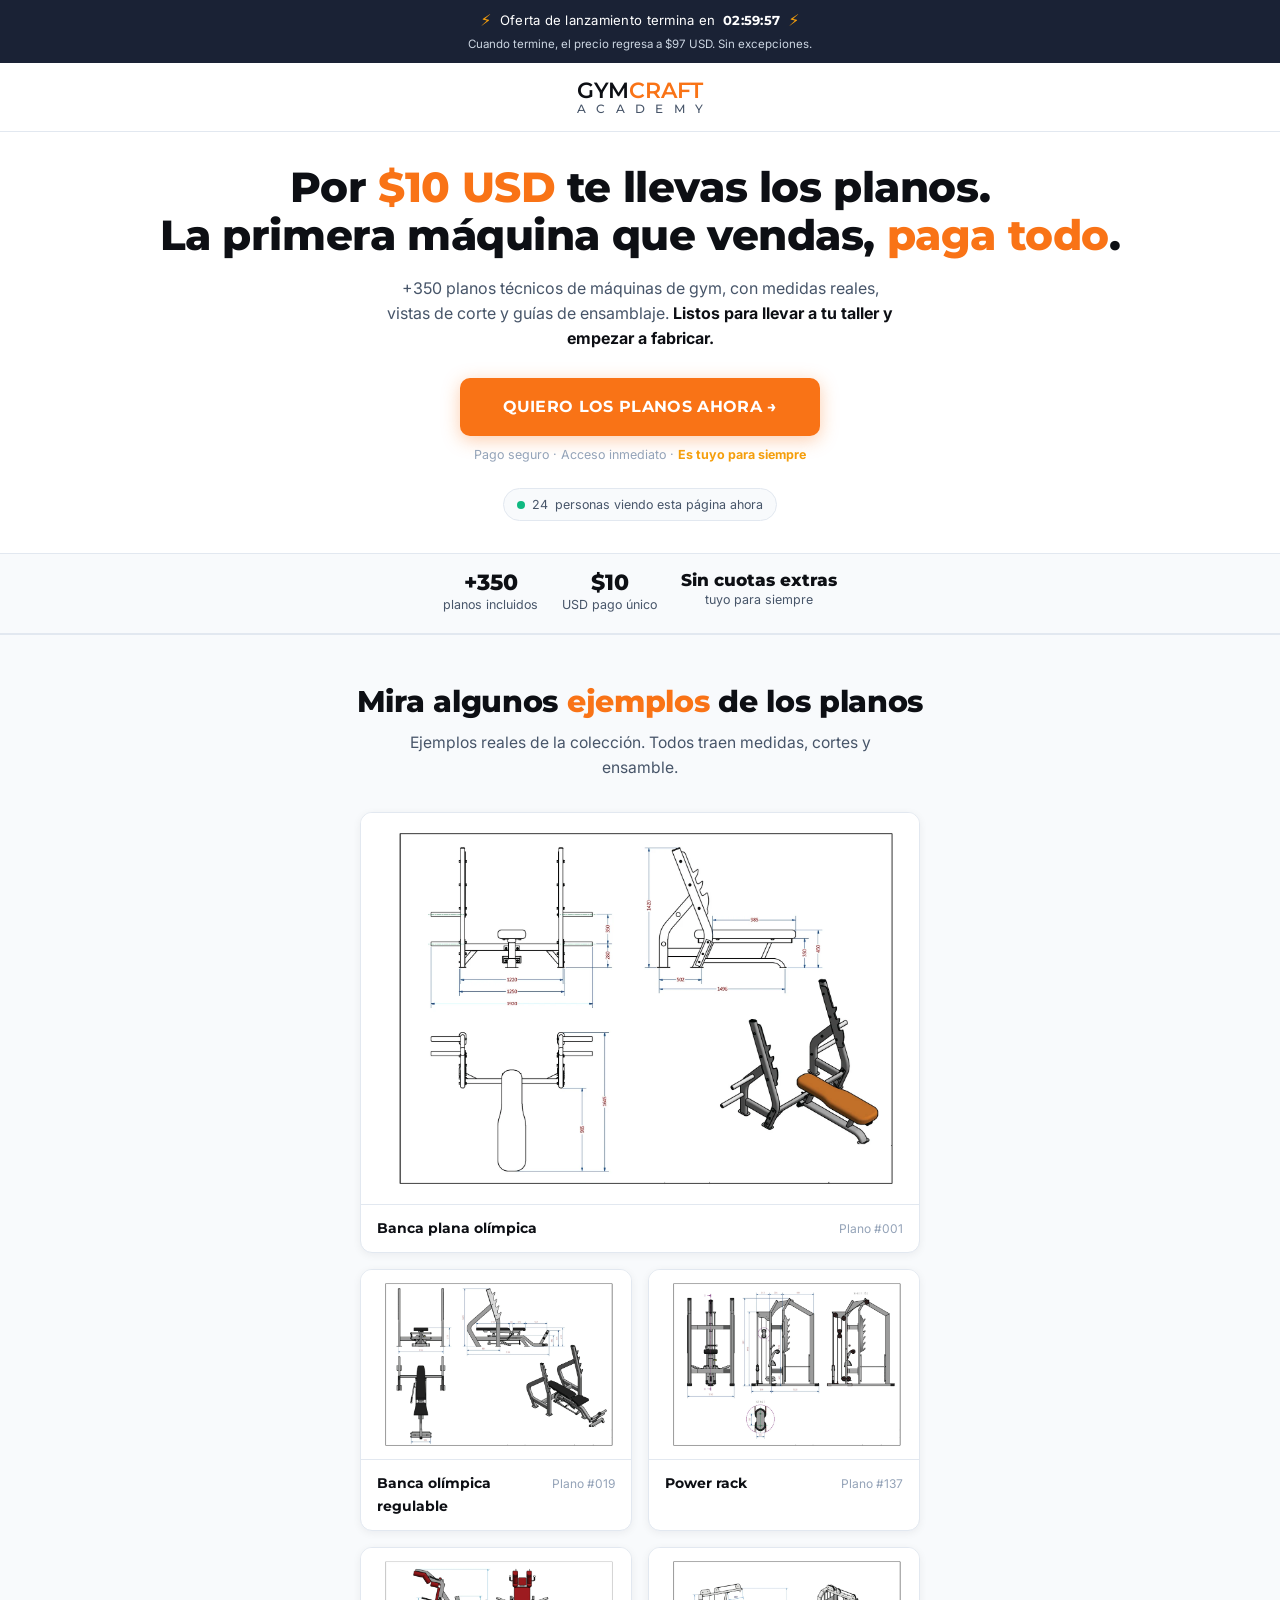
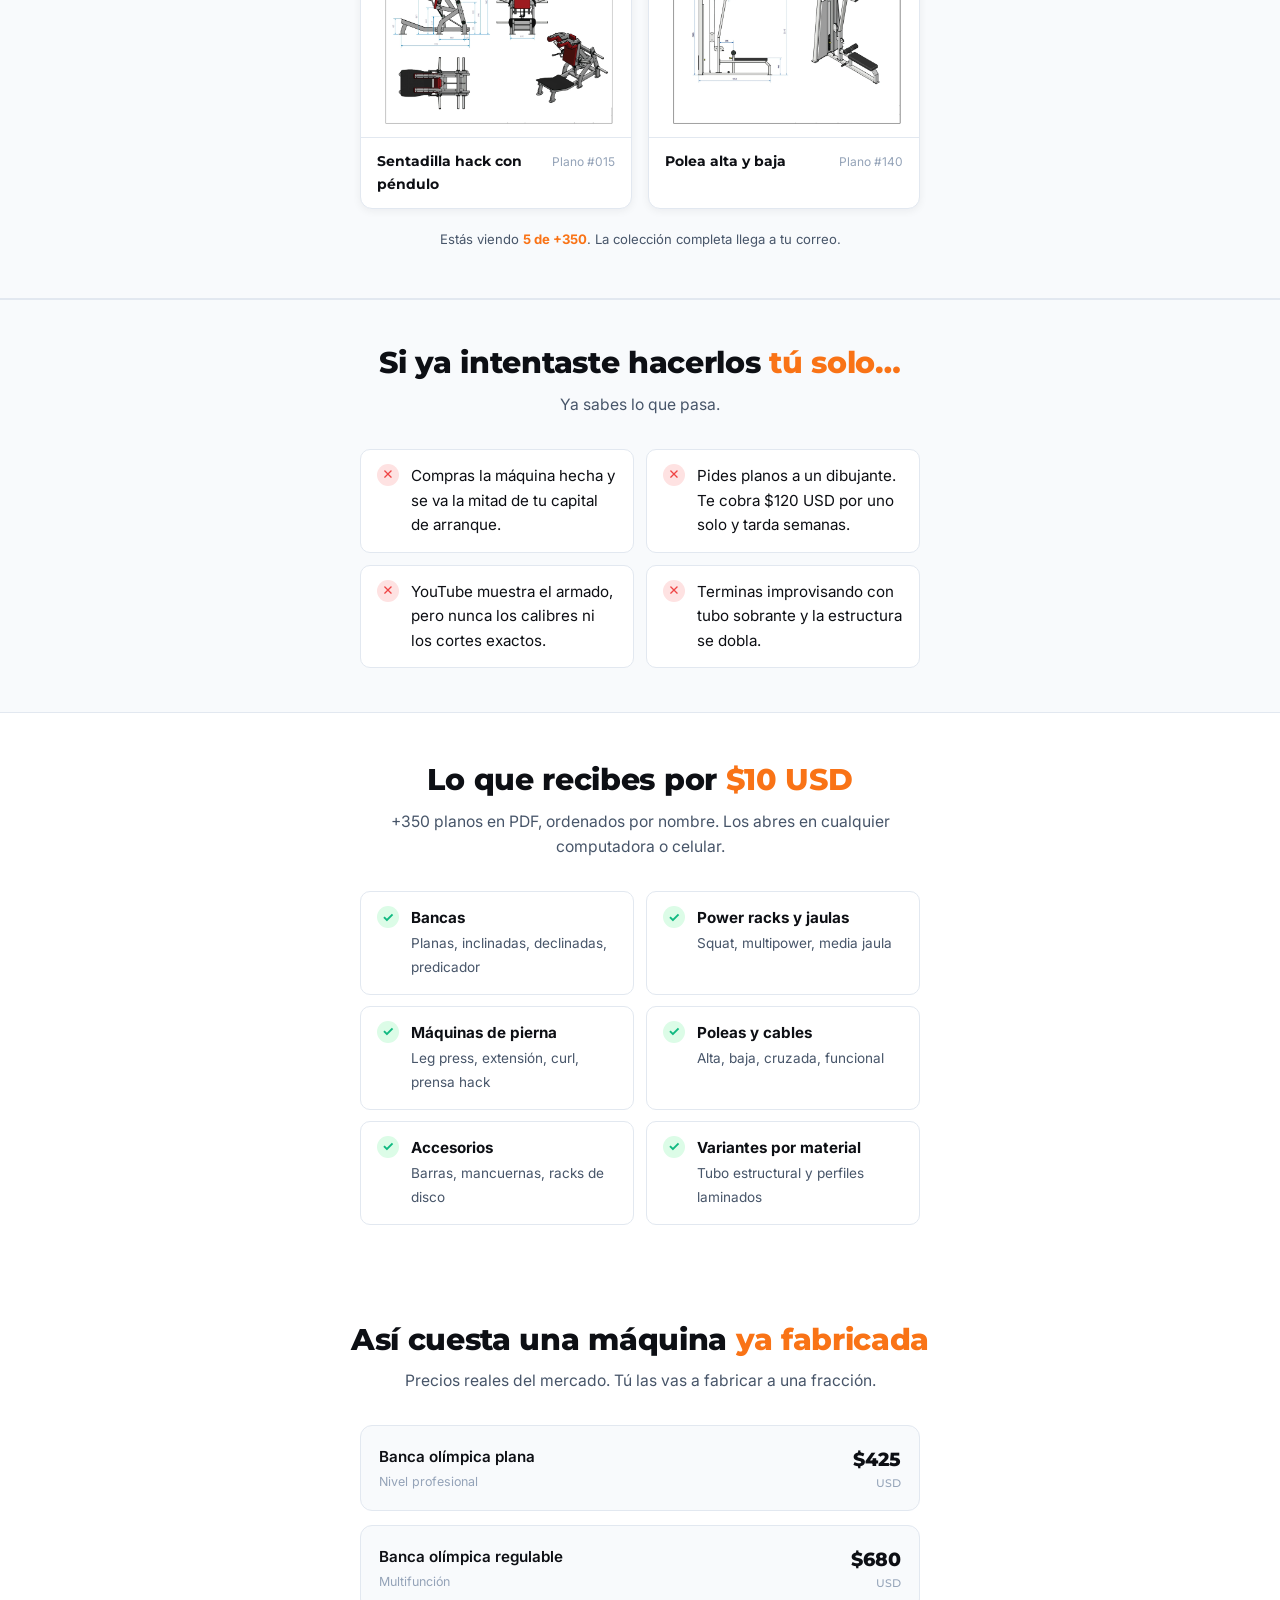
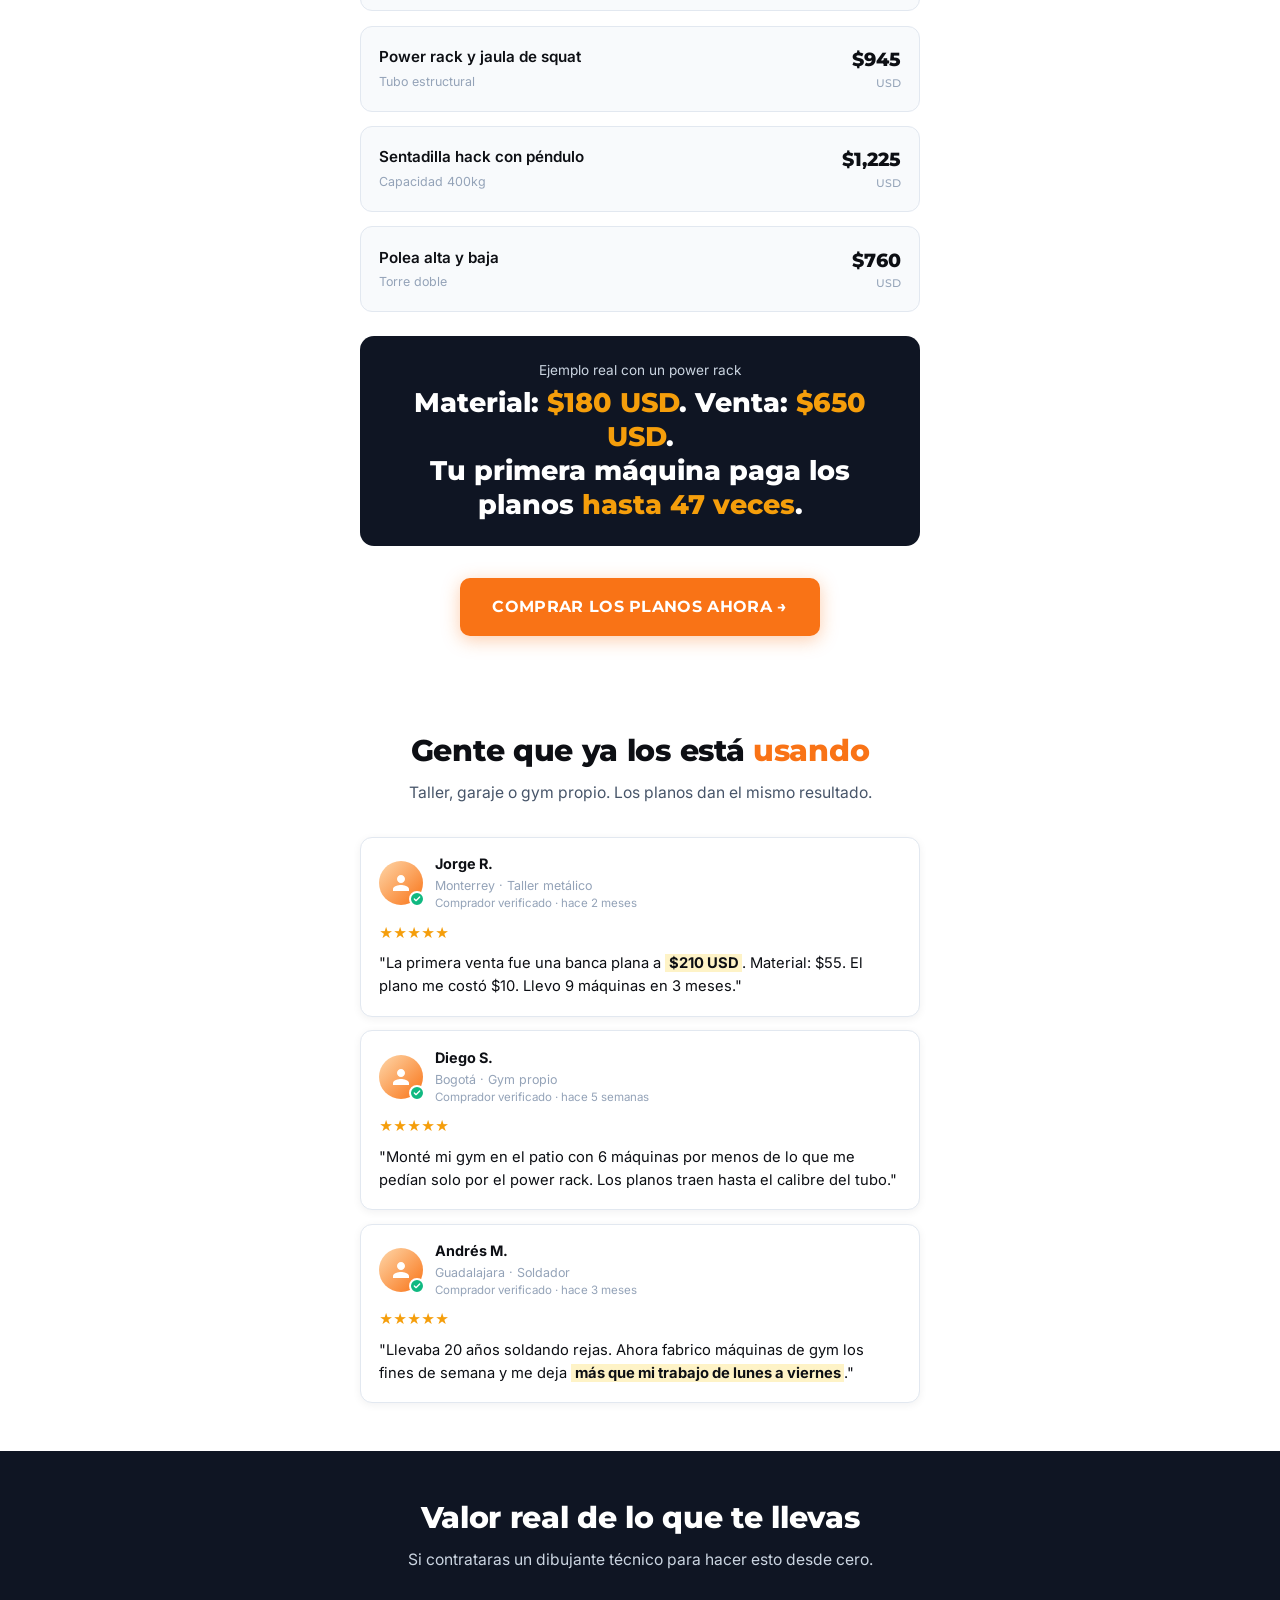
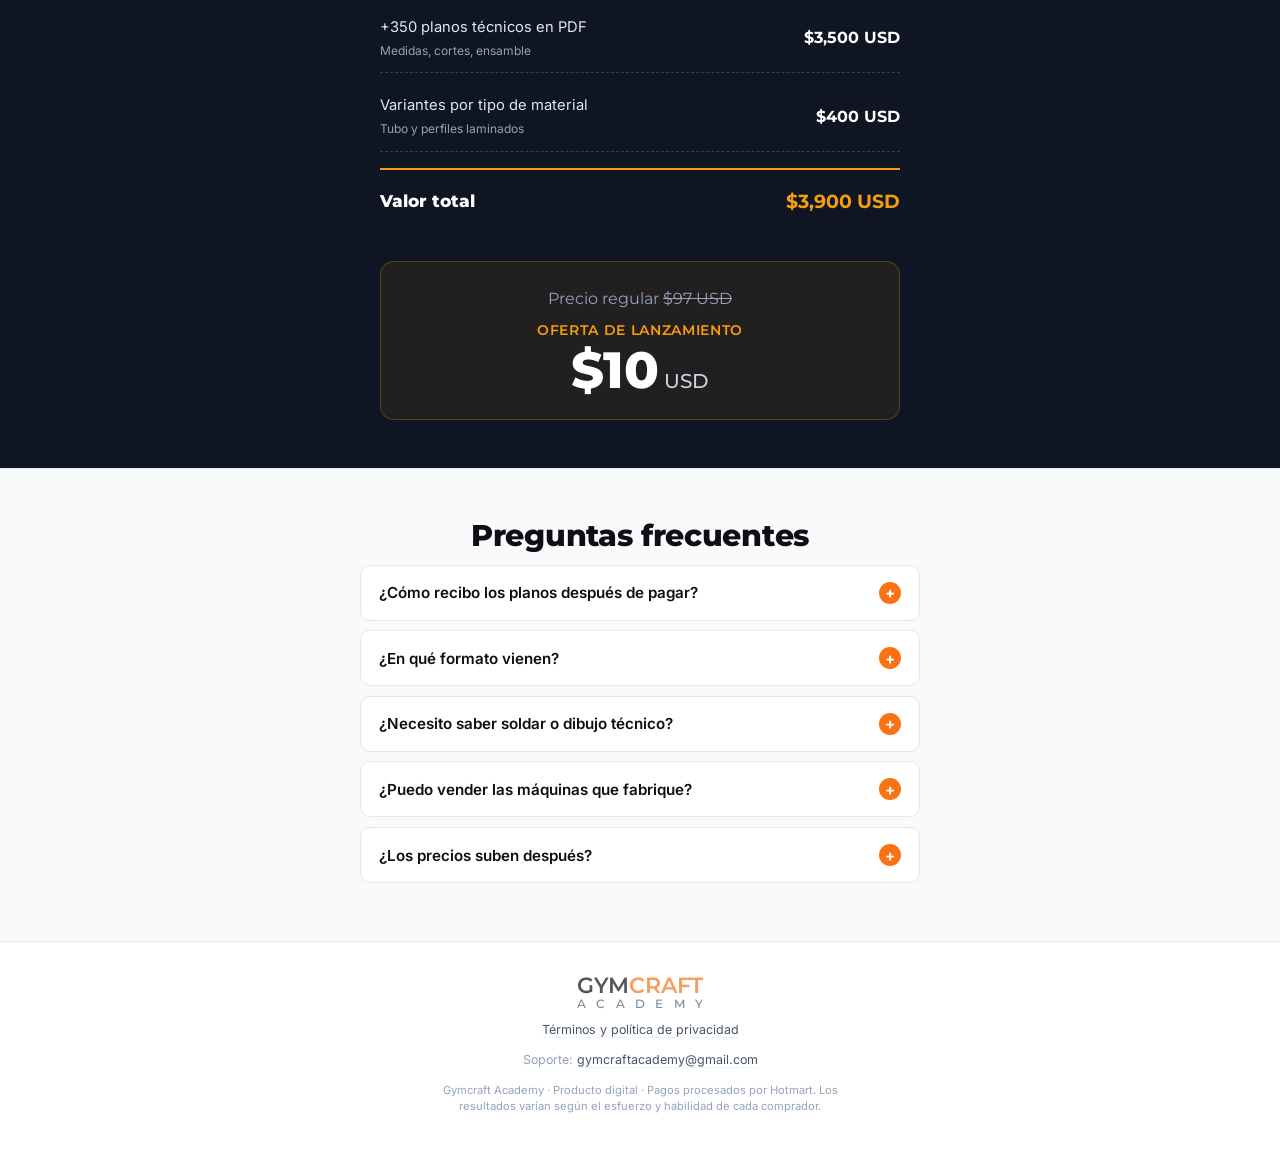
==== index.html @ 007c0aa2 "Integrar Google Analytics GA4 (G-TRT8PE77RM) en todas las paginas" ====
<!DOCTYPE html>
<html lang="es">
<head>
  <!-- Google tag (gtag.js) -->
  <script async src="https://www.googletagmanager.com/gtag/js?id=G-TRT8PE77RM"></script>
  <script>
    window.dataLayer = window.dataLayer || [];
    function gtag(){dataLayer.push(arguments);}
    gtag('js', new Date());
    gtag('config', 'G-TRT8PE77RM');
  </script>
  <meta charset="UTF-8" />
  <meta name="viewport" content="width=device-width, initial-scale=1.0" />
  <meta name="description" content="+350 planos técnicos de máquinas de gym por $10 USD. Medidas reales, vistas de corte, listos para fabricar y revender en LATAM." />
  <title>+350 Planos Técnicos de Gym por $10 USD. Gymcraft Academy</title>
  <link rel="icon" href="favicon.ico" sizes="any" />
  <link rel="icon" type="image/png" sizes="32x32" href="favicon-32.png" />
  <link rel="icon" type="image/png" sizes="192x192" href="favicon-192.png" />
  <link rel="apple-touch-icon" href="favicon-192.png" />
  <link rel="preconnect" href="https://fonts.googleapis.com" />
  <link rel="preconnect" href="https://fonts.gstatic.com" crossorigin />
  <link href="https://fonts.googleapis.com/css2?family=Inter:wght@400;500;600;700&family=Montserrat:wght@500;600;700;800&display=swap" rel="stylesheet" />
  <link rel="stylesheet" href="css/style.css" />
</head>
<body>

  <!-- ANUNCIO -->
  <div class="announcement">
    <div class="ann-line">
      <span class="bolt">⚡</span>
      Oferta de lanzamiento termina en <span id="timer-top" data-timer>03:00:00</span>
      <span class="bolt">⚡</span>
    </div>
    <div class="ann-sub">Cuando termine, el precio regresa a $97 USD. Sin excepciones.</div>
  </div>

  <!-- NAV -->
  <nav>
    <div class="logo">
      <span class="logo-top"><span class="gym">GYM</span><span class="craft">CRAFT</span></span>
      <span class="academy">A C A D E M Y</span>
    </div>
  </nav>

  <!-- HERO -->
  <section class="hero">
    <h1>Por <em>$10 USD</em> te llevas los planos.<br />La primera máquina que vendas, <em>paga todo</em>.</h1>

    <p class="lead">
      +350 planos técnicos de máquinas de gym, con medidas reales, vistas de corte y guías de ensamblaje.
      <strong>Listos para llevar a tu taller y empezar a fabricar.</strong>
    </p>

    <div class="cta-wrap">
      <a href="https://pay.hotmart.com/R105424818K" class="btn-primary">Quiero los planos ahora →</a>
      <p class="cta-sub">Pago seguro · Acceso inmediato · <strong>Es tuyo para siempre</strong></p>
      <span class="live-pill">
        <span class="dot"></span>
        <span id="live-viewers">24</span> personas viendo esta página ahora
      </span>
    </div>
  </section>

  <!-- PROOF STRIP -->
  <div class="proof-strip">
    <div class="proof-item"><strong>+350</strong>planos incluidos</div>
    <div class="proof-item"><strong>$10</strong>USD pago único</div>
    <div class="proof-item proof-item--wide"><strong>Sin cuotas extras</strong>tuyo para siempre</div>
  </div>

  <!-- SAMPLES -->
  <section class="samples" id="muestras">
    <h2 class="section-title">Mira algunos <em>ejemplos</em> de los planos</h2>
    <p class="section-sub">Ejemplos reales de la colección. Todos traen medidas, cortes y ensamble.</p>

    <div class="sample-grid">

      <div class="sample">
        <div class="sample-img-wrap">
          <picture>
            <source type="image/webp" srcset="img/samples/01-banca-plana-1.webp" />
            <img class="plan" src="img/samples/01-banca-plana-1.jpg" alt="Plano técnico de banca plana olímpica" loading="lazy" decoding="async" />
          </picture>
        </div>
        <div class="sample-label">
          <strong>Banca plana olímpica</strong>
          <span>Plano #001</span>
        </div>
      </div>

      <div class="sample">
        <div class="sample-img-wrap">
          <picture>
            <source type="image/webp" srcset="img/samples/02-banca-regulable-01.webp" />
            <img class="plan" src="img/samples/02-banca-regulable-01.jpg" alt="Plano técnico de banca olímpica regulable" loading="lazy" decoding="async" />
          </picture>
        </div>
        <div class="sample-label">
          <strong>Banca olímpica regulable</strong>
          <span>Plano #019</span>
        </div>
      </div>

      <div class="sample">
        <div class="sample-img-wrap">
          <picture>
            <source type="image/webp" srcset="img/samples/03-power-rack-01.webp" />
            <img class="plan" src="img/samples/03-power-rack-01.jpg" alt="Plano técnico de power rack" loading="lazy" decoding="async" />
          </picture>
        </div>
        <div class="sample-label">
          <strong>Power rack</strong>
          <span>Plano #137</span>
        </div>
      </div>

      <div class="sample">
        <div class="sample-img-wrap">
          <picture>
            <source type="image/webp" srcset="img/samples/04-sentadilla-hack-01.webp" />
            <img class="plan" src="img/samples/04-sentadilla-hack-01.jpg" alt="Plano técnico de sentadilla hack con péndulo" loading="lazy" decoding="async" />
          </picture>
        </div>
        <div class="sample-label">
          <strong>Sentadilla hack con péndulo</strong>
          <span>Plano #015</span>
        </div>
      </div>

      <div class="sample">
        <div class="sample-img-wrap">
          <picture>
            <source type="image/webp" srcset="img/samples/05-polea-01.webp" />
            <img class="plan" src="img/samples/05-polea-01.jpg" alt="Plano técnico de polea alta y baja" loading="lazy" decoding="async" />
          </picture>
        </div>
        <div class="sample-label">
          <strong>Polea alta y baja</strong>
          <span>Plano #140</span>
        </div>
      </div>

    </div>

    <p class="sample-count">Estás viendo <strong>5 de +350</strong>. La colección completa llega a tu correo.</p>
  </section>

  <!-- PAIN -->
  <section class="pain">
    <h2 class="section-title">Si ya intentaste hacerlos<br class="br-mobile" /> <em>tú solo</em><span class="dots-accent">…</span></h2>
    <p class="section-sub">Ya sabes lo que pasa.</p>
    <div class="pain-list">
      <div class="pain-item">
        <span class="x">✕</span>
        <div>Compras la máquina hecha y se va la mitad de tu capital de arranque.</div>
      </div>
      <div class="pain-item">
        <span class="x">✕</span>
        <div>Pides planos a un dibujante. Te cobra $120 USD por uno solo y tarda semanas.</div>
      </div>
      <div class="pain-item">
        <span class="x">✕</span>
        <div>YouTube muestra el armado, pero nunca los calibres ni los cortes exactos.</div>
      </div>
      <div class="pain-item">
        <span class="x">✕</span>
        <div>Terminas improvisando con tubo sobrante y la estructura se dobla.</div>
      </div>
    </div>
  </section>

  <!-- INCLUDES -->
  <section class="includes">
    <h2 class="section-title">Lo que recibes por <em>$10 USD</em></h2>
    <p class="section-sub">
      +350 planos en PDF, ordenados por nombre. Los abres en cualquier computadora o celular.
    </p>

    <div class="cat-grid">
      <div class="cat-item">
        <span class="chk">✓</span>
        <div><strong>Bancas</strong><span>Planas, inclinadas, declinadas, predicador</span></div>
      </div>
      <div class="cat-item">
        <span class="chk">✓</span>
        <div><strong>Power racks y jaulas</strong><span>Squat, multipower, media jaula</span></div>
      </div>
      <div class="cat-item">
        <span class="chk">✓</span>
        <div><strong>Máquinas de pierna</strong><span>Leg press, extensión, curl, prensa hack</span></div>
      </div>
      <div class="cat-item">
        <span class="chk">✓</span>
        <div><strong>Poleas y cables</strong><span>Alta, baja, cruzada, funcional</span></div>
      </div>
      <div class="cat-item">
        <span class="chk">✓</span>
        <div><strong>Accesorios</strong><span>Barras, mancuernas, racks de disco</span></div>
      </div>
      <div class="cat-item">
        <span class="chk">✓</span>
        <div><strong>Variantes por material</strong><span>Tubo estructural y perfiles laminados</span></div>
      </div>
    </div>
  </section>

  <!-- PRICE ANCHOR -->
  <section class="anchor">
    <h2 class="section-title">Así cuesta una máquina <em>ya fabricada</em></h2>
    <p class="section-sub">
      Precios reales del mercado. Tú las vas a fabricar a una fracción.
    </p>

    <div class="anchor-grid">
      <div class="anchor-card">
        <div class="machine">Banca olímpica plana<small>Nivel profesional</small></div>
        <div class="price">$425<small>USD</small></div>
      </div>
      <div class="anchor-card">
        <div class="machine">Banca olímpica regulable<small>Multifunción</small></div>
        <div class="price">$680<small>USD</small></div>
      </div>
      <div class="anchor-card">
        <div class="machine">Power rack y jaula de squat<small>Tubo estructural</small></div>
        <div class="price">$945<small>USD</small></div>
      </div>
      <div class="anchor-card">
        <div class="machine">Sentadilla hack con péndulo<small>Capacidad 400kg</small></div>
        <div class="price">$1,225<small>USD</small></div>
      </div>
      <div class="anchor-card">
        <div class="machine">Polea alta y baja<small>Torre doble</small></div>
        <div class="price">$760<small>USD</small></div>
      </div>
    </div>

    <div class="anchor-punch">
      <div class="line1">Ejemplo real con un power rack</div>
      <div class="line2">Material: <em>$180 USD</em>.<br class="br-mobile" /> Venta: <em>$650 USD</em>.<br />Tu primera máquina paga los planos <em>hasta 47 veces</em>.</div>
    </div>

    <div class="cta-wrap cta-desktop-only" style="margin-top:2rem;">
      <a href="https://pay.hotmart.com/R105424818K" class="btn-primary">Comprar los planos ahora →</a>
    </div>
  </section>

  <!-- CASES -->
  <section class="cases">
    <h2 class="section-title">Gente que ya los está <em>usando</em></h2>
    <p class="section-sub">Taller, garaje o gym propio. Los planos dan el mismo resultado.</p>

    <div class="case-grid">

      <div class="case">
        <div class="case-head">
          <div class="case-avatar">
            <svg viewBox="0 0 24 24" fill="currentColor"><path d="M12 12c2.21 0 4-1.79 4-4s-1.79-4-4-4-4 1.79-4 4 1.79 4 4 4zm0 2c-2.67 0-8 1.34-8 4v2h16v-2c0-2.66-5.33-4-8-4z"/></svg>
            <span class="verified">
              <svg viewBox="0 0 24 24" fill="none" stroke="currentColor" stroke-width="4" stroke-linecap="round" stroke-linejoin="round"><polyline points="20 6 9 17 4 12"/></svg>
            </span>
          </div>
          <div class="case-meta">
            <strong>Jorge R.</strong>
            <span>Monterrey · Taller metálico</span>
            <span class="date">Comprador verificado · hace 2 meses</span>
          </div>
        </div>
        <div class="case-stars">★★★★★</div>
        <div class="case-body">
          "La primera venta fue una banca plana a <strong>$210 USD</strong>. Material: $55. El plano me costó $10. Llevo 9 máquinas en 3 meses."
        </div>
      </div>

      <div class="case">
        <div class="case-head">
          <div class="case-avatar">
            <svg viewBox="0 0 24 24" fill="currentColor"><path d="M12 12c2.21 0 4-1.79 4-4s-1.79-4-4-4-4 1.79-4 4 1.79 4 4 4zm0 2c-2.67 0-8 1.34-8 4v2h16v-2c0-2.66-5.33-4-8-4z"/></svg>
            <span class="verified">
              <svg viewBox="0 0 24 24" fill="none" stroke="currentColor" stroke-width="4" stroke-linecap="round" stroke-linejoin="round"><polyline points="20 6 9 17 4 12"/></svg>
            </span>
          </div>
          <div class="case-meta">
            <strong>Diego S.</strong>
            <span>Bogotá · Gym propio</span>
            <span class="date">Comprador verificado · hace 5 semanas</span>
          </div>
        </div>
        <div class="case-stars">★★★★★</div>
        <div class="case-body">
          "Monté mi gym en el patio con 6 máquinas por menos de lo que me pedían solo por el power rack. Los planos traen hasta el calibre del tubo."
        </div>
      </div>

      <div class="case">
        <div class="case-head">
          <div class="case-avatar">
            <svg viewBox="0 0 24 24" fill="currentColor"><path d="M12 12c2.21 0 4-1.79 4-4s-1.79-4-4-4-4 1.79-4 4 1.79 4 4 4zm0 2c-2.67 0-8 1.34-8 4v2h16v-2c0-2.66-5.33-4-8-4z"/></svg>
            <span class="verified">
              <svg viewBox="0 0 24 24" fill="none" stroke="currentColor" stroke-width="4" stroke-linecap="round" stroke-linejoin="round"><polyline points="20 6 9 17 4 12"/></svg>
            </span>
          </div>
          <div class="case-meta">
            <strong>Andrés M.</strong>
            <span>Guadalajara · Soldador</span>
            <span class="date">Comprador verificado · hace 3 meses</span>
          </div>
        </div>
        <div class="case-stars">★★★★★</div>
        <div class="case-body">
          "Llevaba 20 años soldando rejas. Ahora fabrico máquinas de gym los fines de semana y me deja <strong>más que mi trabajo de lunes a viernes</strong>."
        </div>
      </div>

    </div>
  </section>

  <!-- STACK -->
  <section class="stack">
    <h2 class="section-title">Valor real de lo que te llevas</h2>
    <p class="section-sub">Si contrataras un dibujante técnico para hacer esto desde cero.</p>

    <div class="stack-list">
      <div class="stack-row">
        <div class="label">+350 planos técnicos en PDF<small>Medidas, cortes, ensamble</small></div>
        <div class="val">$3,500 USD</div>
      </div>
      <div class="stack-row">
        <div class="label">Variantes por tipo de material<small>Tubo y perfiles laminados</small></div>
        <div class="val">$400 USD</div>
      </div>
      <div class="stack-row stack-sum">
        <div class="label"><strong>Valor total</strong></div>
        <div class="val">$3,900 USD</div>
      </div>
    </div>

    <div class="stack-total">
      <div class="was">Precio regular <s>$97 USD</s></div>
      <div class="pay">Oferta de lanzamiento</div>
      <div class="now">$10<small> USD</small></div>
    </div>
  </section>

  <!-- FAQ -->
  <section class="faq">
    <h2 class="section-title">Preguntas frecuentes</h2>

    <div class="faq-list">

      <div class="faq-item">
        <button class="faq-q" type="button">
          <span>¿Cómo recibo los planos después de pagar?</span>
          <span class="plus">+</span>
        </button>
        <div class="faq-a"><div class="faq-a-inner">
          Hotmart te manda un correo con el link de descarga en menos de un minuto. Abres, descargas el ZIP, listo. Los +350 planos quedan en tu computadora.
        </div></div>
      </div>

      <div class="faq-item">
        <button class="faq-q" type="button">
          <span>¿En qué formato vienen?</span>
          <span class="plus">+</span>
        </button>
        <div class="faq-a"><div class="faq-a-inner">
          PDF. Se abre en cualquier teléfono o computadora, sin programas raros. Cada plano trae vistas frontales, laterales, medidas, cortes y ensamblaje.
        </div></div>
      </div>

      <div class="faq-item">
        <button class="faq-q" type="button">
          <span>¿Necesito saber soldar o dibujo técnico?</span>
          <span class="plus">+</span>
        </button>
        <div class="faq-a"><div class="faq-a-inner">
          Si sabes leer un plano básico, o trabajas con alguien que sí, el material te sirve. Si eres soldador, lo agradeces más: vas directo al corte.
        </div></div>
      </div>

      <div class="faq-item">
        <button class="faq-q" type="button">
          <span>¿Puedo vender las máquinas que fabrique?</span>
          <span class="plus">+</span>
        </button>
        <div class="faq-a"><div class="faq-a-inner">
          Sí. Las máquinas que fabriques con los planos son tuyas para uso personal o comercial. Lo único que no está permitido es revender los PDFs originales.
        </div></div>
      </div>

      <div class="faq-item">
        <button class="faq-q" type="button">
          <span>¿Los precios suben después?</span>
          <span class="plus">+</span>
        </button>
        <div class="faq-a"><div class="faq-a-inner">
          Sí. $10 USD es el precio de lanzamiento. Cuando termine el contador, regresa a $97 USD y se queda ahí.
        </div></div>
      </div>

    </div>
  </section>

  <!-- FOOTER -->
  <footer>
    <div class="foot-logo">
      <div class="logo">
        <span class="logo-top"><span class="gym">GYM</span><span class="craft">CRAFT</span></span>
        <span class="academy">A C A D E M Y</span>
      </div>
    </div>
    <div>
      <a href="legal.html">Términos y política de privacidad</a>
    </div>
    <div style="margin-top:0.6rem;">
      Soporte: <a href="mailto:gymcraftacademy@gmail.com">gymcraftacademy@gmail.com</a>
    </div>
    <p class="disclaimer">
      Gymcraft Academy · Producto digital · Pagos procesados por Hotmart.
      Los resultados varían según el esfuerzo y habilidad de cada comprador.
    </p>
  </footer>

  <!-- STICKY CTA MOBILE -->
  <div class="sticky-cta" id="sticky-cta">
    <div class="s-meta">
      <span class="s-price">$10 USD · +350 planos</span>
      <span class="s-timer" data-timer>03:00:00</span>
    </div>
    <a href="https://pay.hotmart.com/R105424818K" class="btn-primary">Quiero los planos →</a>
  </div>

  <script src="js/timer.js"></script>
  <script src="js/main.js"></script>
</body>
</html>
---- css/style.css ----
*, *::before, *::after { box-sizing: border-box; margin: 0; padding: 0; }

:root {
  --bg:         #ffffff;
  --bg-alt:     #f8fafc;
  --bg-dark:    #0f1523;
  --dark:       #1a2235;
  --text:       #0d0f14;
  --text-soft:  #475569;
  --text-mute:  #94a3b8;
  --border:     #e2e8f0;
  --orange:     #f97316;
  --orange-dk:  #ea580c;
  --amber:      #f59e0b;
  --green:      #10b981;
  --red:        #ef4444;
  --white:      #ffffff;
  --shadow-sm:  0 2px 8px rgba(15, 21, 35, 0.06);
  --shadow-md:  0 4px 18px rgba(15, 21, 35, 0.08);
  --shadow-cta: 0 4px 18px rgba(249, 115, 22, 0.35);
}

html { scroll-behavior: smooth; }

body {
  font-family: 'Inter', system-ui, -apple-system, sans-serif;
  background: var(--bg);
  color: var(--text);
  line-height: 1.6;
  -webkit-font-smoothing: antialiased;
}

img { max-width: 100%; display: block; }

.container {
  max-width: 720px;
  margin: 0 auto;
  padding: 0 1.25rem;
}

/* ═══ ANUNCIO ═══ */
.announcement {
  background: var(--dark);
  color: var(--white);
  text-align: center;
  padding: 0.6rem 1rem;
  font-size: 0.82rem;
  letter-spacing: 0.02em;
  position: sticky;
  top: 0;
  z-index: 50;
}
.announcement strong { color: var(--amber); font-weight: 700; }
.announcement #timer-top { font-family: 'Montserrat', sans-serif; font-weight: 700; }
.announcement .bolt { color: var(--amber); font-size: 1rem; line-height: 1; }
.announcement .ann-line {
  display: flex;
  align-items: center;
  justify-content: center;
  gap: 0.5rem;
}
.announcement .ann-sub {
  margin-top: 0.25rem;
  font-size: 0.72rem;
  color: #cbd5e1;
  letter-spacing: 0;
}

/* ═══ NAV ═══ */
nav {
  display: flex;
  align-items: center;
  justify-content: center;
  padding: 1rem 1.25rem;
  border-bottom: 1px solid var(--border);
  background: var(--white);
}
.logo {
  font-family: 'Montserrat', sans-serif;
  display: inline-grid;
  grid-template-columns: max-content;
  line-height: 1;
}
.logo-top { font-size: 1.4rem; letter-spacing: -0.01em; white-space: nowrap; }
.logo .gym   { font-weight: 600; color: var(--text); }
.logo .craft { font-weight: 600; color: var(--orange); }
.logo .academy {
  font-weight: 500;
  font-size: 0.72rem;
  color: var(--text-soft);
  text-transform: uppercase;
  text-align: justify;
  text-align-last: justify;
  margin-top: 0.18rem;
  letter-spacing: 0;
}

/* ═══ HERO ═══ */
.hero {
  padding: 2rem 1.1rem 2rem;
  text-align: center;
}
.badge {
  display: inline-block;
  background: #fff7ed;
  color: var(--orange);
  border: 1px solid #fed7aa;
  border-radius: 999px;
  font-size: 0.72rem;
  font-weight: 700;
  padding: 0.3rem 0.85rem;
  letter-spacing: 0.05em;
  text-transform: uppercase;
  margin-bottom: 1.15rem;
}
.hero h1 {
  font-family: 'Montserrat', sans-serif;
  font-weight: 800;
  font-size: clamp(1.45rem, 5.2vw, 2.6rem);
  line-height: 1.15;
  letter-spacing: -0.01em;
  margin-bottom: 1rem;
}
.hero h1 em { font-style: normal; color: var(--orange); }
.hero h1 .strike { text-decoration: line-through; color: var(--text-mute); font-weight: 600; }
.hero .lead {
  font-size: clamp(0.82rem, 3vw, 1rem);
  color: var(--text-soft);
  line-height: 1.55;
  max-width: 520px;
  margin: 0 auto 1.75rem;
}
.hero .lead strong { color: var(--text); }

.cta-wrap {
  display: flex;
  flex-direction: column;
  align-items: center;
  gap: 0.55rem;
}
.btn-primary {
  display: inline-flex;
  align-items: center;
  justify-content: center;
  gap: 0.5rem;
  background: var(--orange);
  color: var(--white);
  font-family: 'Montserrat', sans-serif;
  font-weight: 700;
  font-size: 1rem;
  padding: 1rem 2rem;
  border-radius: 10px;
  text-decoration: none;
  letter-spacing: 0.02em;
  box-shadow: var(--shadow-cta);
  transition: transform 0.15s, box-shadow 0.15s, background 0.15s;
  border: none;
  cursor: pointer;
  width: 100%;
  max-width: 360px;
  text-transform: uppercase;
}
.btn-primary:hover { transform: translateY(-2px); background: var(--orange-dk); box-shadow: 0 6px 24px rgba(249,115,22,0.45); }
.btn-primary.big { padding: 1.15rem 2rem; font-size: 1.05rem; }

.cta-sub { font-size: 0.78rem; color: var(--text-mute); }
.cta-sub strong { color: var(--amber); font-weight: 700; }

.trust-row {
  display: flex;
  justify-content: center;
  align-items: center;
  gap: 1rem;
  flex-wrap: wrap;
  font-size: 0.76rem;
  color: var(--text-soft);
  margin-top: 1rem;
}
.trust-row span { display: inline-flex; align-items: center; gap: 0.35rem; }
.trust-row svg { width: 14px; height: 14px; color: var(--green); }

/* Live viewers pill (debajo del CTA hero) */
.live-pill {
  margin-top: 0.9rem;
  display: inline-flex;
  align-items: center;
  gap: 0.45rem;
  font-size: 0.78rem;
  color: var(--text-soft);
  background: var(--bg-alt);
  border: 1px solid var(--border);
  border-radius: 999px;
  padding: 0.35rem 0.8rem;
}
.live-pill .dot {
  width: 8px;
  height: 8px;
  border-radius: 50%;
  background: var(--green);
  box-shadow: 0 0 0 0 rgba(16,185,129,0.7);
  animation: livepulse 1.8s infinite;
}
@keyframes livepulse {
  0%   { box-shadow: 0 0 0 0 rgba(16,185,129,0.6); }
  70%  { box-shadow: 0 0 0 8px rgba(16,185,129,0); }
  100% { box-shadow: 0 0 0 0 rgba(16,185,129,0); }
}

/* ═══ PROOF STRIP ═══ */
.proof-strip {
  background: var(--bg-alt);
  border-top: 1px solid var(--border);
  border-bottom: 1px solid var(--border);
  padding: 1.1rem 1.25rem;
  display: flex;
  justify-content: center;
  gap: 1.5rem;
  flex-wrap: wrap;
}
.proof-item { text-align: center; font-size: 0.78rem; color: var(--text-soft); }
.proof-item strong {
  display: block;
  font-family: 'Montserrat', sans-serif;
  font-size: 1.35rem;
  font-weight: 800;
  color: var(--text);
  margin-bottom: 0.1rem;
  line-height: 1;
}
.proof-item--wide strong {
  font-size: 1.05rem;
  white-space: nowrap;
}

/* ═══ PRICE ANCHOR (una sola venta) ═══ */
.anchor {
  padding: 2rem 1.25rem 1rem;
  background: var(--white);
}
@media (min-width: 900px) {
  .anchor { padding: 3rem 1.25rem; }
}
.section-title {
  font-family: 'Montserrat', sans-serif;
  font-weight: 800;
  font-size: clamp(1.3rem, 4.2vw, 1.9rem);
  line-height: 1.25;
  text-align: center;
  margin-bottom: 0.6rem;
  letter-spacing: -0.01em;
}
.section-title em { font-style: normal; color: var(--orange); }
.section-title .dots-accent { color: var(--orange); }
@media (min-width: 720px) {
  .br-mobile { display: none; }
}
.cta-desktop-only { display: none; }
@media (min-width: 900px) {
  .cta-desktop-only { display: flex; }
}
.section-sub {
  text-align: center;
  color: var(--text-soft);
  font-size: 0.98rem;
  max-width: 520px;
  margin: 0 auto 2rem;
}

.anchor-grid {
  display: grid;
  grid-template-columns: 1fr;
  gap: 0.9rem;
  max-width: 560px;
  margin: 0 auto;
}
.anchor-card {
  background: var(--bg-alt);
  border: 1px solid var(--border);
  border-radius: 12px;
  padding: 1.1rem 1.15rem;
  display: flex;
  align-items: center;
  justify-content: space-between;
  gap: 1rem;
}
.anchor-card .machine { font-weight: 600; color: var(--text); font-size: 0.95rem; }
.anchor-card .machine small { display: block; color: var(--text-mute); font-weight: 400; font-size: 0.78rem; margin-top: 0.15rem; }
.anchor-card .price {
  font-family: 'Montserrat', sans-serif;
  font-weight: 800;
  font-size: 1.2rem;
  color: var(--text);
  white-space: nowrap;
}
.anchor-card .price small { display: block; font-size: 0.7rem; font-weight: 500; color: var(--text-mute); text-align: right; }

.anchor-punch {
  margin-top: 1.5rem;
  background: var(--bg-dark);
  color: var(--white);
  border-radius: 14px;
  padding: 1.5rem 1.25rem;
  text-align: center;
  max-width: 560px;
  margin-left: auto;
  margin-right: auto;
}
.anchor-punch .line1 { font-size: 0.85rem; color: #cbd5e1; margin-bottom: 0.3rem; }
.anchor-punch .line2 {
  font-family: 'Montserrat', sans-serif;
  font-weight: 800;
  font-size: clamp(1.3rem, 4.5vw, 1.7rem);
  line-height: 1.25;
}
.anchor-punch .line2 em { font-style: normal; color: var(--amber); }

/* ═══ PAIN BLOCK ═══ */
.pain {
  padding: 2.75rem 1.25rem;
  background: var(--bg-alt);
  border-top: 1px solid var(--border);
  border-bottom: 1px solid var(--border);
}
.pain-list {
  max-width: 560px;
  margin: 0 auto;
  display: grid;
  gap: 0.75rem;
}
.pain-item {
  background: var(--white);
  border: 1px solid var(--border);
  border-radius: 10px;
  padding: 0.9rem 1rem;
  display: flex;
  gap: 0.75rem;
  align-items: flex-start;
  font-size: 0.95rem;
  color: var(--text);
}
.pain-item .x {
  flex-shrink: 0;
  width: 22px;
  height: 22px;
  background: #fee2e2;
  color: var(--red);
  border-radius: 50%;
  display: inline-flex;
  align-items: center;
  justify-content: center;
  font-weight: 700;
  font-size: 0.85rem;
}

/* ═══ INCLUYE (categorías) ═══ */
.includes {
  padding: 3rem 1.25rem 1rem;
}
@media (min-width: 900px) {
  .includes { padding: 3rem 1.25rem; }
}
.cat-grid {
  display: grid;
  grid-template-columns: 1fr;
  gap: 0.7rem;
  max-width: 560px;
  margin: 0 auto;
}
.cat-item {
  background: var(--white);
  border: 1px solid var(--border);
  border-radius: 10px;
  padding: 0.9rem 1rem;
  display: flex;
  align-items: flex-start;
  gap: 0.75rem;
  font-size: 0.95rem;
}
.cat-item .chk {
  flex-shrink: 0;
  width: 22px;
  height: 22px;
  background: #dcfce7;
  color: var(--green);
  border-radius: 50%;
  display: inline-flex;
  align-items: center;
  justify-content: center;
  font-weight: 700;
  font-size: 0.85rem;
}
.cat-item strong { display: block; color: var(--text); }
.cat-item span { color: var(--text-soft); font-size: 0.85rem; }

/* ═══ MUESTRAS ═══ */
.samples {
  padding: 3rem 1.25rem;
  background: var(--bg-alt);
  border-top: 1px solid var(--border);
  border-bottom: 1px solid var(--border);
}
.sample-grid {
  display: grid;
  grid-template-columns: 1fr;
  gap: 1rem;
  max-width: 560px;
  margin: 0 auto;
}
.sample {
  position: relative;
  background: var(--white);
  border: 1px solid var(--border);
  border-radius: 12px;
  overflow: hidden;
  box-shadow: var(--shadow-sm);
}
.sample-img-wrap {
  position: relative;
  background: var(--white);
  padding-bottom: 70%;
  overflow: hidden;
}
.sample-img-wrap img.plan {
  position: absolute;
  inset: 0;
  width: 100%;
  height: 100%;
  object-fit: contain;
  padding: 0.5rem;
}
.sample-img-wrap .watermark {
  position: absolute;
  top: 50%;
  left: 50%;
  width: 55%;
  opacity: 0.12;
  transform: translate(-50%, -50%) rotate(-18deg);
  pointer-events: none;
  mix-blend-mode: multiply;
}
.sample-label {
  padding: 0.75rem 1rem;
  border-top: 1px solid var(--border);
  display: flex;
  align-items: baseline;
  justify-content: space-between;
  gap: 0.5rem;
}
.sample-label strong {
  font-family: 'Montserrat', sans-serif;
  font-size: 0.9rem;
  color: var(--text);
}
.sample-label span { font-size: 0.75rem; color: var(--text-mute); white-space: nowrap; flex-shrink: 0; }
.sample-count {
  text-align: center;
  margin-top: 1.25rem;
  font-size: clamp(0.68rem, 2.6vw, 0.82rem);
  color: var(--text-soft);
  white-space: nowrap;
}
.sample-count strong { color: var(--orange); font-weight: 700; }

/* ═══ CASOS DE ÉXITO ═══ */
.cases {
  padding: 2rem 1.25rem 3rem;
}
@media (min-width: 900px) {
  .cases { padding: 3rem 1.25rem; }
}
.case-grid {
  display: grid;
  grid-template-columns: 1fr;
  gap: 0.85rem;
  max-width: 560px;
  margin: 0 auto;
}
.case {
  background: var(--white);
  border: 1px solid var(--border);
  border-radius: 12px;
  padding: 1.1rem 1.15rem;
  box-shadow: var(--shadow-sm);
}
.case-head { display: flex; align-items: center; gap: 0.75rem; margin-bottom: 0.7rem; }
.case-avatar {
  width: 44px; height: 44px;
  border-radius: 50%;
  background: linear-gradient(135deg, #fed7aa, #f97316);
  color: var(--white);
  display: inline-flex;
  align-items: center;
  justify-content: center;
  flex-shrink: 0;
  position: relative;
}
.case-avatar svg { width: 24px; height: 24px; }
.case-avatar .verified {
  position: absolute;
  bottom: -2px;
  right: -2px;
  width: 16px;
  height: 16px;
  background: var(--green);
  border: 2px solid var(--white);
  border-radius: 50%;
  display: inline-flex;
  align-items: center;
  justify-content: center;
}
.case-avatar .verified svg { width: 8px; height: 8px; color: var(--white); }
.case-meta .date { color: var(--text-mute); font-size: 0.72rem; margin-top: 0.1rem; display: block; }
.case-meta { line-height: 1.3; }
.case-meta strong { display: block; color: var(--text); font-size: 0.9rem; }
.case-meta span { color: var(--text-mute); font-size: 0.78rem; }
.case-stars { color: var(--amber); font-size: 0.85rem; margin-bottom: 0.5rem; }
.case-body { font-size: 0.92rem; color: var(--text); line-height: 1.55; }
.case-body strong { background: #fef3c7; padding: 0 0.2rem; }

/* ═══ STACK ═══ */
.stack {
  padding: 3rem 1.25rem;
  background: var(--bg-dark);
  color: var(--white);
}
.stack .section-title { color: var(--white); }
.stack .section-sub { color: #cbd5e1; }
.stack-list {
  max-width: 520px;
  margin: 0 auto;
  display: grid;
  gap: 0.55rem;
}
.stack-row {
  display: flex;
  justify-content: space-between;
  align-items: center;
  padding: 0.75rem 0;
  border-bottom: 1px dashed #334155;
  gap: 1rem;
}
.stack-row:last-of-type { border-bottom: none; }
.stack-row .label { color: #e2e8f0; font-size: 0.92rem; }
.stack-row .label small { display: block; color: var(--text-mute); font-size: 0.75rem; margin-top: 0.1rem; }
.stack-row .val { font-family: 'Montserrat', sans-serif; font-weight: 700; color: var(--white); white-space: nowrap; }
.stack-row.stack-sum {
  border-bottom: none;
  border-top: 2px solid var(--amber);
  padding-top: 1rem;
  margin-top: 0.5rem;
}
.stack-row.stack-sum .label strong {
  font-family: 'Montserrat', sans-serif;
  font-weight: 800;
  font-size: 1.05rem;
  color: var(--white);
}
.stack-row.stack-sum .val {
  font-size: 1.2rem;
  color: var(--amber);
}
.stack-total {
  margin-top: 2rem;
  padding: 1.5rem 1rem;
  background: rgba(245, 158, 11, 0.08);
  border: 1px solid rgba(245, 158, 11, 0.25);
  border-radius: 14px;
  text-align: center;
  max-width: 520px;
  margin-left: auto;
  margin-right: auto;
}
.stack-total .was {
  font-family: 'Montserrat', sans-serif;
  font-size: 1rem;
  color: var(--text-mute);
  margin-bottom: 0.5rem;
}
.stack-total .was s { color: var(--text-mute); }
.stack-total .pay {
  font-family: 'Montserrat', sans-serif;
  font-size: 0.85rem;
  color: var(--amber);
  letter-spacing: 0.05em;
  text-transform: uppercase;
  font-weight: 600;
  margin-bottom: 0.15rem;
}
.stack-total .now {
  font-family: 'Montserrat', sans-serif;
  font-size: clamp(2.4rem, 8vw, 3.2rem);
  font-weight: 800;
  color: var(--white);
  line-height: 1;
}
.stack-total .now small { font-size: 0.4em; color: #cbd5e1; font-weight: 500; }

/* ═══ URGENCY ═══ */
.urgency {
  background: var(--dark);
  color: var(--white);
  text-align: center;
  padding: 1.5rem 1.25rem;
  border-top: 3px solid var(--amber);
}
.urgency .u-title {
  font-family: 'Montserrat', sans-serif;
  font-weight: 700;
  font-size: 0.95rem;
  margin-bottom: 0.5rem;
  text-transform: uppercase;
  letter-spacing: 0.06em;
  color: var(--amber);
}
.urgency .u-timer {
  font-family: 'Montserrat', sans-serif;
  font-size: clamp(2rem, 8vw, 2.6rem);
  font-weight: 800;
  color: var(--white);
  letter-spacing: 0.08em;
  margin-bottom: 0.5rem;
  font-variant-numeric: tabular-nums;
}
.urgency .u-sub { font-size: 0.85rem; color: #cbd5e1; }

/* ═══ FINAL CTA ═══ */
.final {
  padding: 3rem 1.25rem;
  text-align: center;
}
.final h2 {
  font-family: 'Montserrat', sans-serif;
  font-weight: 800;
  font-size: clamp(1.6rem, 5vw, 2.2rem);
  line-height: 1.15;
  margin-bottom: 1rem;
}
.final h2 em { font-style: normal; color: var(--orange); }
.final p {
  color: var(--text-soft);
  max-width: 500px;
  margin: 0 auto 1.75rem;
  font-size: 1rem;
}
.guarantee-box {
  max-width: 480px;
  margin: 1.75rem auto 0;
  background: #f0fdf4;
  border: 2px solid #86efac;
  border-radius: 12px;
  padding: 1rem 1.15rem;
  display: flex;
  align-items: center;
  gap: 0.9rem;
  text-align: left;
}
.guarantee-box .shield {
  flex-shrink: 0;
  width: 42px;
  height: 42px;
  background: var(--green);
  color: var(--white);
  border-radius: 50%;
  display: inline-flex;
  align-items: center;
  justify-content: center;
}
.guarantee-box .shield svg { width: 22px; height: 22px; }
.guarantee-box strong {
  display: block;
  font-family: 'Montserrat', sans-serif;
  font-size: 0.95rem;
  color: #166534;
  margin-bottom: 0.15rem;
}
.guarantee-box span { font-size: 0.84rem; color: #166534; line-height: 1.4; }

/* ═══ FAQ ═══ */
.faq {
  padding: 3rem 1.25rem;
  background: var(--bg-alt);
  border-top: 1px solid var(--border);
}
.faq-list { max-width: 560px; margin: 0 auto; }
.faq-item {
  background: var(--white);
  border: 1px solid var(--border);
  border-radius: 10px;
  margin-bottom: 0.6rem;
  overflow: hidden;
}
.faq-q {
  width: 100%;
  text-align: left;
  padding: 1rem 1.15rem;
  background: none;
  border: none;
  font-family: inherit;
  font-size: 0.95rem;
  font-weight: 600;
  color: var(--text);
  cursor: pointer;
  display: flex;
  justify-content: space-between;
  align-items: center;
  gap: 0.75rem;
}
.faq-q .plus {
  flex-shrink: 0;
  width: 22px;
  height: 22px;
  border-radius: 50%;
  background: var(--orange);
  color: var(--white);
  display: inline-flex;
  align-items: center;
  justify-content: center;
  font-weight: 700;
  transition: transform 0.2s;
}
.faq-item.open .faq-q .plus { transform: rotate(45deg); }
.faq-a {
  max-height: 0;
  overflow: hidden;
  transition: max-height 0.25s ease;
}
.faq-item.open .faq-a { max-height: 300px; }
.faq-a-inner {
  padding: 0 1.15rem 1rem;
  color: var(--text-soft);
  font-size: 0.92rem;
  line-height: 1.6;
}

/* ═══ FOOTER ═══ */
footer {
  padding: 2rem 1.25rem 2.5rem;
  text-align: center;
  color: var(--text-mute);
  font-size: 0.78rem;
  border-top: 1px solid var(--border);
}
footer .foot-logo {
  margin-bottom: 0.6rem;
  opacity: 0.7;
}
footer a { color: var(--text-soft); text-decoration: none; border-bottom: 1px dotted var(--border); }
footer a:hover { color: var(--orange); }
footer .disclaimer { margin-top: 0.75rem; font-size: 0.7rem; color: var(--text-mute); max-width: 420px; margin-left: auto; margin-right: auto; line-height: 1.5; }

/* ═══ STICKY MOBILE CTA ═══ */
.sticky-cta {
  position: fixed;
  bottom: 0;
  left: 0;
  right: 0;
  background: var(--white);
  border-top: 1px solid var(--border);
  padding: 0.75rem 1rem;
  box-shadow: 0 -4px 16px rgba(0,0,0,0.08);
  z-index: 40;
  display: none;
}
.sticky-cta.visible { display: block; }
.sticky-cta .btn-primary { width: 100%; padding: 0.9rem 1rem; font-size: 0.95rem; }
.sticky-cta .s-meta {
  display: flex;
  justify-content: space-between;
  align-items: center;
  margin-bottom: 0.5rem;
  font-size: 0.78rem;
}
.sticky-cta .s-meta .s-price { font-family: 'Montserrat', sans-serif; font-weight: 700; color: var(--text); font-size: 0.95rem; }
.sticky-cta .s-meta .s-timer { font-family: 'Montserrat', sans-serif; font-weight: 700; color: var(--orange); font-variant-numeric: tabular-nums; }

/* spacer para compensar sticky cta en mobile */
body.has-sticky-cta { padding-bottom: 90px; }

/* ═══ RESPONSIVE ═══ */
@media (min-width: 720px) {
  .sample-grid { grid-template-columns: repeat(2, 1fr); }
  .sample-grid .sample:first-child { grid-column: 1 / -1; }
  .cat-grid { grid-template-columns: repeat(2, 1fr); }
  .pain-list { grid-template-columns: repeat(2, 1fr); }
  .case-grid { grid-template-columns: 1fr; }
}

@media (min-width: 900px) {
  .sticky-cta { display: none !important; }
  body.has-sticky-cta { padding-bottom: 0; }
}
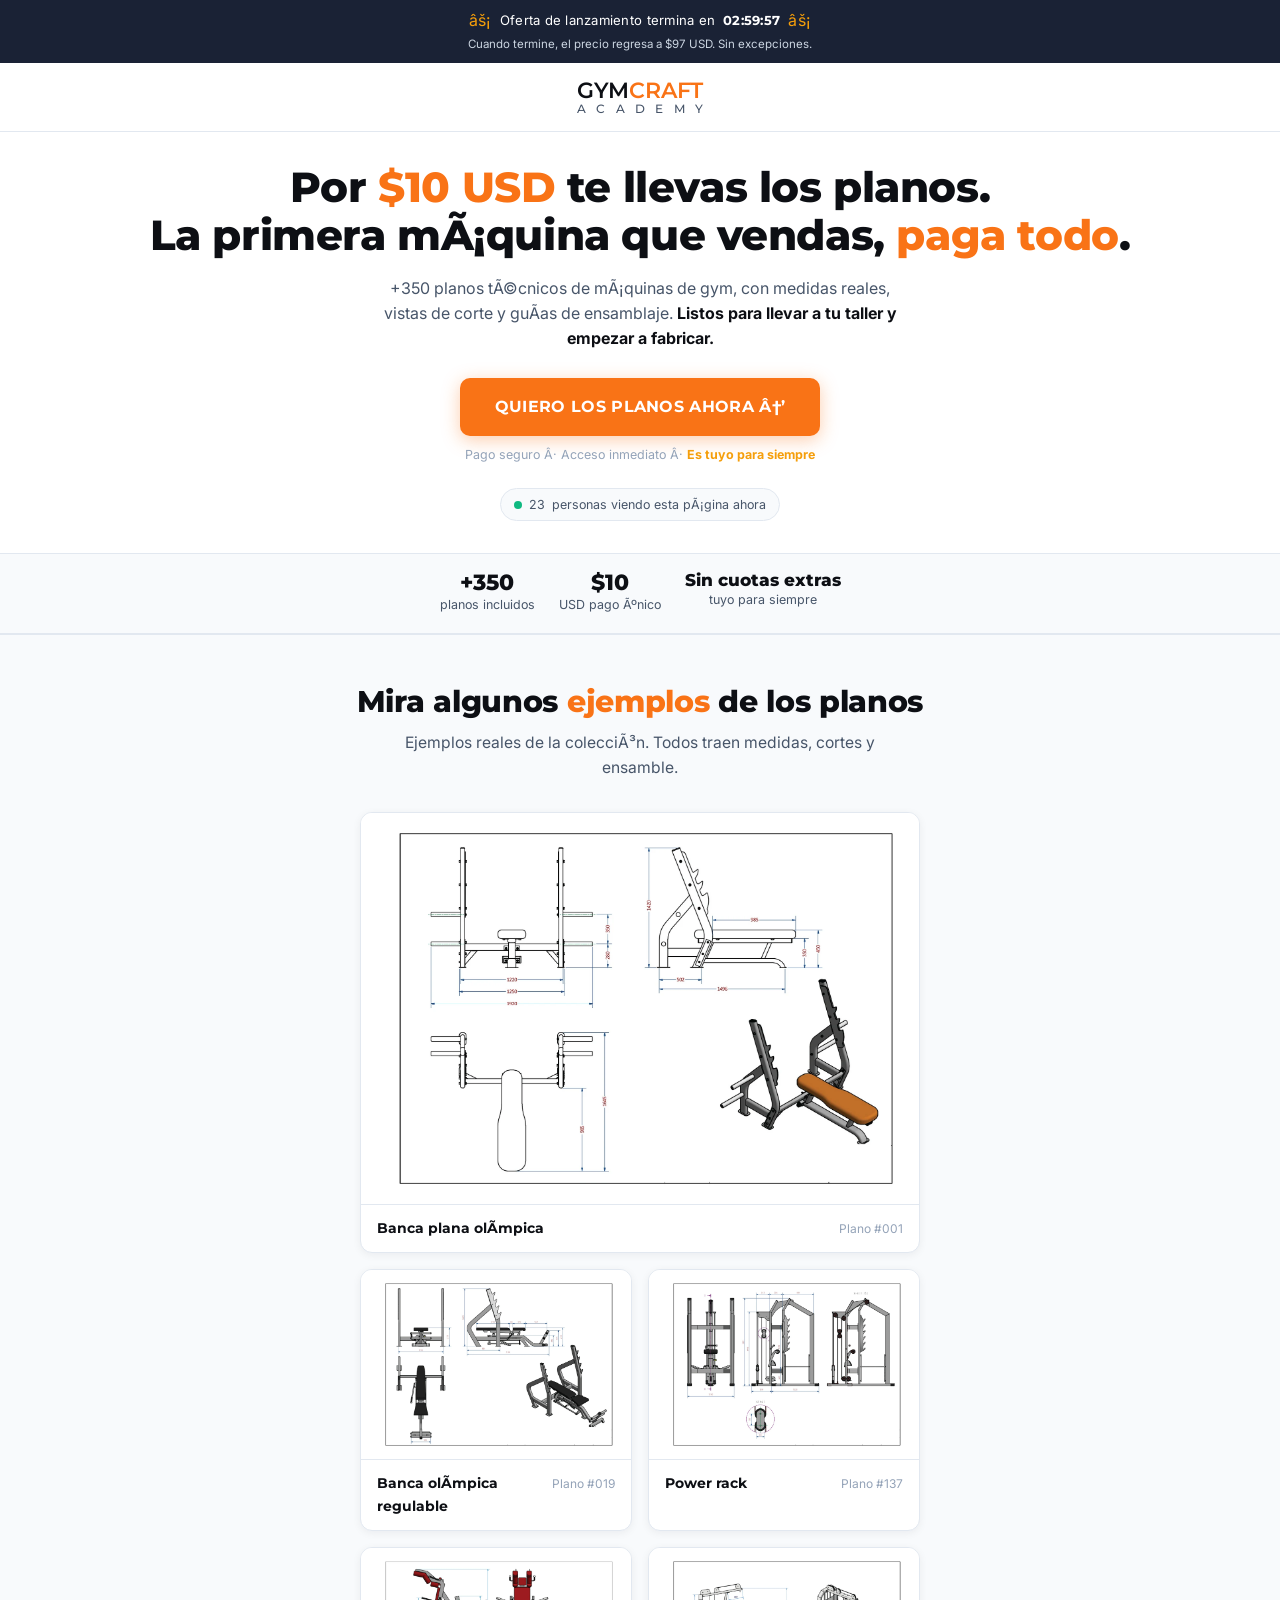
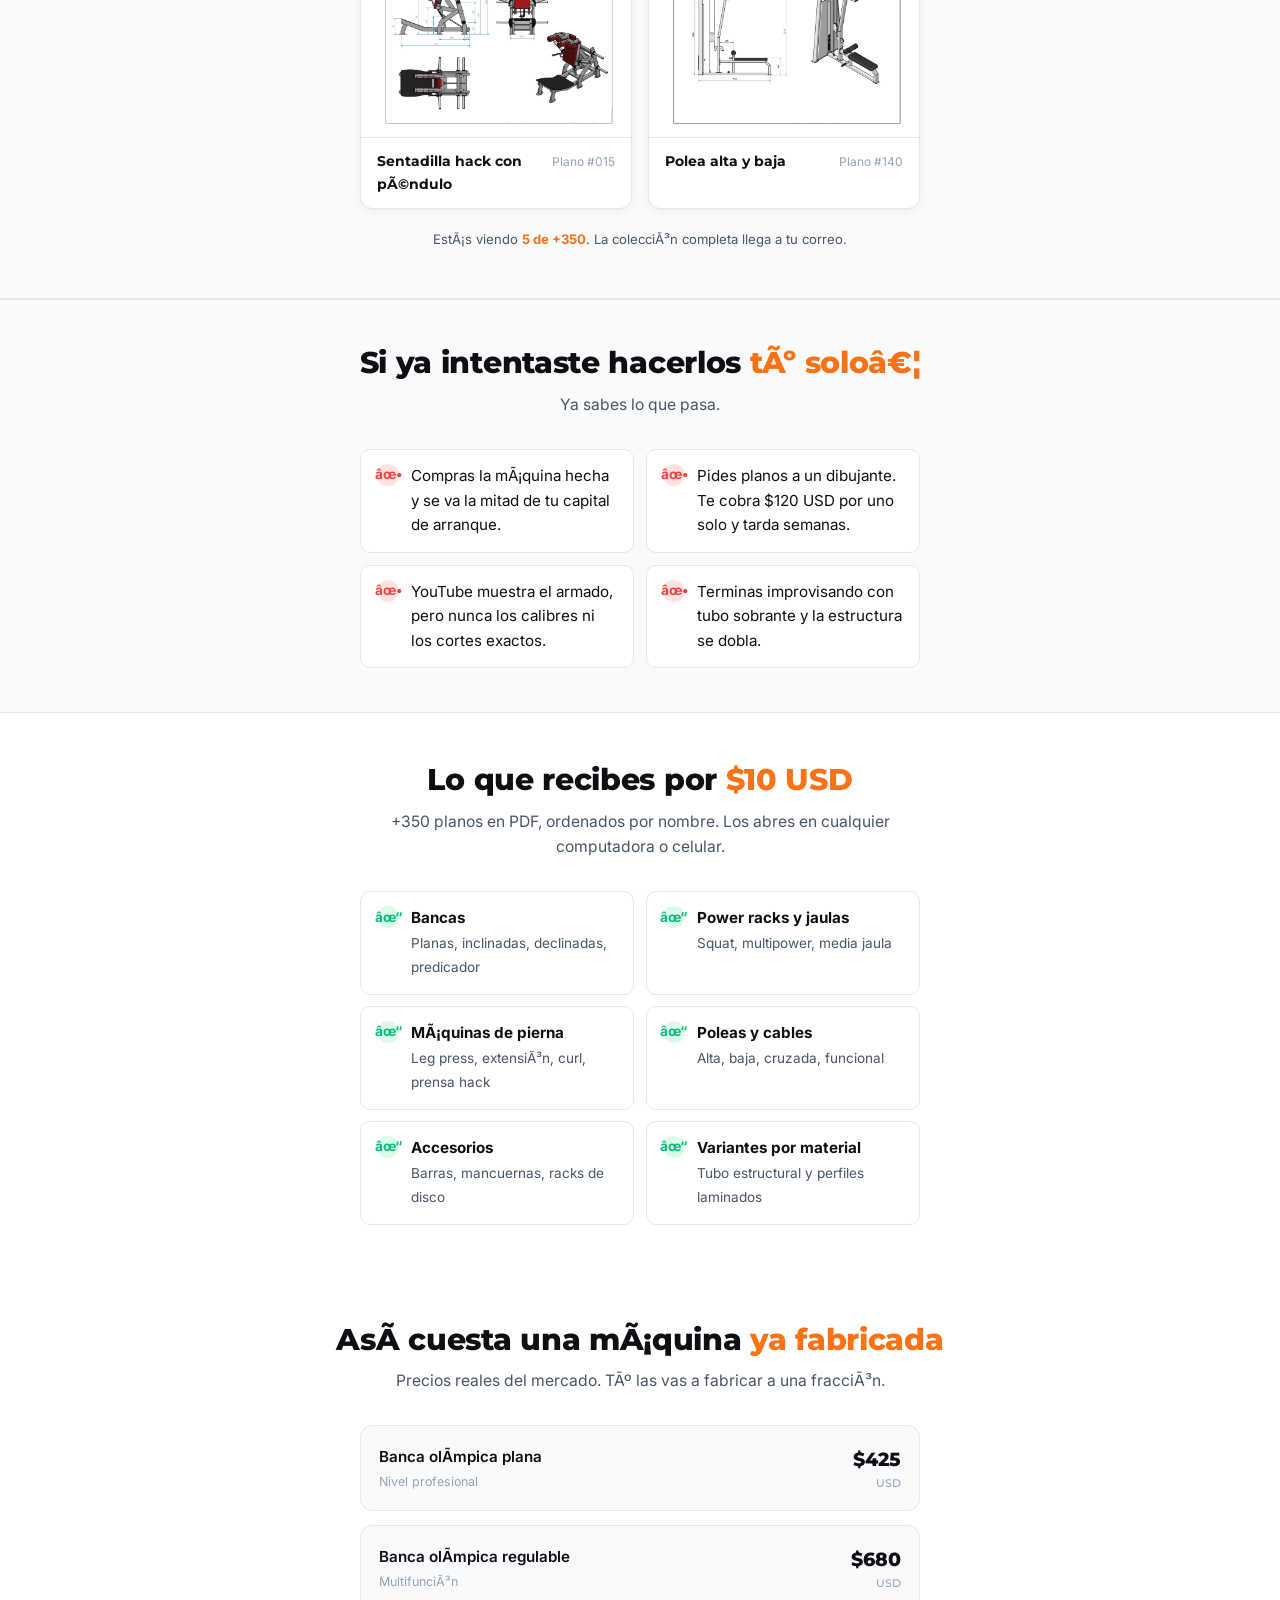
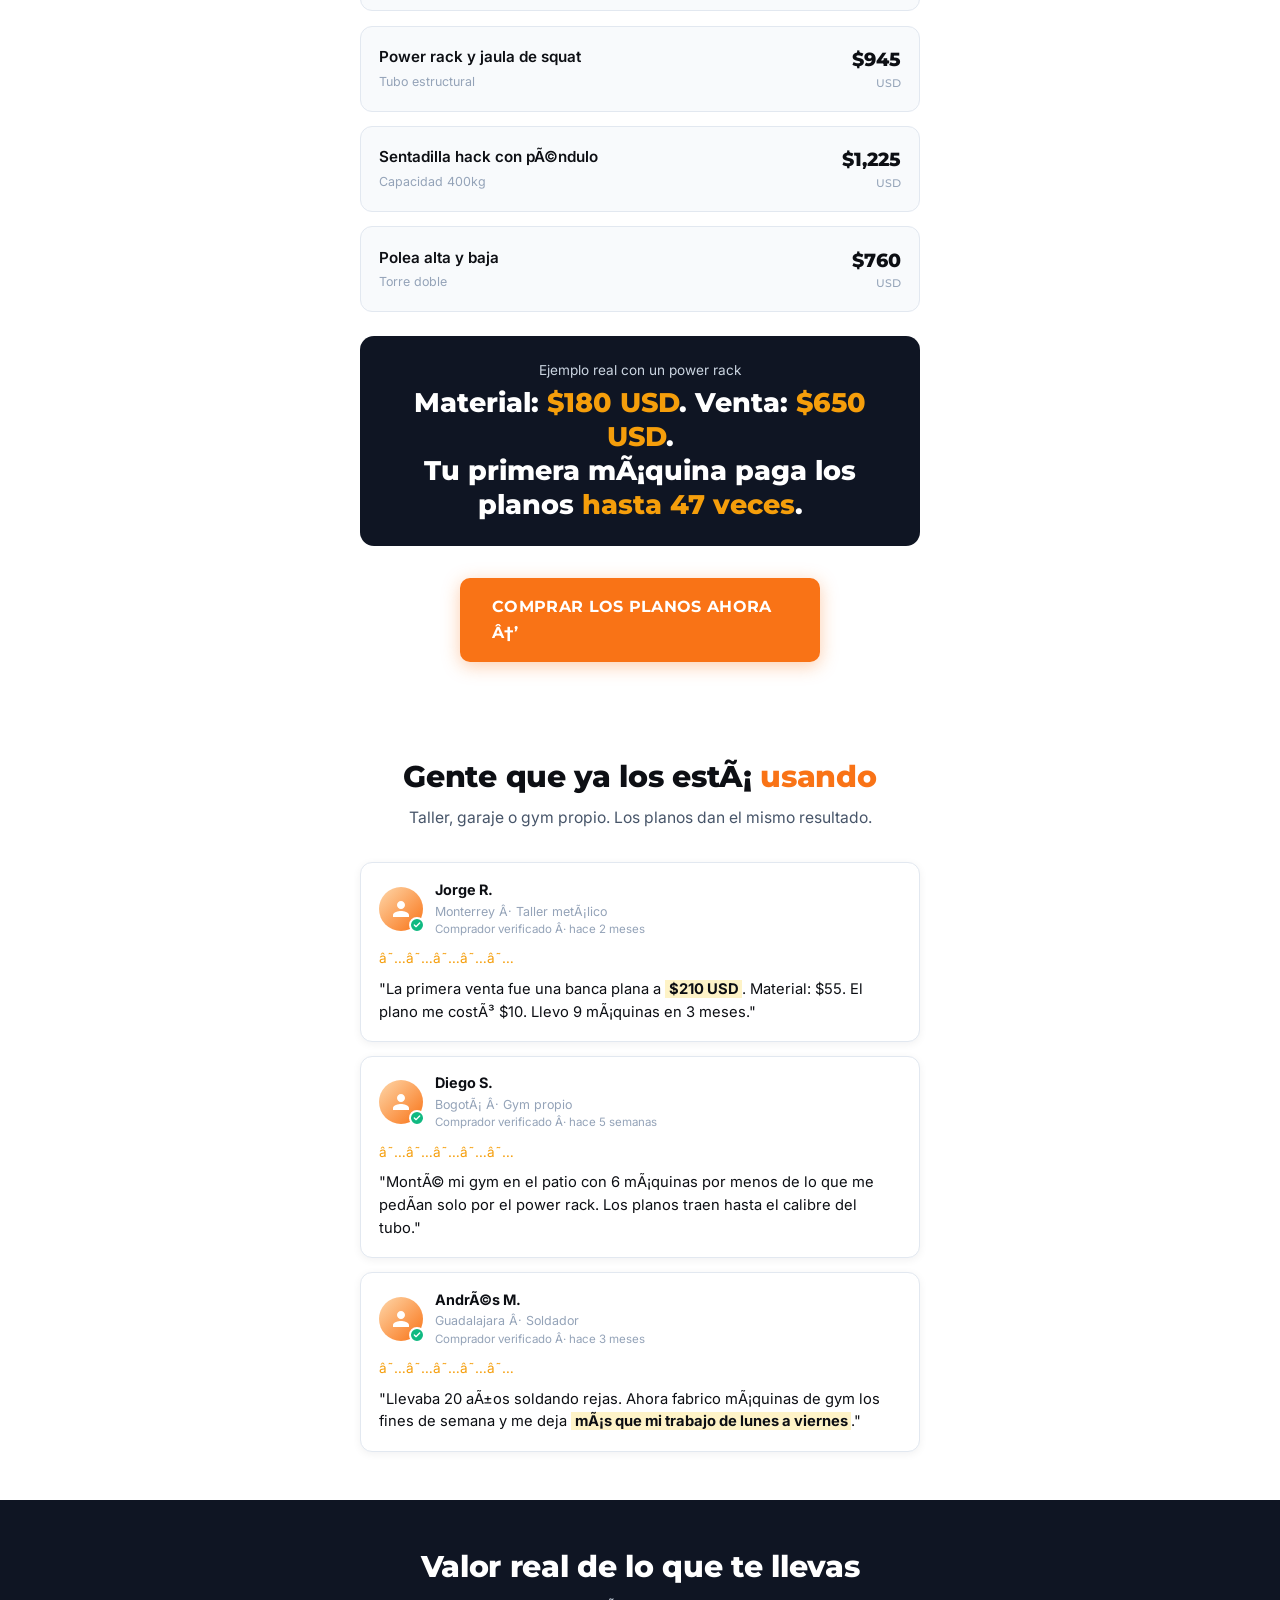
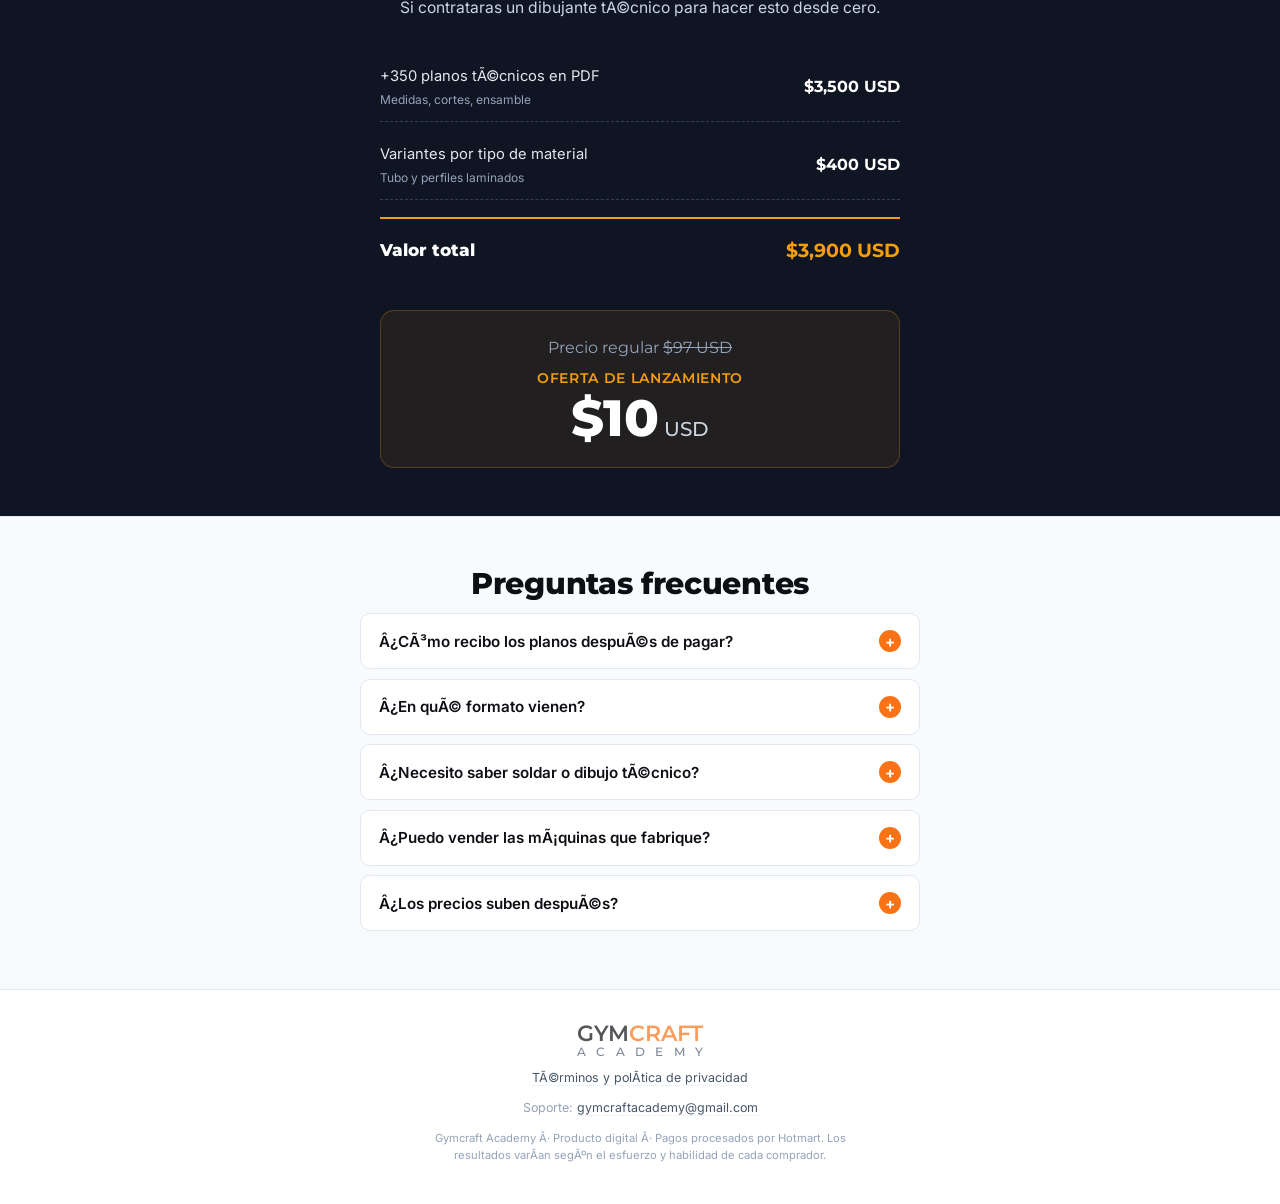
==== commit b261a3d9: "Integrar Meta Pixel (963412462765148) para campañas de Meta Ads - Agregar Meta Pixel base a todas la" ====
--- a/index.html
+++ b/index.html
@@ -9,6 +9,22 @@
     gtag('js', new Date());
     gtag('config', 'G-TRT8PE77RM');
   </script>
+
+  <!-- Meta Pixel Code -->
+  <script>
+  !function(f,b,e,v,n,t,s){if(f.fbq)return;n=f.fbq=function(){n.callMethod?
+  n.callMethod.apply(n,arguments):n.queue.push(arguments)};if(!f._fbq)f._fbq=n;
+  n.push=n;n.loaded=!0;n.version='2.0';n.queue=[];t=b.createElement(e);t.async=!0;
+  t.src=v;s=b.getElementsByTagName(e)[0];s.parentNode.insertBefore(t,s)}
+  (window, document,'script','https://connect.facebook.net/en_US/fbevents.js');
+  fbq('init', '963412462765148');
+  fbq('track', 'PageView');
+  fbq('track', 'ViewContent', {value: 10, currency: 'USD'});
+  </script>
+  <noscript><img height="1" width="1" style="display:none"
+  src="https://www.facebook.com/tr?id=963412462765148&ev=PageView&noscript=1" /></noscript>
+  <!-- End Meta Pixel Code -->
+
   <meta charset="UTF-8" />
   <meta name="viewport" content="width=device-width, initial-scale=1.0" />
   <meta name="description" content="+350 planos técnicos de máquinas de gym por $10 USD. Medidas reales, vistas de corte, listos para fabricar y revender en LATAM." />
@@ -52,7 +68,7 @@
     </p>
 
     <div class="cta-wrap">
-      <a href="https://pay.hotmart.com/R105424818K" class="btn-primary">Quiero los planos ahora →</a>
+      <a href="https://pay.hotmart.com/R105424818K" class="btn-primary" onclick="fbq('track','InitiateCheckout')">Quiero los planos ahora →</a>
       <p class="cta-sub">Pago seguro · Acceso inmediato · <strong>Es tuyo para siempre</strong></p>
       <span class="live-pill">
         <span class="dot"></span>
@@ -240,7 +256,7 @@
     </div>
 
     <div class="cta-wrap cta-desktop-only" style="margin-top:2rem;">
-      <a href="https://pay.hotmart.com/R105424818K" class="btn-primary">Comprar los planos ahora →</a>
+      <a href="https://pay.hotmart.com/R105424818K" class="btn-primary" onclick="fbq('track','InitiateCheckout')">Comprar los planos ahora →</a>
     </div>
   </section>
 
@@ -426,7 +442,7 @@
       <span class="s-price">$10 USD · +350 planos</span>
       <span class="s-timer" data-timer>03:00:00</span>
     </div>
-    <a href="https://pay.hotmart.com/R105424818K" class="btn-primary">Quiero los planos →</a>
+    <a href="https://pay.hotmart.com/R105424818K" class="btn-primary" onclick="fbq('track','InitiateCheckout')">Quiero los planos →</a>
   </div>
 
   <script src="js/timer.js"></script>
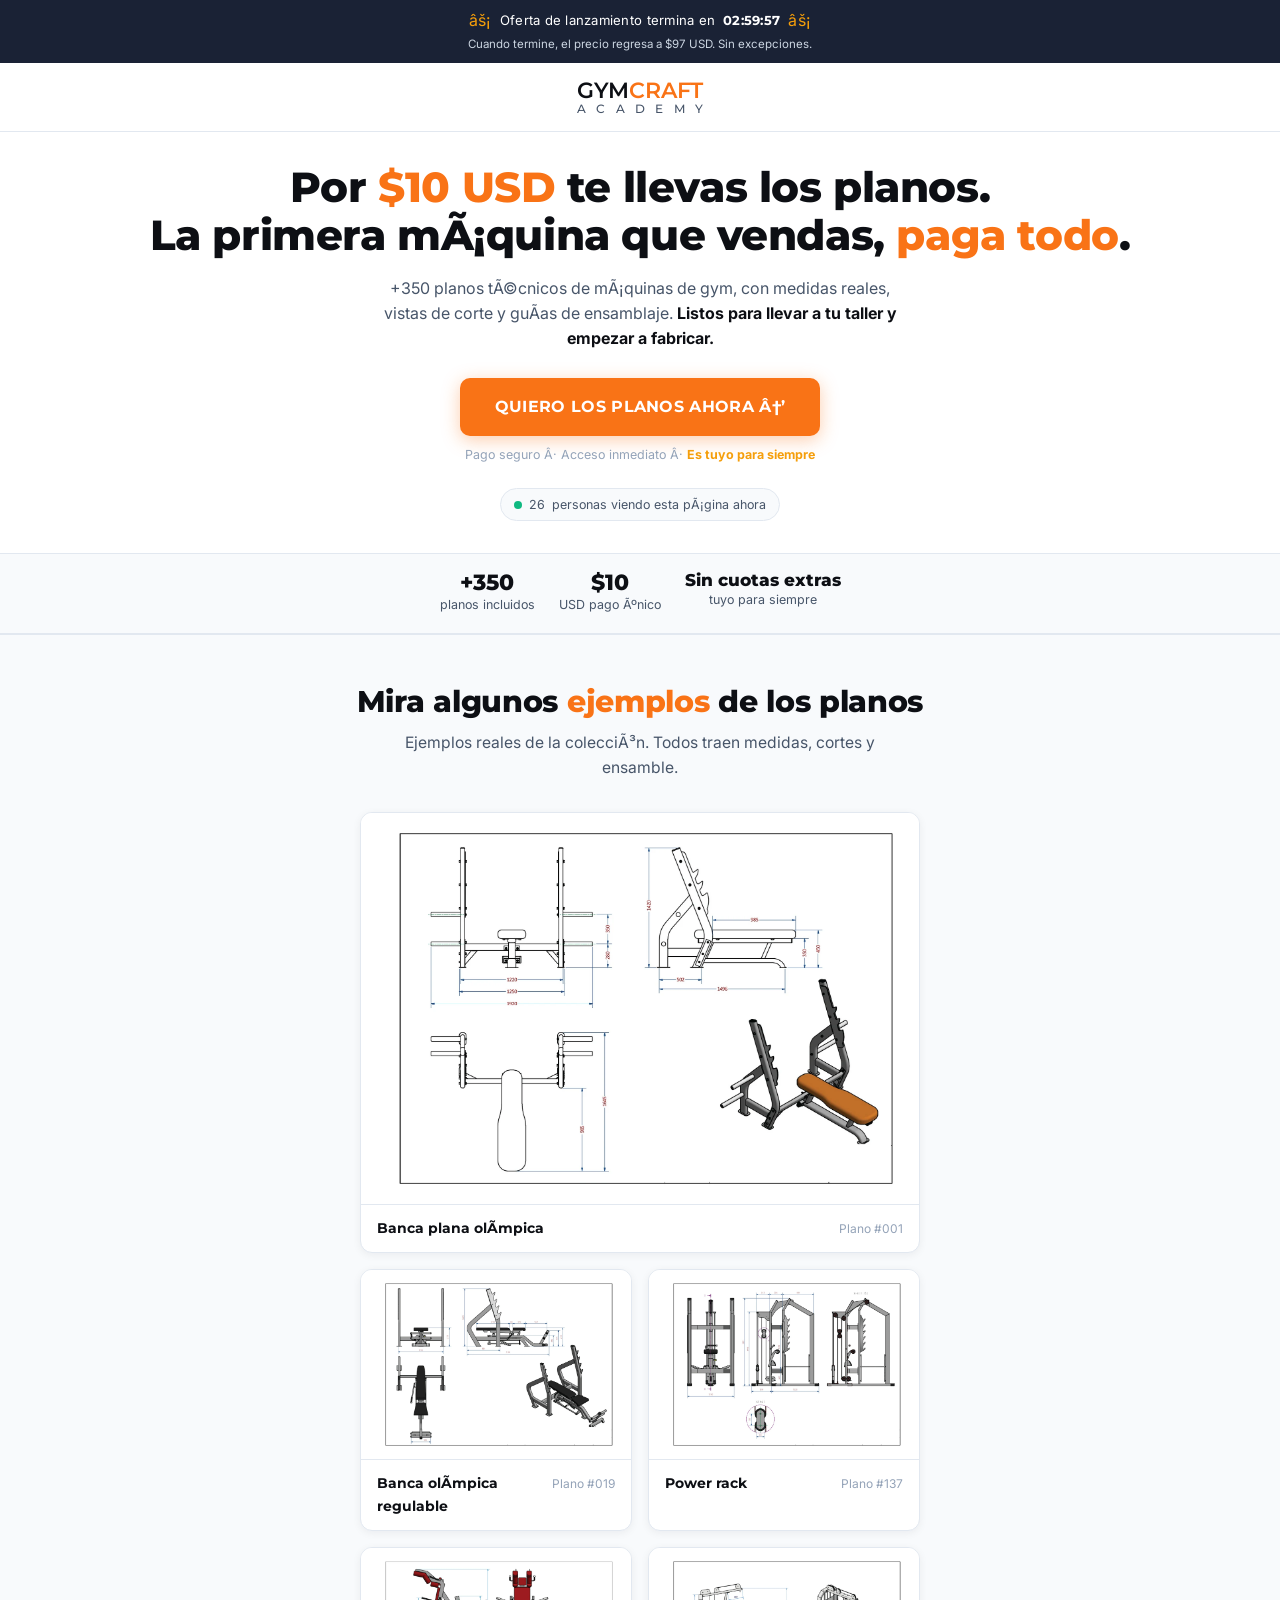
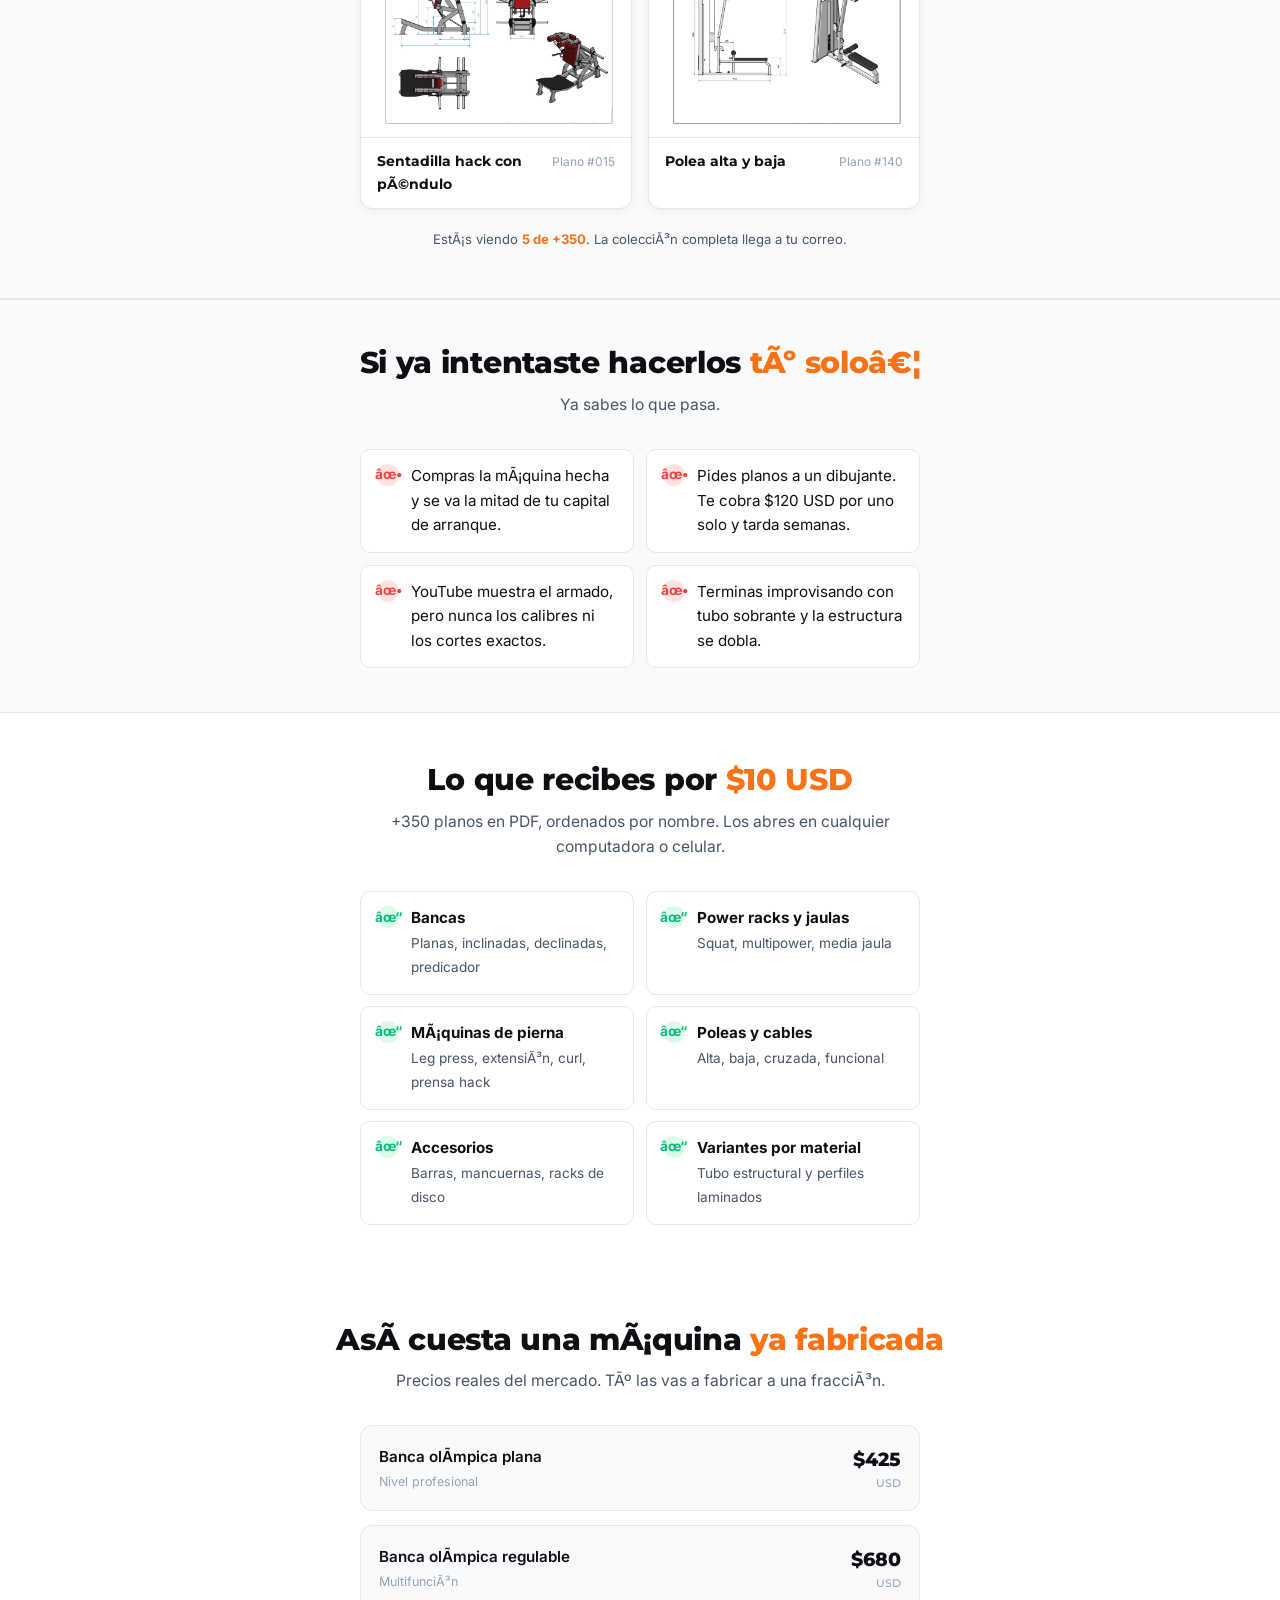
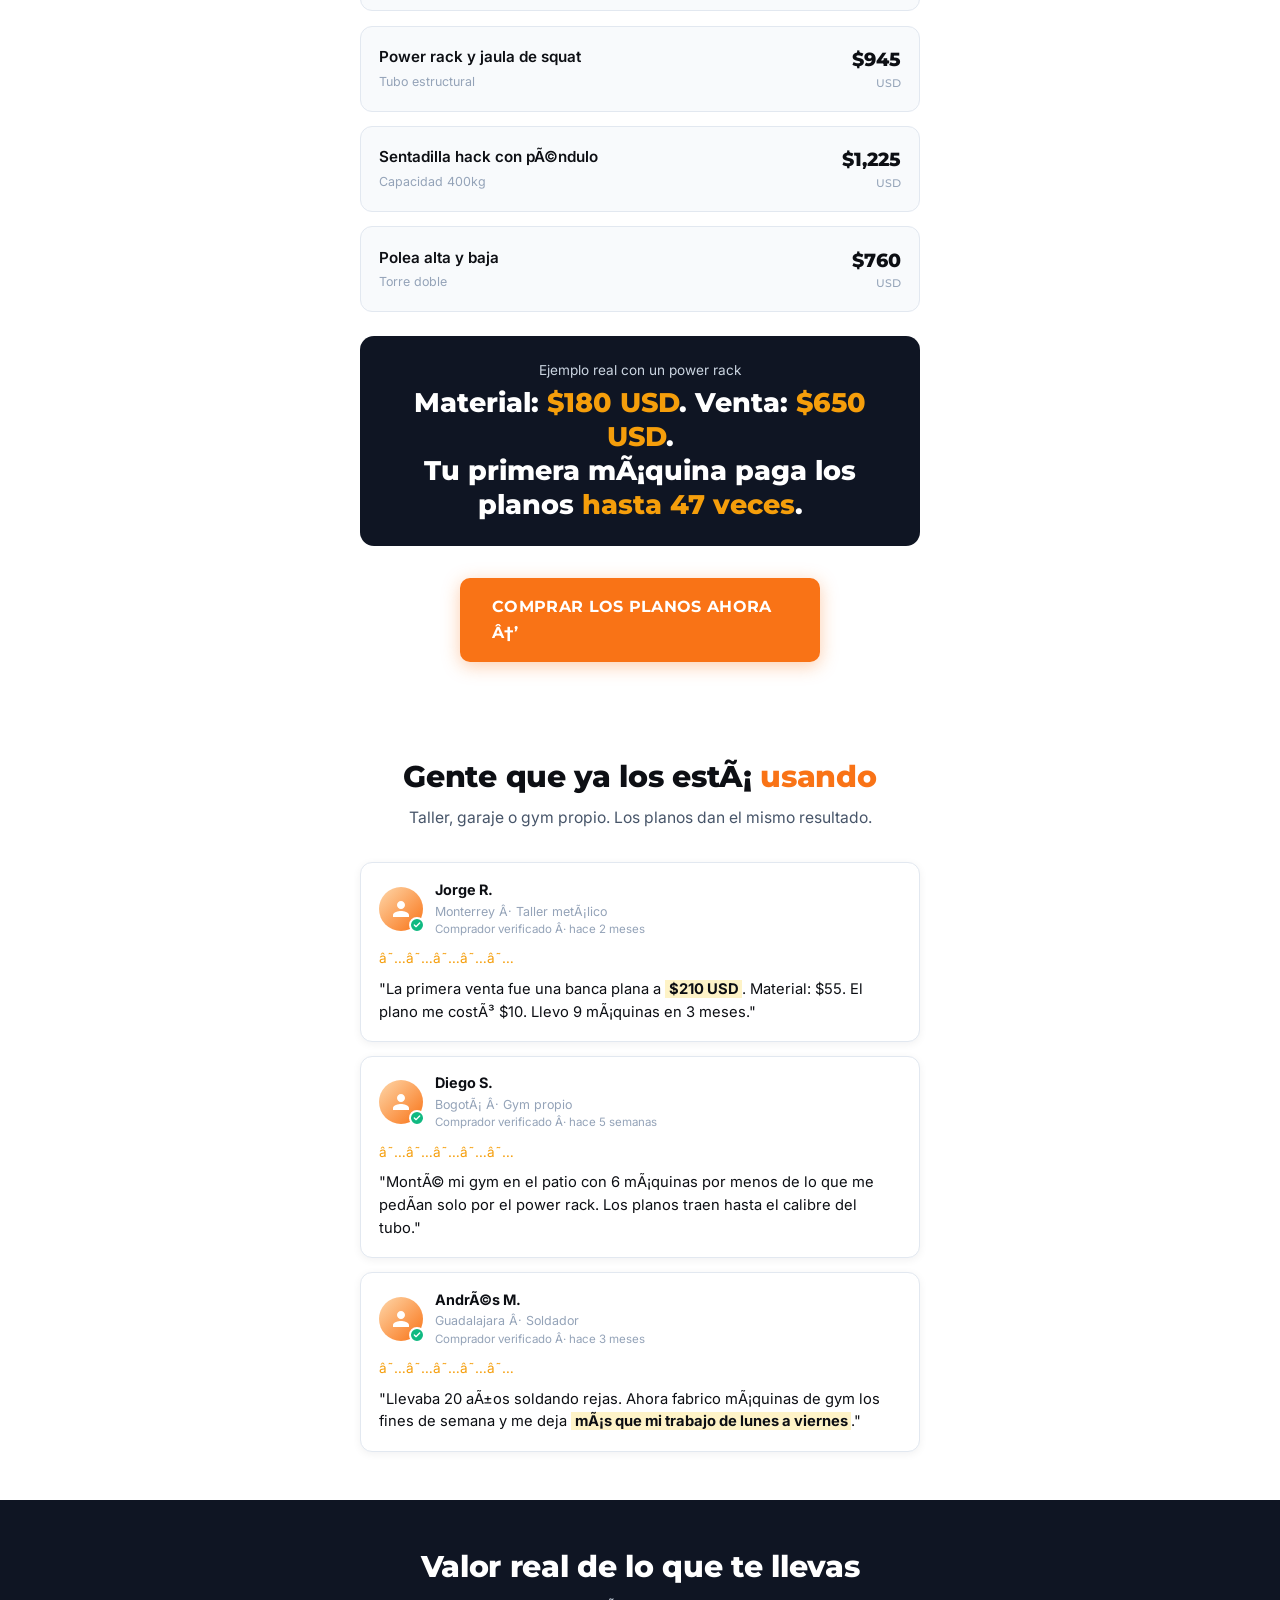
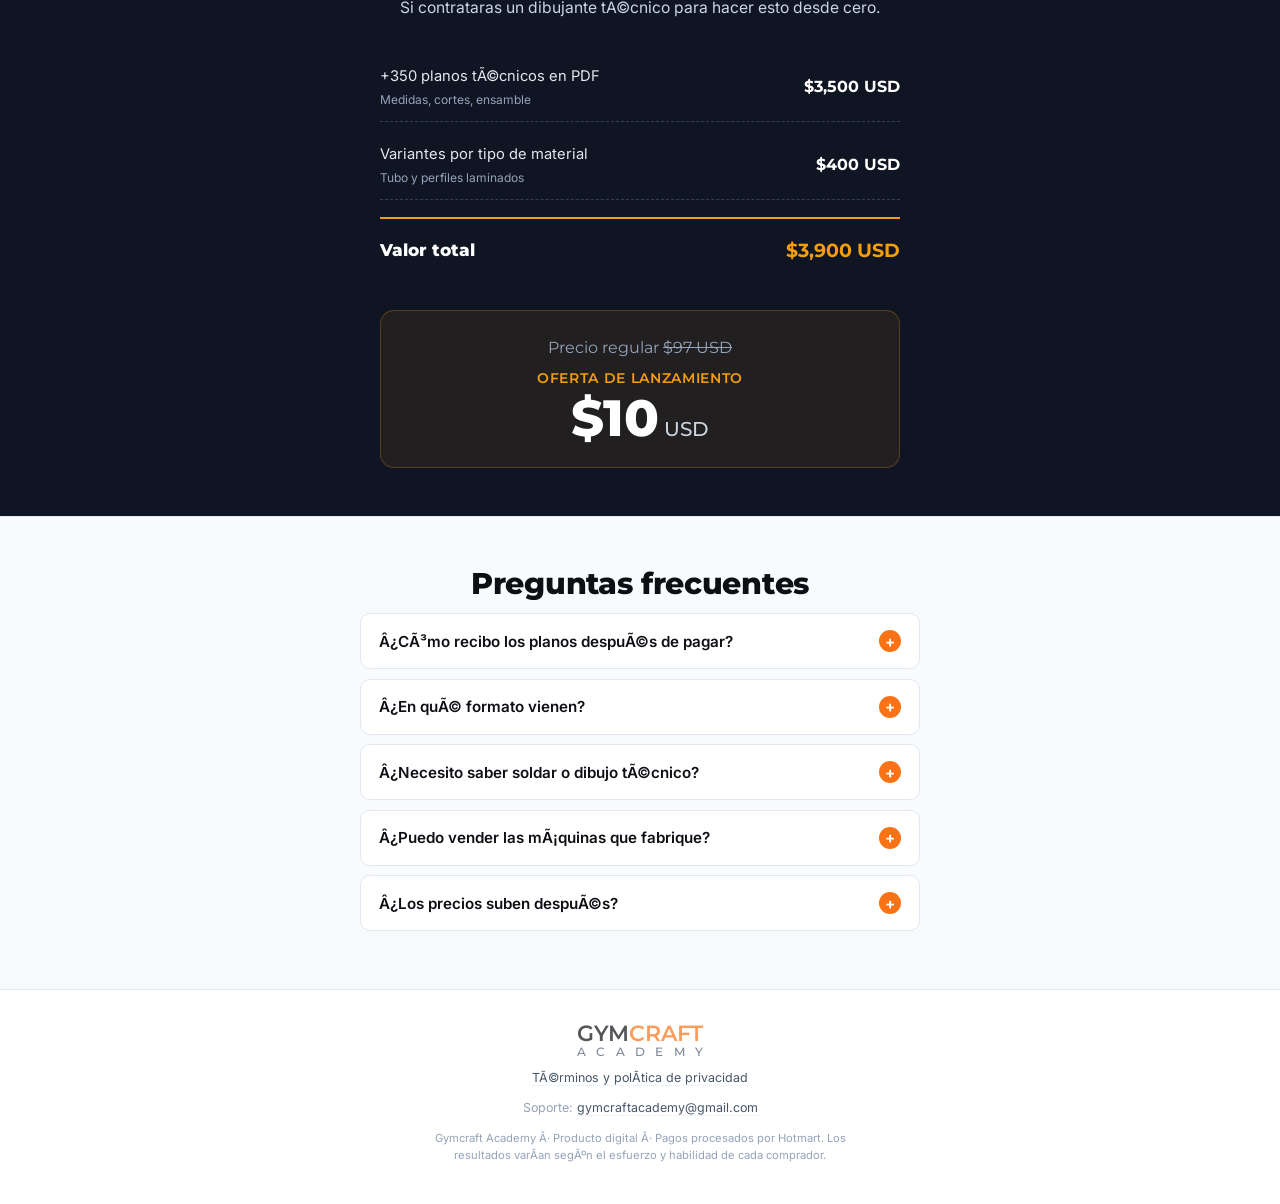
==== commit 0f36fb0a: "Agregar meta tag de verificación de dominio Meta (Facebook) - Meta tag para verificar gymcraftacadem" ====
--- a/index.html
+++ b/index.html
@@ -26,6 +26,7 @@
   <!-- End Meta Pixel Code -->
 
   <meta charset="UTF-8" />
+  <meta name="facebook-domain-verification" content="9ay1ujcri4s3vx0th6otrafdzq5bx8" />
   <meta name="viewport" content="width=device-width, initial-scale=1.0" />
   <meta name="description" content="+350 planos técnicos de máquinas de gym por $10 USD. Medidas reales, vistas de corte, listos para fabricar y revender en LATAM." />
   <title>+350 Planos Técnicos de Gym por $10 USD. Gymcraft Academy</title>
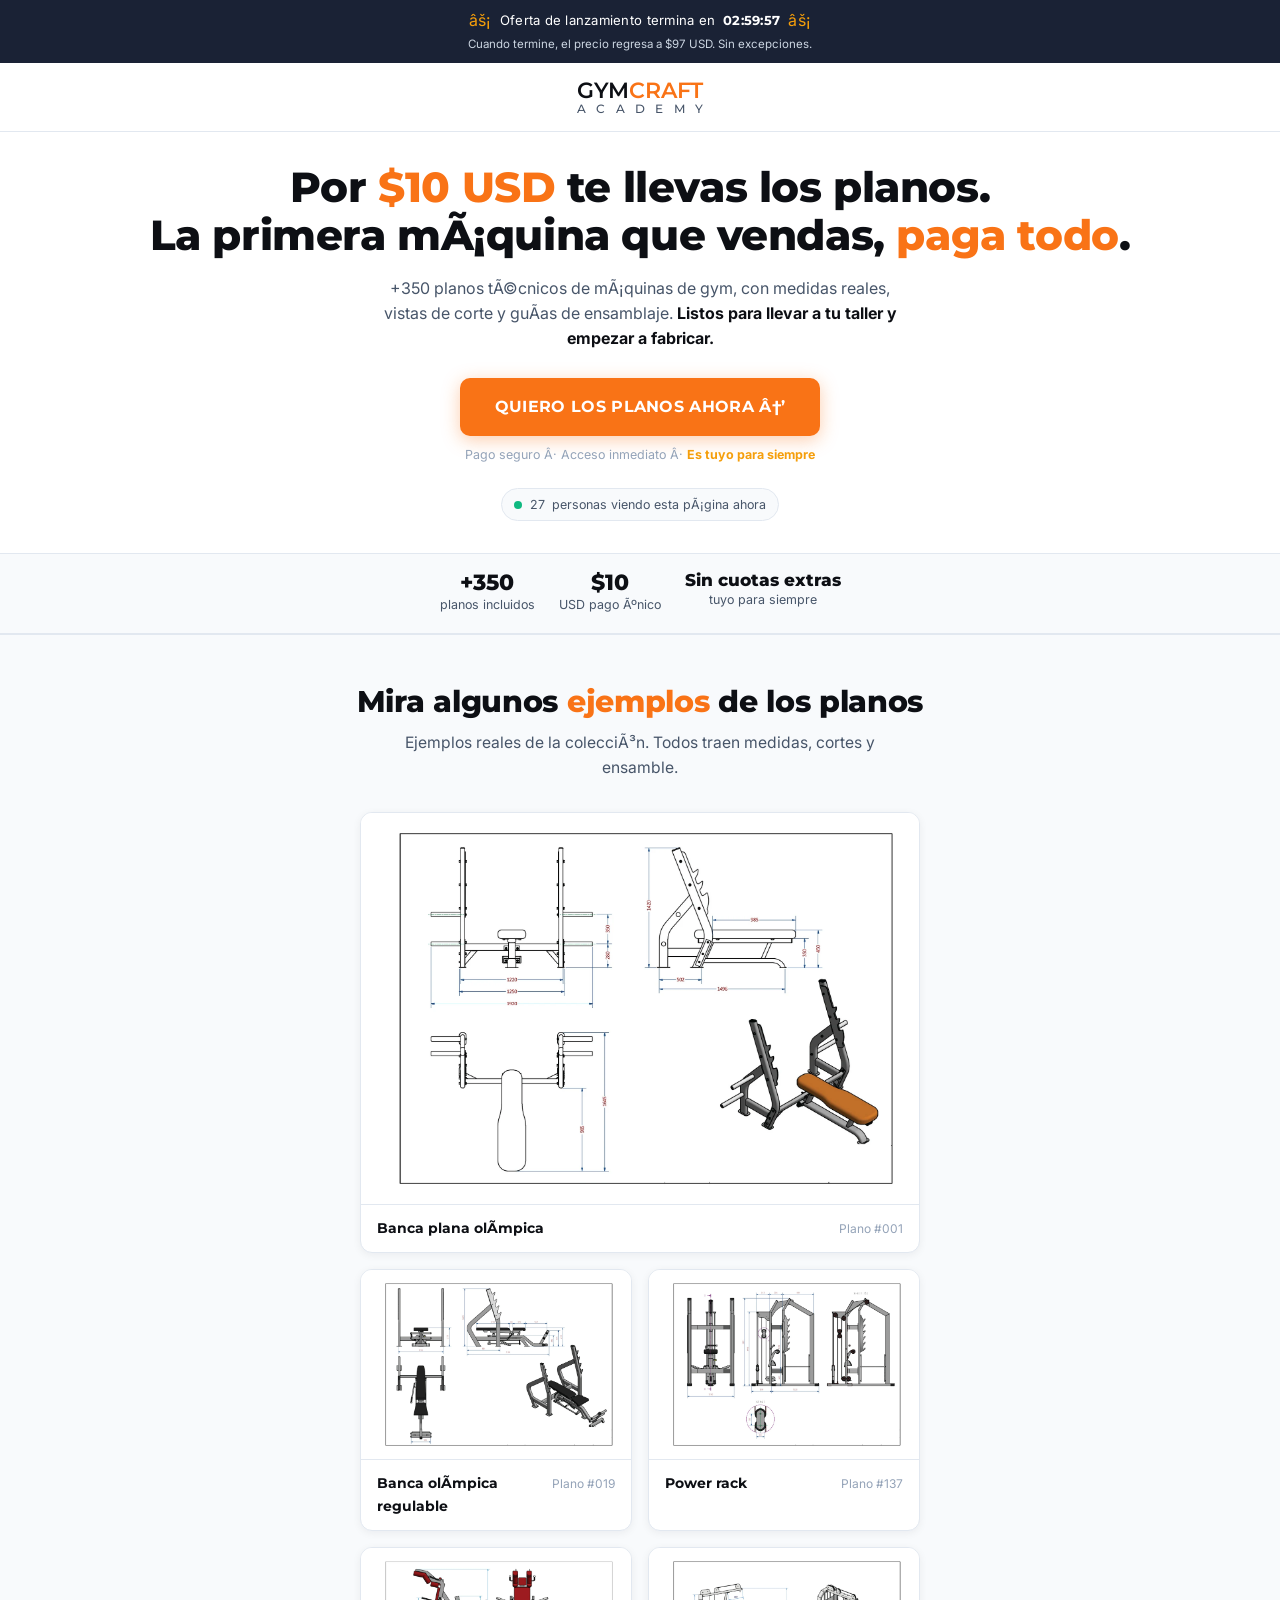
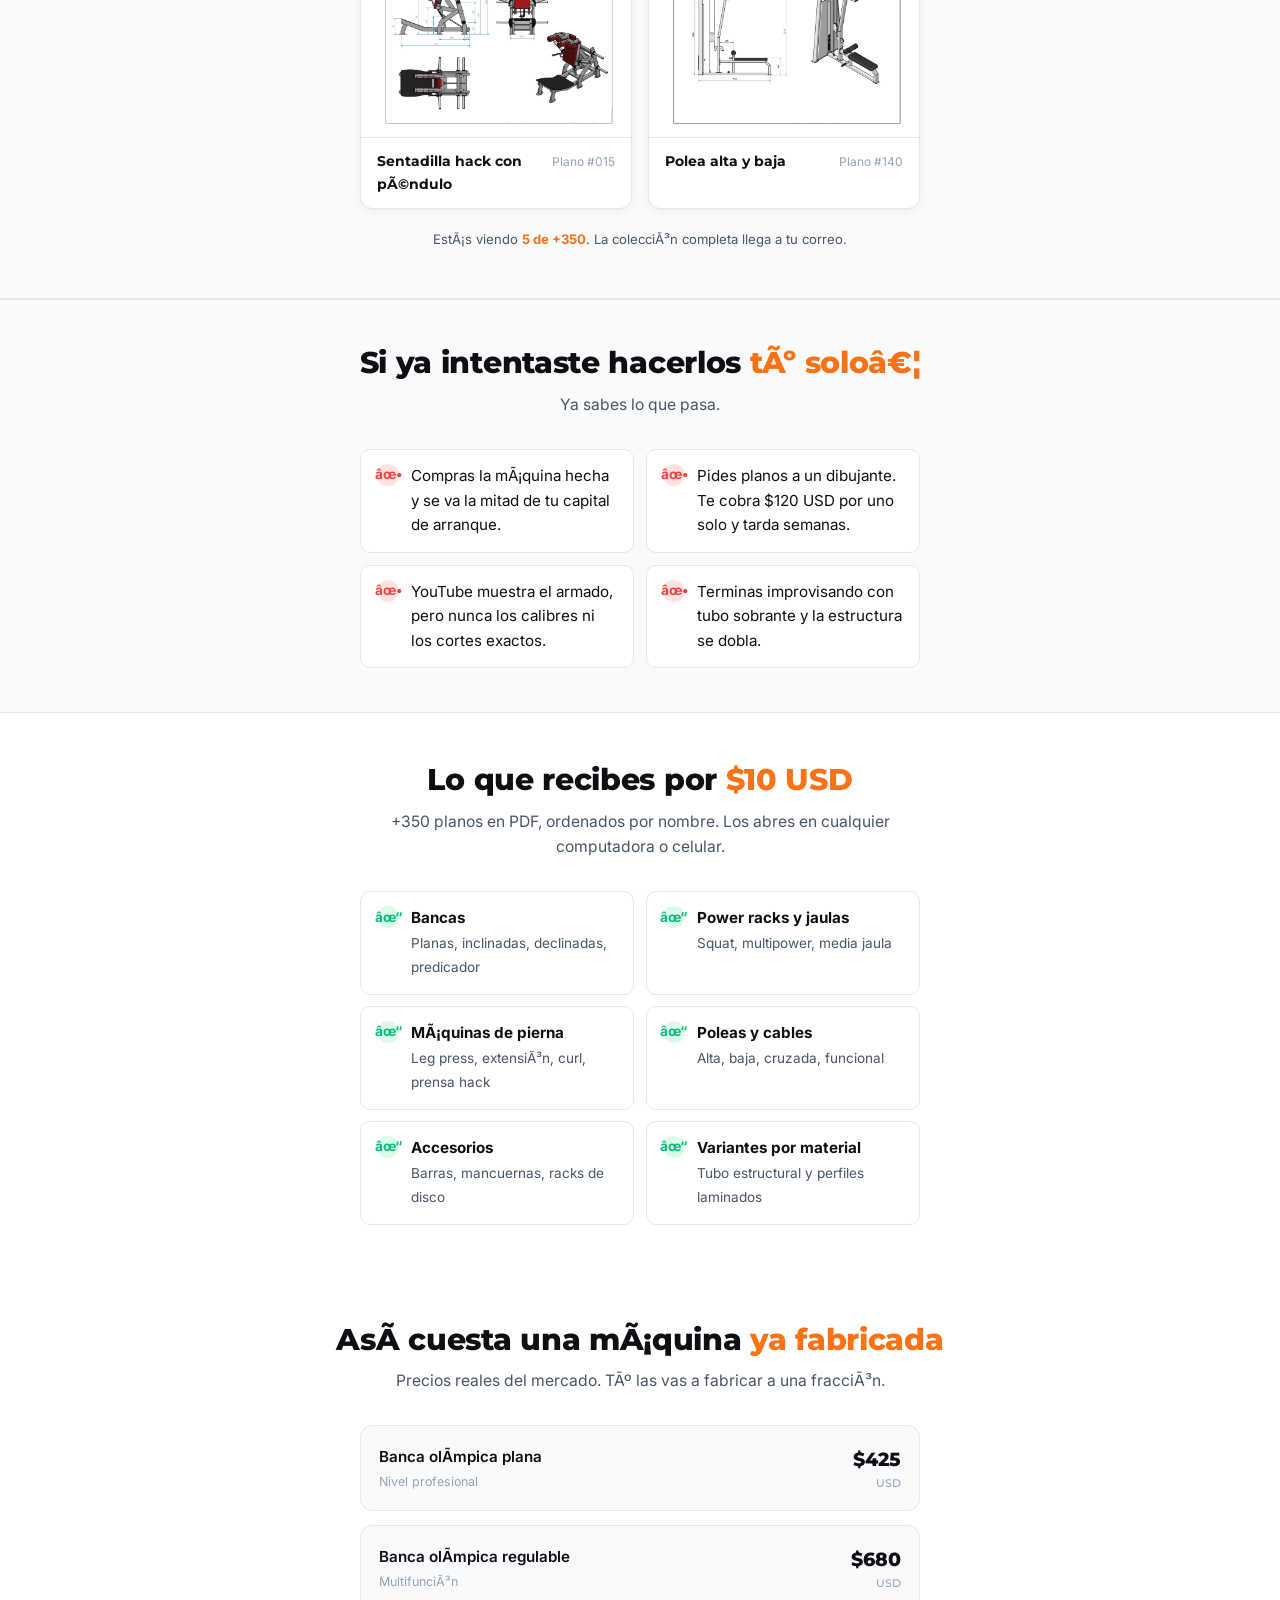
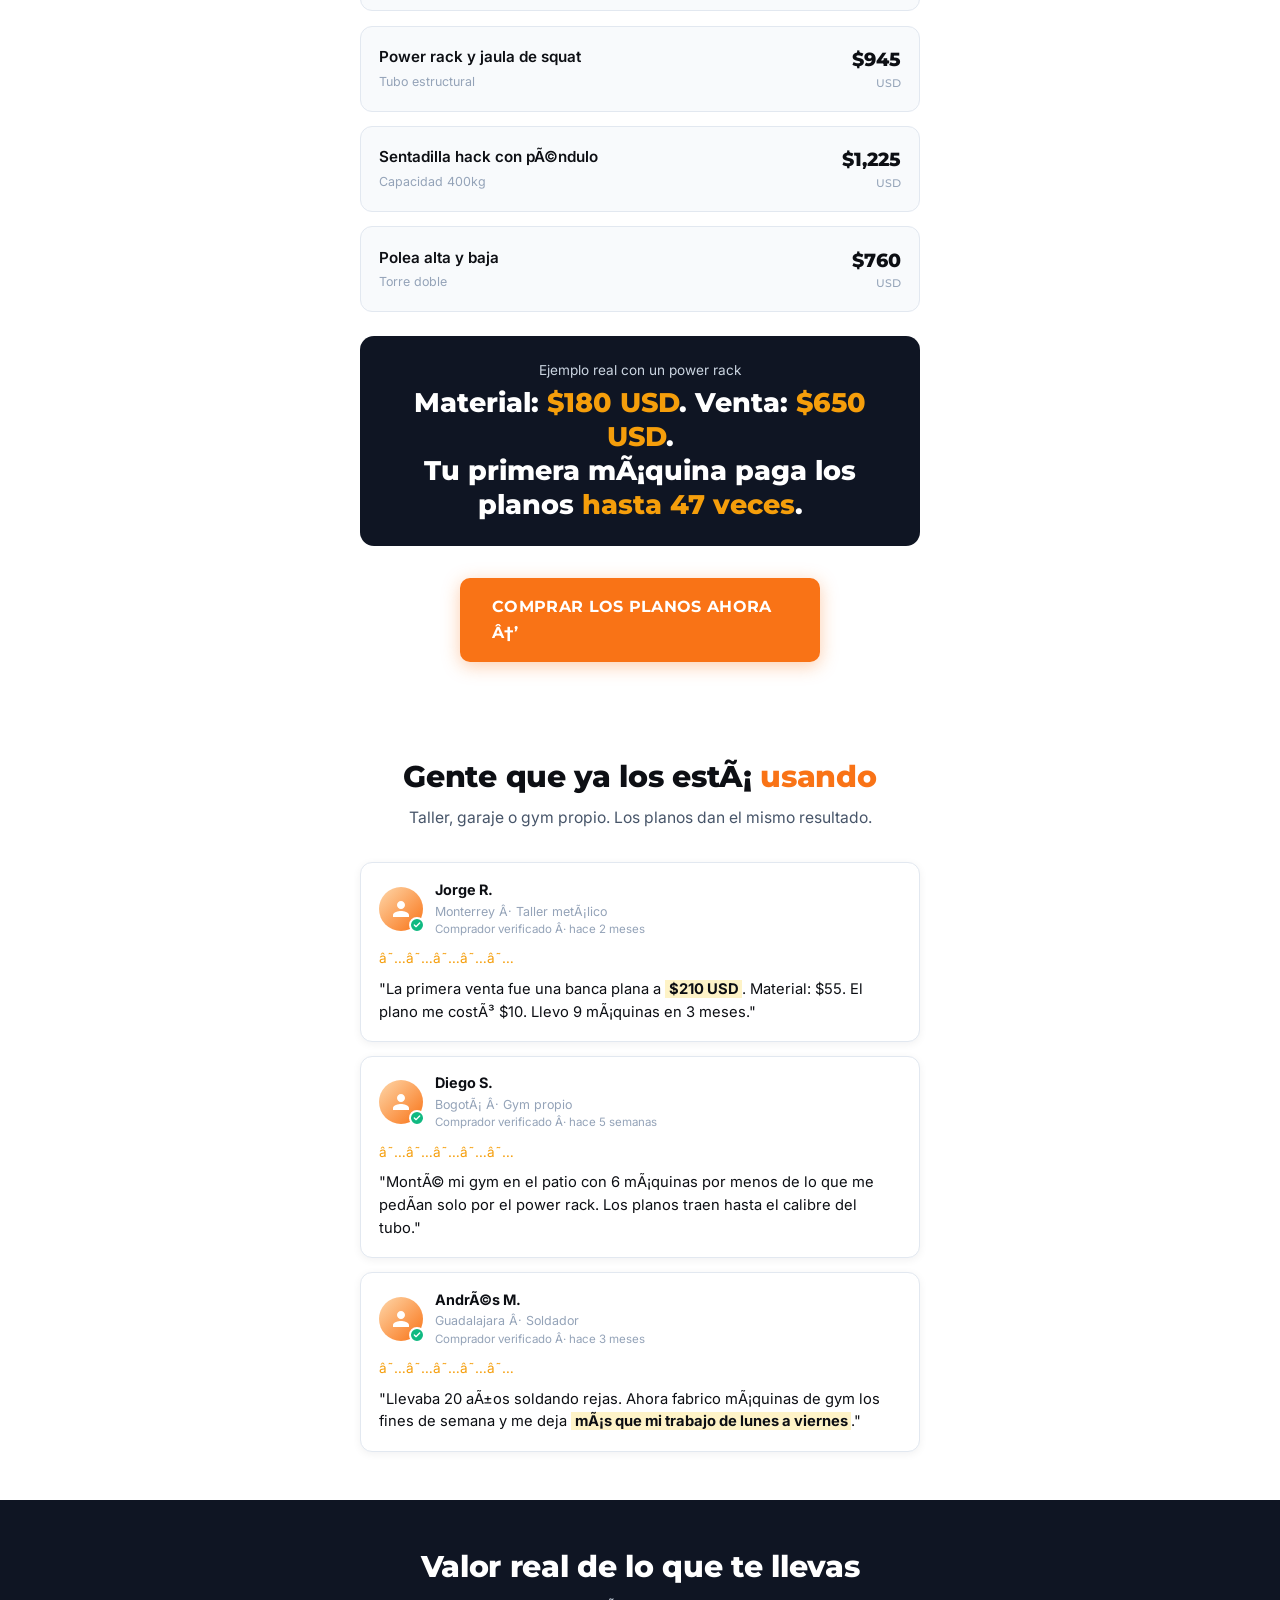
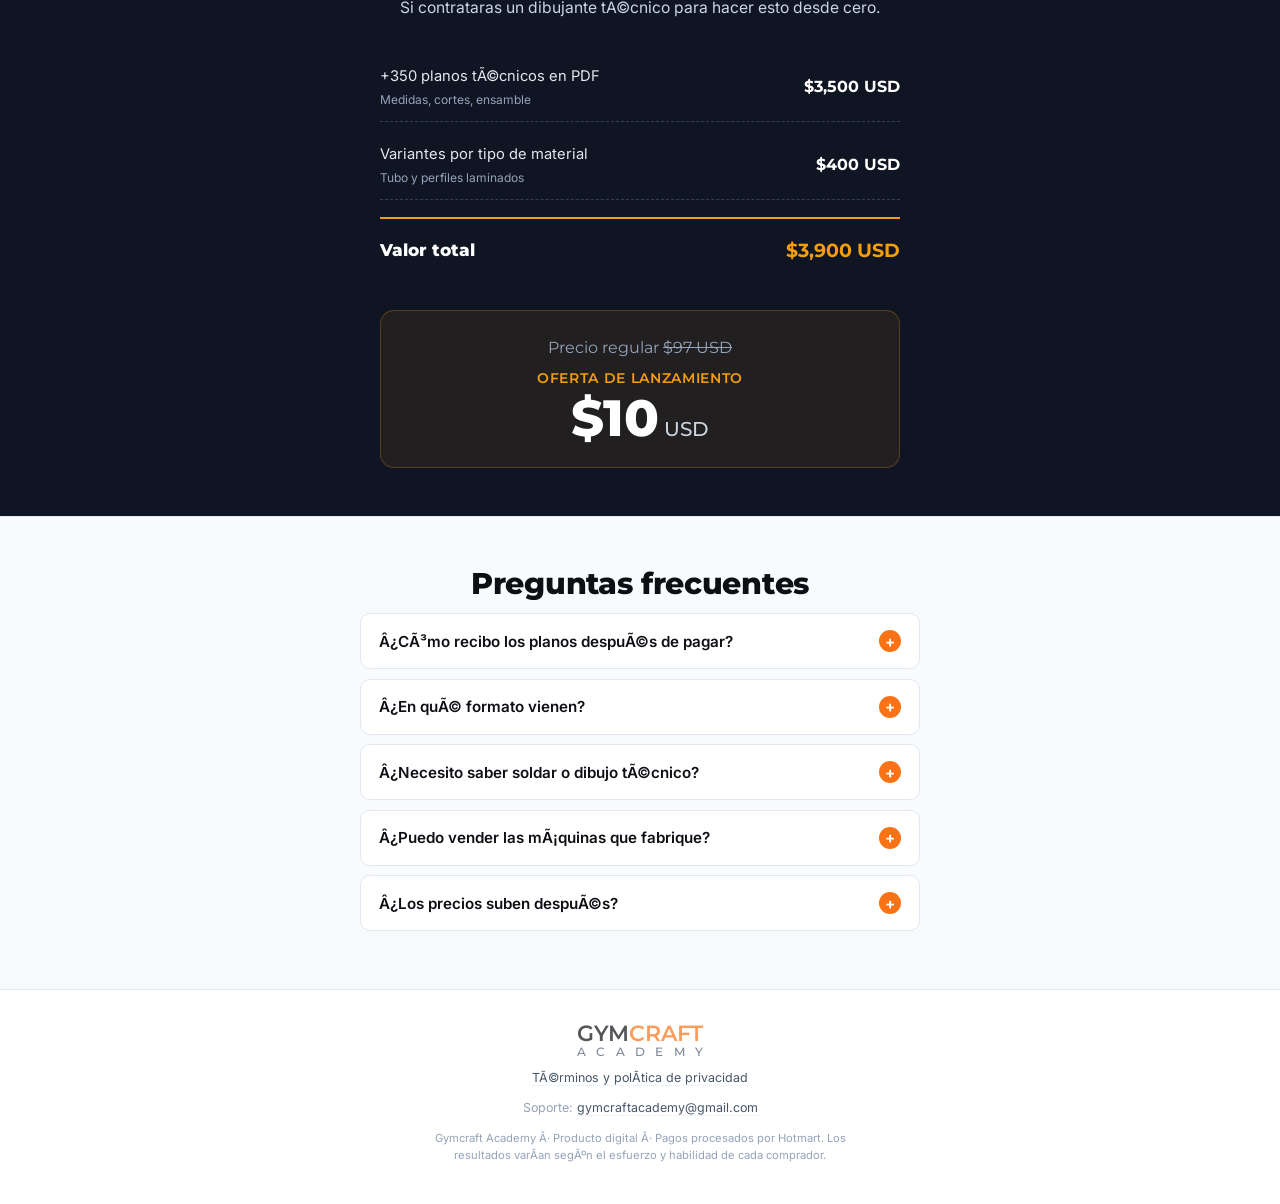
==== commit 1908c50e: "Remover meta tag de verificación de dominio (verificado por DNS) - Se eliminó la meta tag de Faceboo" ====
--- a/index.html
+++ b/index.html
@@ -26,7 +26,6 @@
   <!-- End Meta Pixel Code -->
 
   <meta charset="UTF-8" />
-  <meta name="facebook-domain-verification" content="9ay1ujcri4s3vx0th6otrafdzq5bx8" />
   <meta name="viewport" content="width=device-width, initial-scale=1.0" />
   <meta name="description" content="+350 planos técnicos de máquinas de gym por $10 USD. Medidas reales, vistas de corte, listos para fabricar y revender en LATAM." />
   <title>+350 Planos Técnicos de Gym por $10 USD. Gymcraft Academy</title>
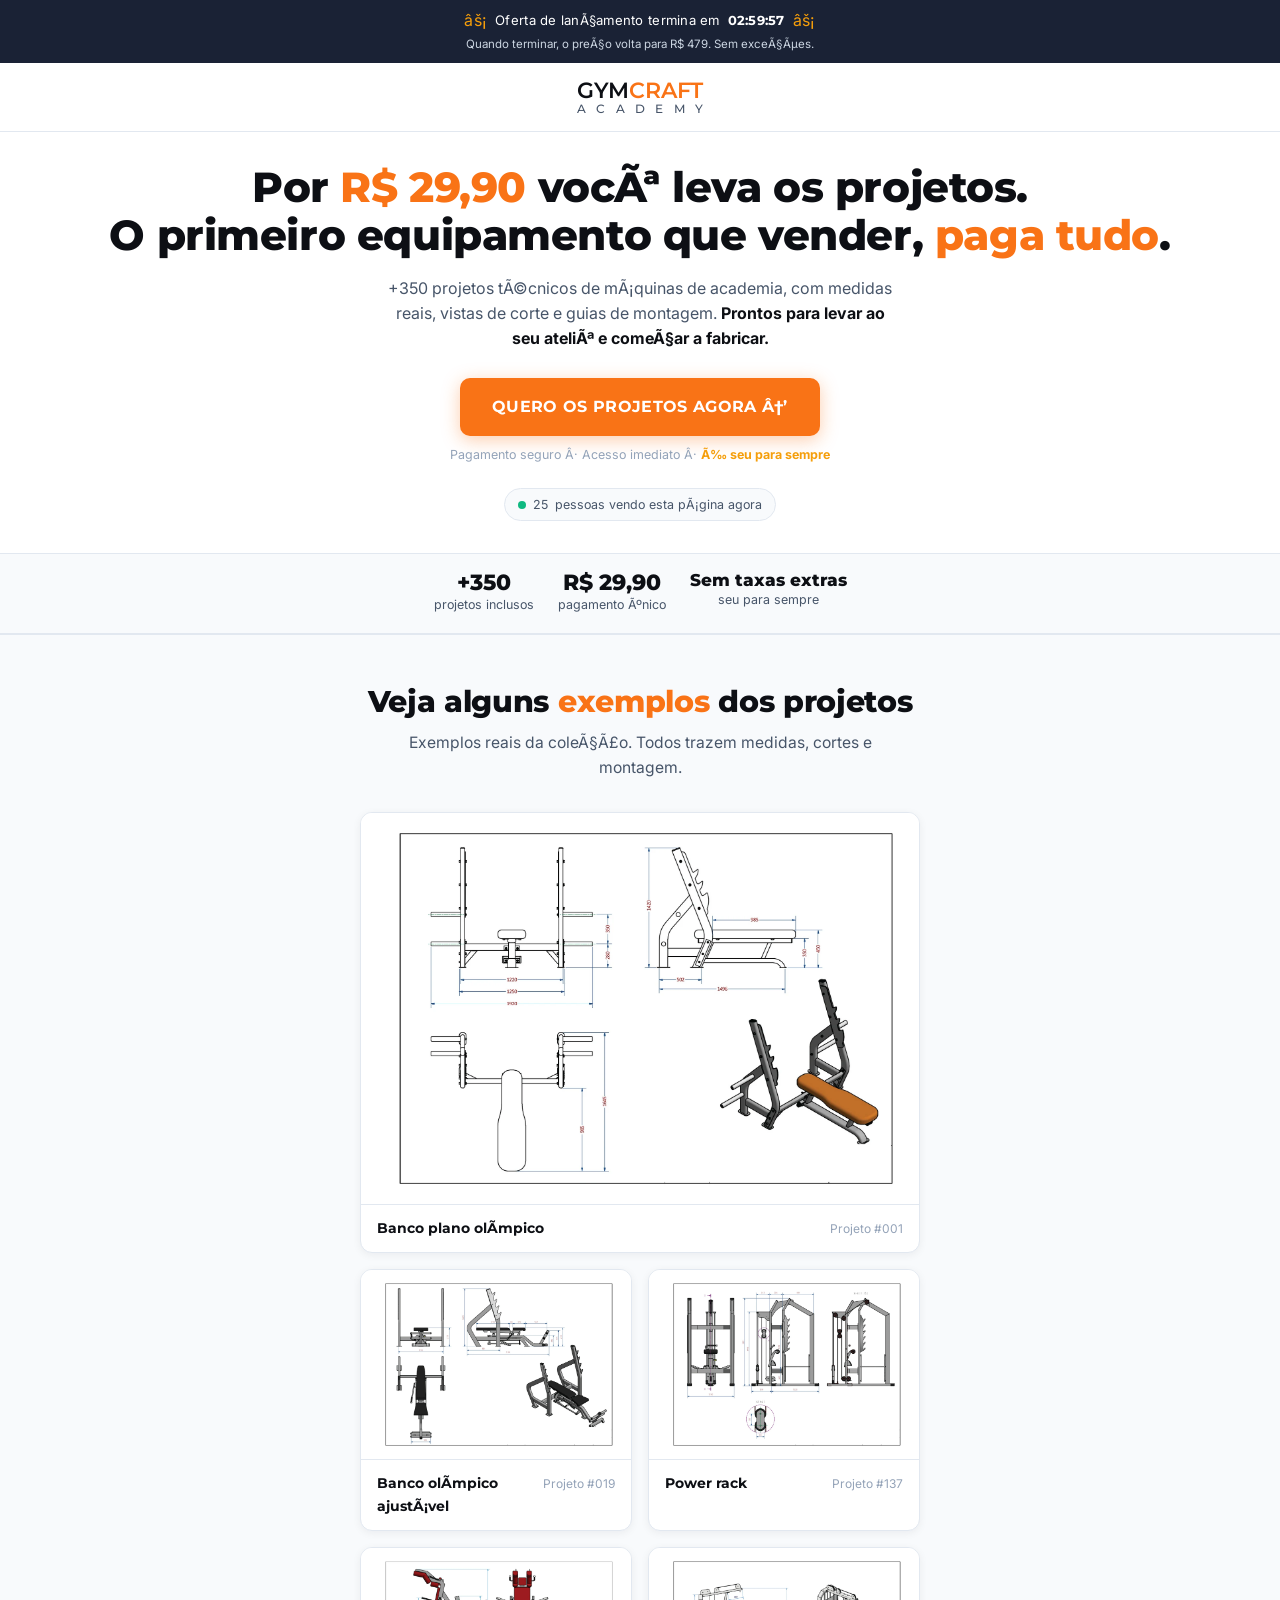
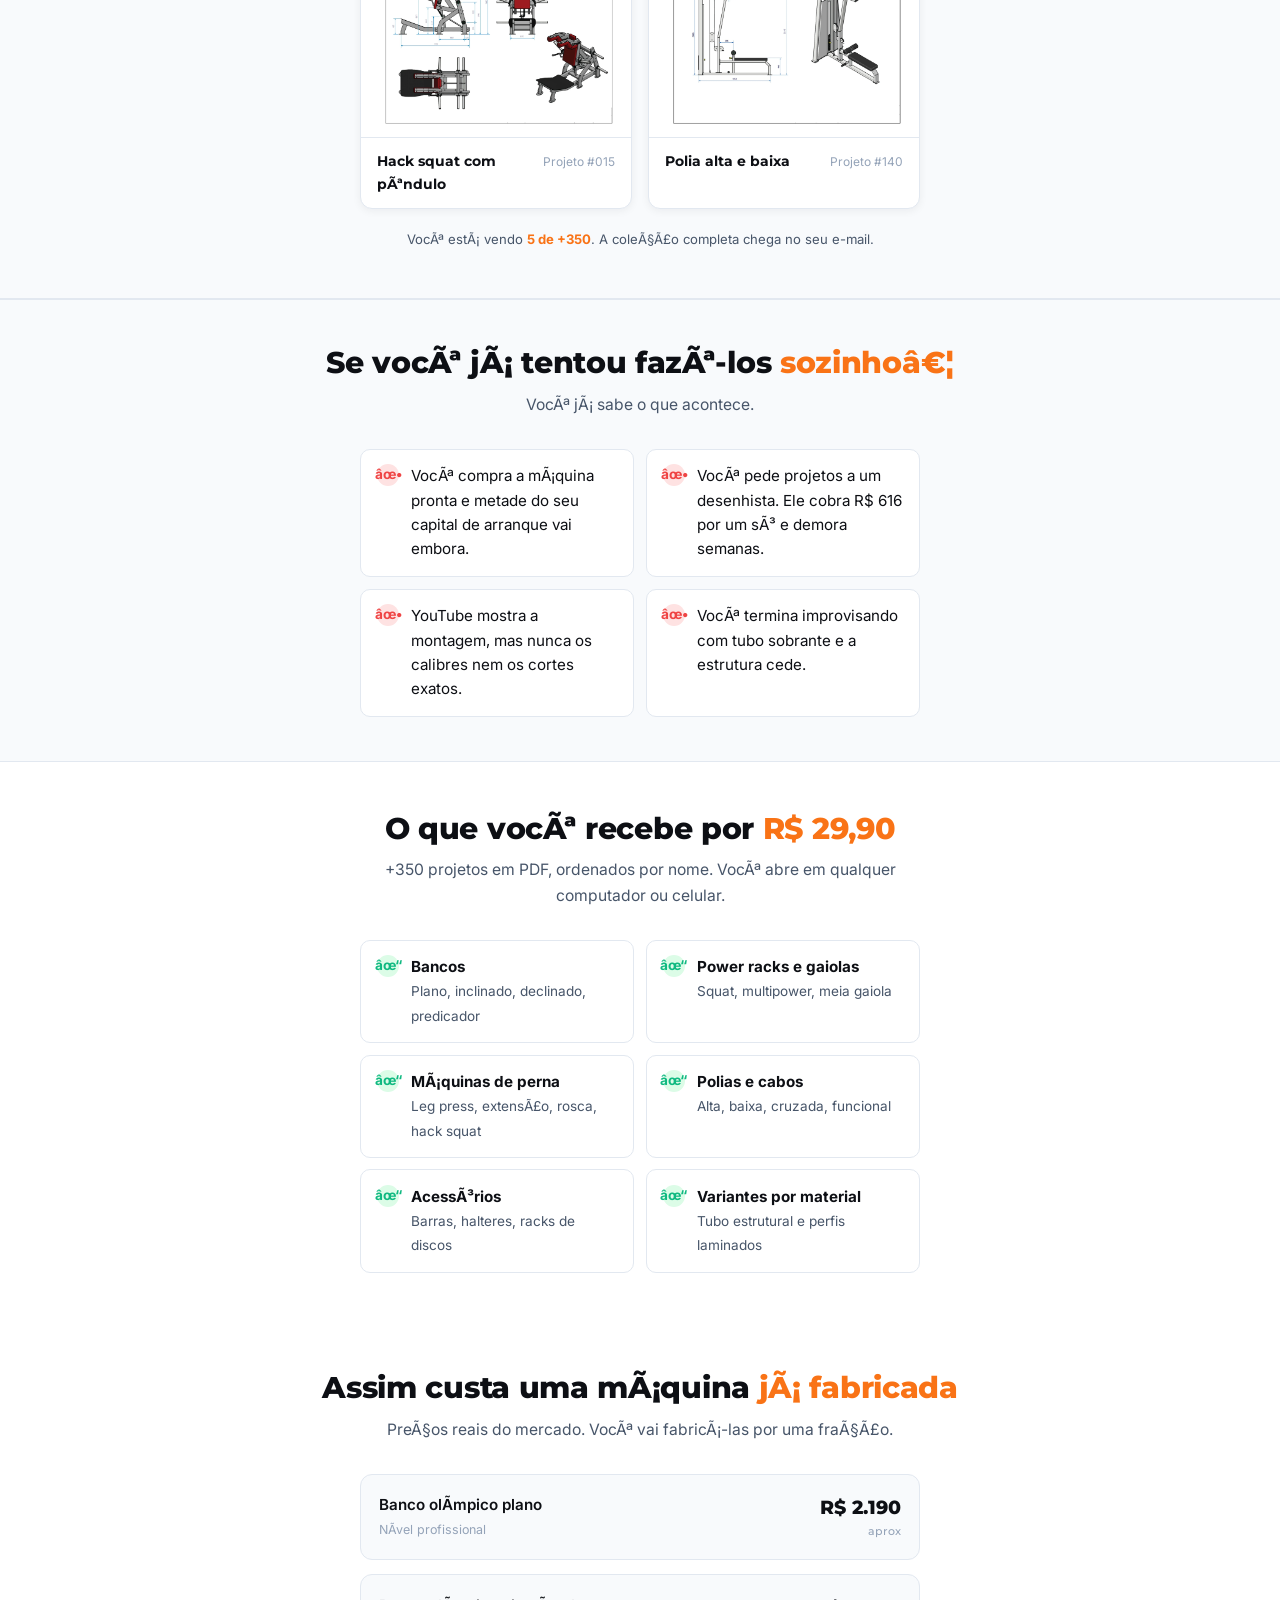
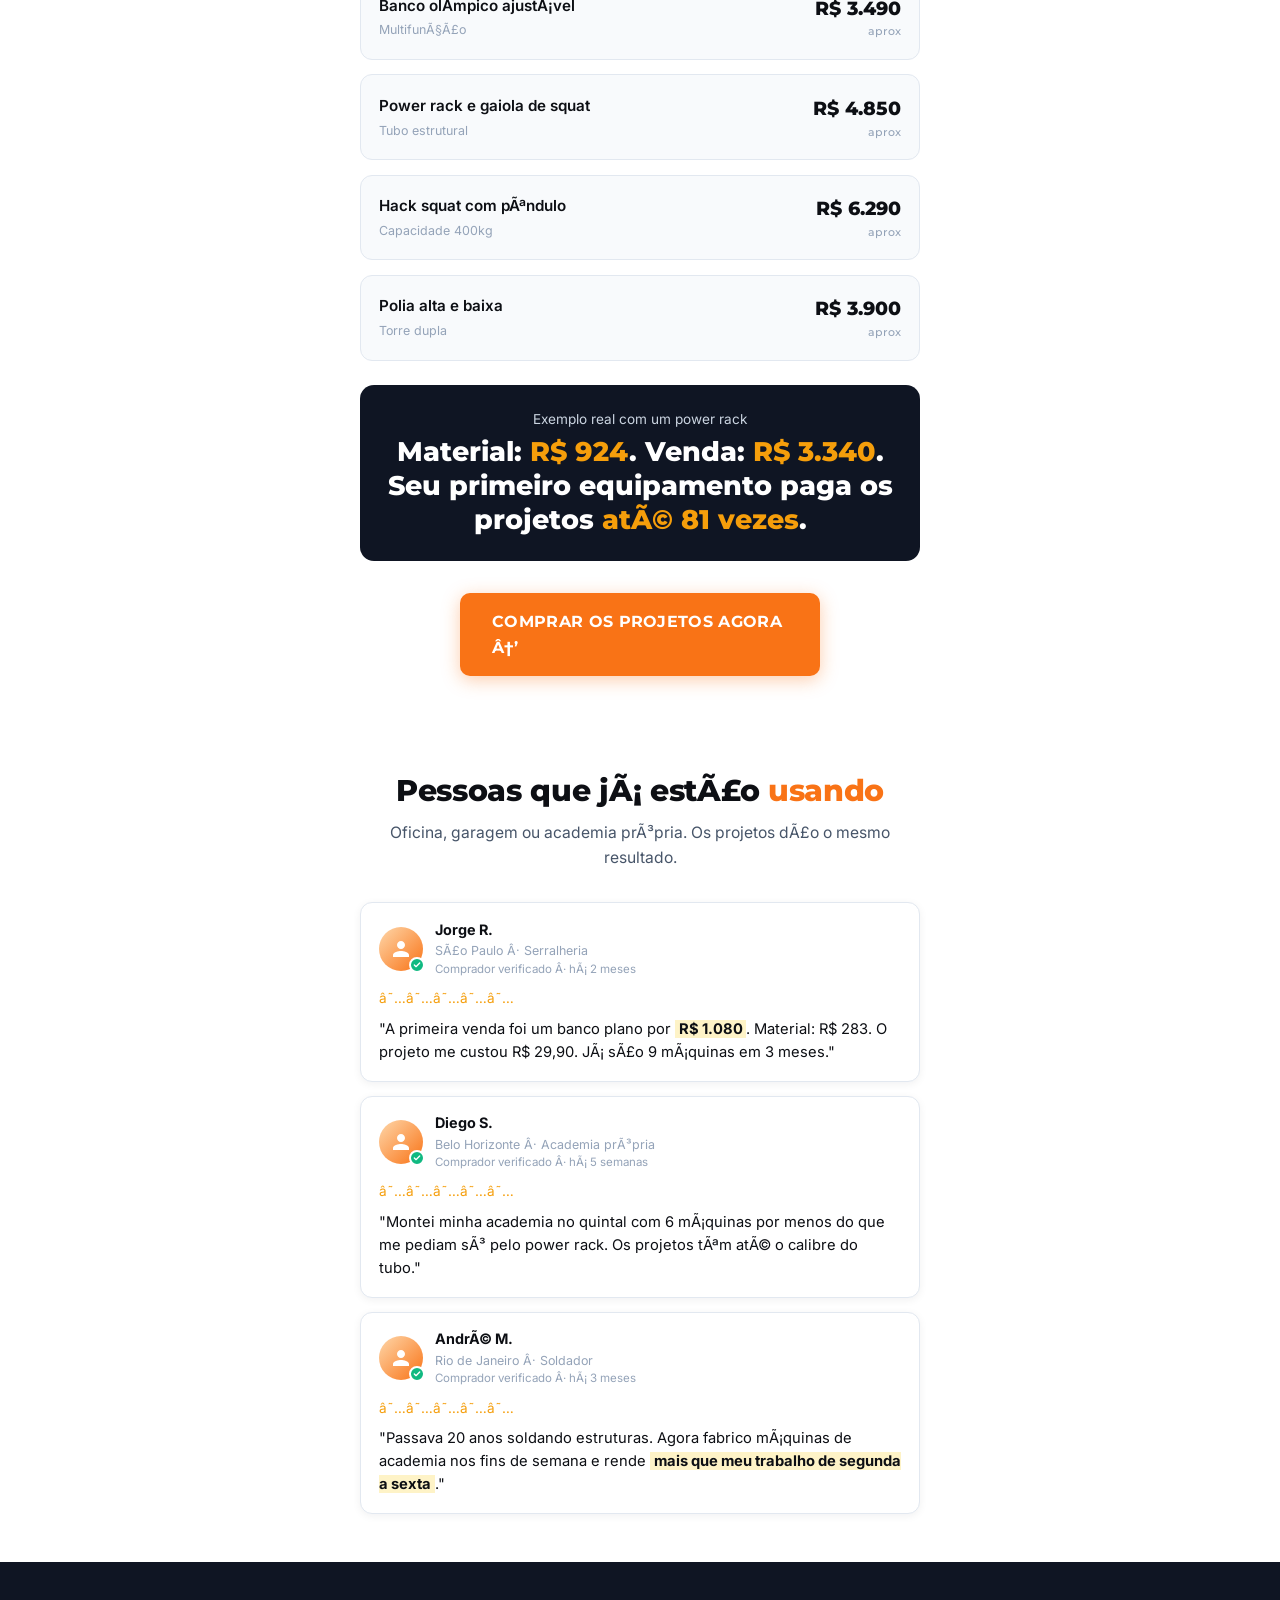
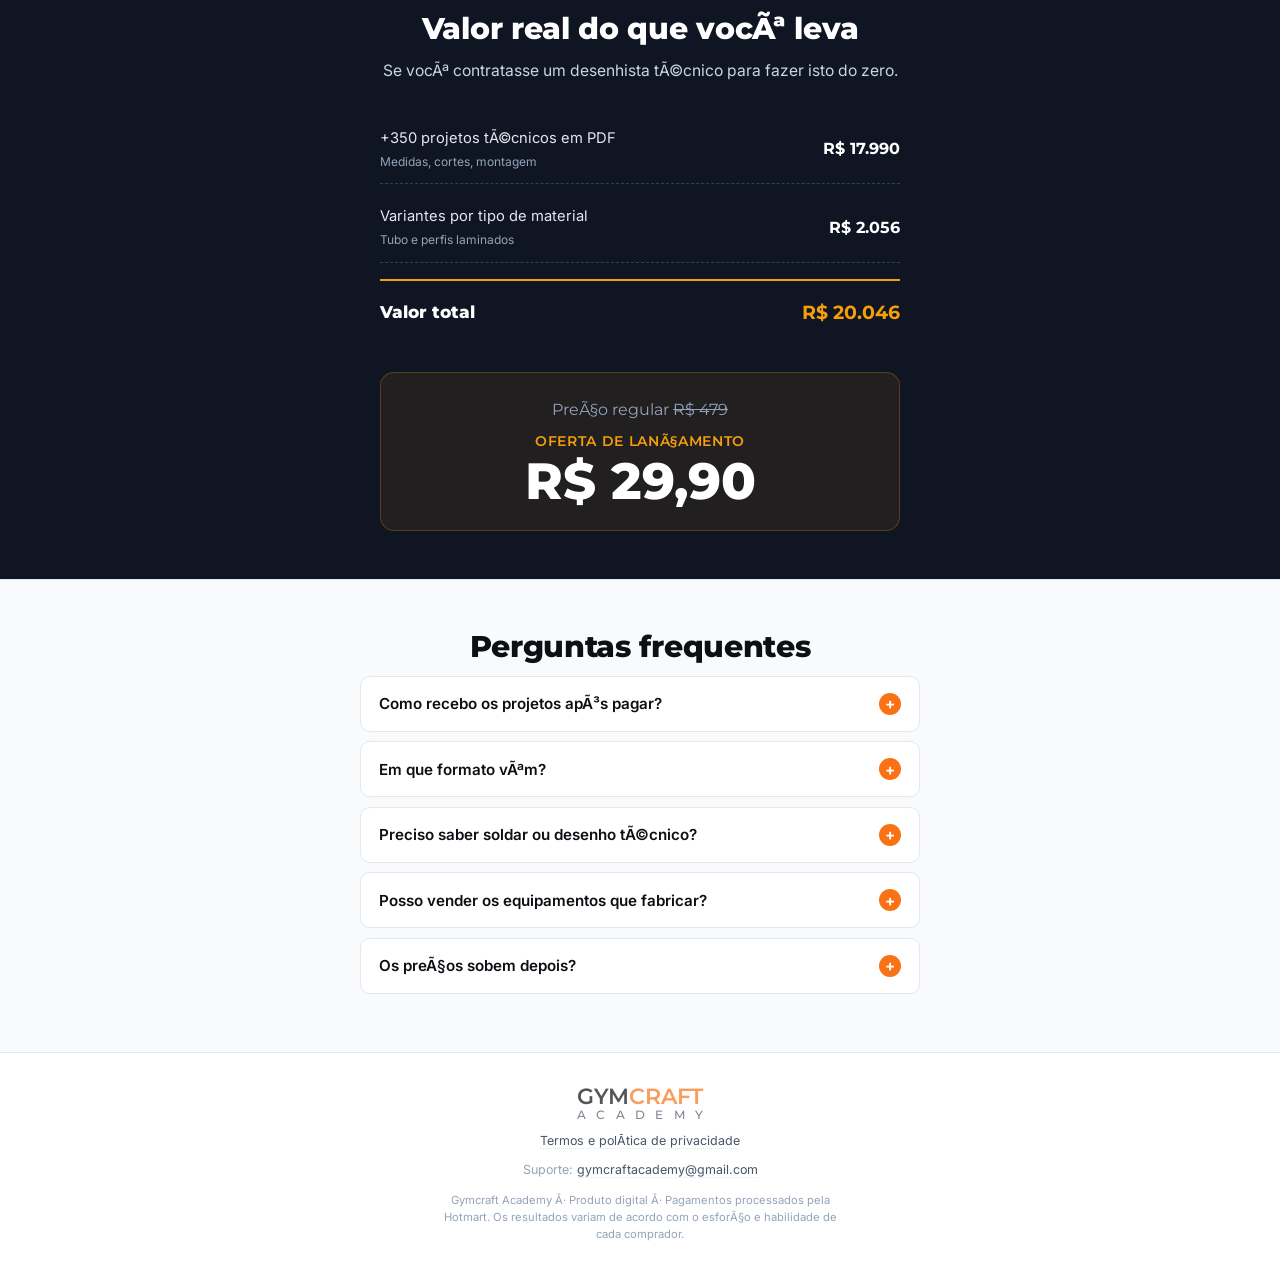
==== commit 5b86c691: "Translate Gymcraft Academy to Brazilian Portuguese and adapt for Brazil market - Convert all 6 HTML " ====
--- a/index.html
+++ b/index.html
@@ -1,5 +1,5 @@
 <!DOCTYPE html>
-<html lang="es">
+<html lang="pt-BR">
 <head>
   <!-- Google tag (gtag.js) -->
   <script async src="https://www.googletagmanager.com/gtag/js?id=G-TRT8PE77RM"></script>
@@ -19,7 +19,7 @@
   (window, document,'script','https://connect.facebook.net/en_US/fbevents.js');
   fbq('init', '963412462765148');
   fbq('track', 'PageView');
-  fbq('track', 'ViewContent', {value: 10, currency: 'USD'});
+  fbq('track', 'ViewContent', {value: 29.90, currency: 'BRL'});
   </script>
   <noscript><img height="1" width="1" style="display:none"
   src="https://www.facebook.com/tr?id=963412462765148&ev=PageView&noscript=1" /></noscript>
@@ -27,8 +27,13 @@
 
   <meta charset="UTF-8" />
   <meta name="viewport" content="width=device-width, initial-scale=1.0" />
-  <meta name="description" content="+350 planos técnicos de máquinas de gym por $10 USD. Medidas reales, vistas de corte, listos para fabricar y revender en LATAM." />
-  <title>+350 Planos Técnicos de Gym por $10 USD. Gymcraft Academy</title>
+  <meta name="description" content="+350 projetos técnicos de máquinas de academia por R$ 29,90. Medidas reais, vistas de corte, prontos para fabricar e revender no Brasil." />
+  <meta property="og:title" content="+350 Projetos Técnicos de Academia por R$ 29,90. Gymcraft Academy" />
+  <meta property="og:description" content="+350 projetos técnicos de máquinas de academia com medidas reais, vistas de corte e guias de montagem. Prontos para levar ao seu ateliê e começar a fabricar." />
+  <meta property="og:type" content="website" />
+  <meta property="og:url" content="https://gymcraftacademy.com" />
+  <meta property="og:locale" content="pt_BR" />
+  <title>+350 Projetos Técnicos de Academia por R$ 29,90. Gymcraft Academy</title>
   <link rel="icon" href="favicon.ico" sizes="any" />
   <link rel="icon" type="image/png" sizes="32x32" href="favicon-32.png" />
   <link rel="icon" type="image/png" sizes="192x192" href="favicon-192.png" />
@@ -40,14 +45,14 @@
 </head>
 <body>
 
-  <!-- ANUNCIO -->
+  <!-- ANÚNCIO -->
   <div class="announcement">
     <div class="ann-line">
       <span class="bolt">⚡</span>
-      Oferta de lanzamiento termina en <span id="timer-top" data-timer>03:00:00</span>
+      Oferta de lançamento termina em <span id="timer-top" data-timer>03:00:00</span>
       <span class="bolt">⚡</span>
     </div>
-    <div class="ann-sub">Cuando termine, el precio regresa a $97 USD. Sin excepciones.</div>
+    <div class="ann-sub">Quando terminar, o preço volta para R$ 479. Sem exceções.</div>
   </div>
 
   <!-- NAV -->
@@ -60,34 +65,34 @@
 
   <!-- HERO -->
   <section class="hero">
-    <h1>Por <em>$10 USD</em> te llevas los planos.<br />La primera máquina que vendas, <em>paga todo</em>.</h1>
+    <h1>Por <em>R$ 29,90</em> você leva os projetos.<br />O primeiro equipamento que vender, <em>paga tudo</em>.</h1>
 
     <p class="lead">
-      +350 planos técnicos de máquinas de gym, con medidas reales, vistas de corte y guías de ensamblaje.
-      <strong>Listos para llevar a tu taller y empezar a fabricar.</strong>
+      +350 projetos técnicos de máquinas de academia, com medidas reais, vistas de corte e guias de montagem.
+      <strong>Prontos para levar ao seu ateliê e começar a fabricar.</strong>
     </p>
 
     <div class="cta-wrap">
-      <a href="https://pay.hotmart.com/R105424818K" class="btn-primary" onclick="fbq('track','InitiateCheckout')">Quiero los planos ahora →</a>
-      <p class="cta-sub">Pago seguro · Acceso inmediato · <strong>Es tuyo para siempre</strong></p>
+      <a href="https://pay.hotmart.com/R105424818K?off=jufouxox" class="btn-primary" onclick="fbq('track','InitiateCheckout')">Quero os projetos agora →</a>
+      <p class="cta-sub">Pagamento seguro · Acesso imediato · <strong>É seu para sempre</strong></p>
       <span class="live-pill">
         <span class="dot"></span>
-        <span id="live-viewers">24</span> personas viendo esta página ahora
+        <span id="live-viewers">24</span> pessoas vendo esta página agora
       </span>
     </div>
   </section>
 
   <!-- PROOF STRIP -->
   <div class="proof-strip">
-    <div class="proof-item"><strong>+350</strong>planos incluidos</div>
-    <div class="proof-item"><strong>$10</strong>USD pago único</div>
-    <div class="proof-item proof-item--wide"><strong>Sin cuotas extras</strong>tuyo para siempre</div>
+    <div class="proof-item"><strong>+350</strong>projetos inclusos</div>
+    <div class="proof-item"><strong>R$ 29,90</strong>pagamento único</div>
+    <div class="proof-item proof-item--wide"><strong>Sem taxas extras</strong>seu para sempre</div>
   </div>
 
   <!-- SAMPLES -->
   <section class="samples" id="muestras">
-    <h2 class="section-title">Mira algunos <em>ejemplos</em> de los planos</h2>
-    <p class="section-sub">Ejemplos reales de la colección. Todos traen medidas, cortes y ensamble.</p>
+    <h2 class="section-title">Veja alguns <em>exemplos</em> dos projetos</h2>
+    <p class="section-sub">Exemplos reais da coleção. Todos trazem medidas, cortes e montagem.</p>
 
     <div class="sample-grid">
 
@@ -99,8 +104,8 @@
           </picture>
         </div>
         <div class="sample-label">
-          <strong>Banca plana olímpica</strong>
-          <span>Plano #001</span>
+          <strong>Banco plano olímpico</strong>
+          <span>Projeto #001</span>
         </div>
       </div>
 
@@ -108,12 +113,12 @@
         <div class="sample-img-wrap">
           <picture>
             <source type="image/webp" srcset="img/samples/02-banca-regulable-01.webp" />
-            <img class="plan" src="img/samples/02-banca-regulable-01.jpg" alt="Plano técnico de banca olímpica regulable" loading="lazy" decoding="async" />
+            <img class="plan" src="img/samples/02-banca-regulable-01.jpg" alt="Projeto técnico de banco olímpico ajustável" loading="lazy" decoding="async" />
           </picture>
         </div>
         <div class="sample-label">
-          <strong>Banca olímpica regulable</strong>
-          <span>Plano #019</span>
+          <strong>Banco olímpico ajustável</strong>
+          <span>Projeto #019</span>
         </div>
       </div>
 
@@ -121,12 +126,12 @@
         <div class="sample-img-wrap">
           <picture>
             <source type="image/webp" srcset="img/samples/03-power-rack-01.webp" />
-            <img class="plan" src="img/samples/03-power-rack-01.jpg" alt="Plano técnico de power rack" loading="lazy" decoding="async" />
+            <img class="plan" src="img/samples/03-power-rack-01.jpg" alt="Projeto técnico de power rack" loading="lazy" decoding="async" />
           </picture>
         </div>
         <div class="sample-label">
           <strong>Power rack</strong>
-          <span>Plano #137</span>
+          <span>Projeto #137</span>
         </div>
       </div>
 
@@ -134,12 +139,12 @@
         <div class="sample-img-wrap">
           <picture>
             <source type="image/webp" srcset="img/samples/04-sentadilla-hack-01.webp" />
-            <img class="plan" src="img/samples/04-sentadilla-hack-01.jpg" alt="Plano técnico de sentadilla hack con péndulo" loading="lazy" decoding="async" />
+            <img class="plan" src="img/samples/04-sentadilla-hack-01.jpg" alt="Projeto técnico de hack squat com pêndulo" loading="lazy" decoding="async" />
           </picture>
         </div>
         <div class="sample-label">
-          <strong>Sentadilla hack con péndulo</strong>
-          <span>Plano #015</span>
+          <strong>Hack squat com pêndulo</strong>
+          <span>Projeto #015</span>
         </div>
       </div>
 
@@ -147,123 +152,123 @@
         <div class="sample-img-wrap">
           <picture>
             <source type="image/webp" srcset="img/samples/05-polea-01.webp" />
-            <img class="plan" src="img/samples/05-polea-01.jpg" alt="Plano técnico de polea alta y baja" loading="lazy" decoding="async" />
+            <img class="plan" src="img/samples/05-polea-01.jpg" alt="Projeto técnico de polia alta e baixa" loading="lazy" decoding="async" />
           </picture>
         </div>
         <div class="sample-label">
-          <strong>Polea alta y baja</strong>
-          <span>Plano #140</span>
-        </div>
-      </div>
-
-    </div>
-
-    <p class="sample-count">Estás viendo <strong>5 de +350</strong>. La colección completa llega a tu correo.</p>
+          <strong>Polia alta e baixa</strong>
+          <span>Projeto #140</span>
+        </div>
+      </div>
+
+    </div>
+
+    <p class="sample-count">Você está vendo <strong>5 de +350</strong>. A coleção completa chega no seu e-mail.</p>
   </section>
 
   <!-- PAIN -->
   <section class="pain">
-    <h2 class="section-title">Si ya intentaste hacerlos<br class="br-mobile" /> <em>tú solo</em><span class="dots-accent">…</span></h2>
-    <p class="section-sub">Ya sabes lo que pasa.</p>
+    <h2 class="section-title">Se você já tentou fazê-los<br class="br-mobile" /> <em>sozinho</em><span class="dots-accent">…</span></h2>
+    <p class="section-sub">Você já sabe o que acontece.</p>
     <div class="pain-list">
       <div class="pain-item">
         <span class="x">✕</span>
-        <div>Compras la máquina hecha y se va la mitad de tu capital de arranque.</div>
+        <div>Você compra a máquina pronta e metade do seu capital de arranque vai embora.</div>
       </div>
       <div class="pain-item">
         <span class="x">✕</span>
-        <div>Pides planos a un dibujante. Te cobra $120 USD por uno solo y tarda semanas.</div>
+        <div>Você pede projetos a um desenhista. Ele cobra R$ 616 por um só e demora semanas.</div>
       </div>
       <div class="pain-item">
         <span class="x">✕</span>
-        <div>YouTube muestra el armado, pero nunca los calibres ni los cortes exactos.</div>
+        <div>YouTube mostra a montagem, mas nunca os calibres nem os cortes exatos.</div>
       </div>
       <div class="pain-item">
         <span class="x">✕</span>
-        <div>Terminas improvisando con tubo sobrante y la estructura se dobla.</div>
+        <div>Você termina improvisando com tubo sobrante e a estrutura cede.</div>
       </div>
     </div>
   </section>
 
   <!-- INCLUDES -->
   <section class="includes">
-    <h2 class="section-title">Lo que recibes por <em>$10 USD</em></h2>
+    <h2 class="section-title">O que você recebe por <em>R$ 29,90</em></h2>
     <p class="section-sub">
-      +350 planos en PDF, ordenados por nombre. Los abres en cualquier computadora o celular.
+      +350 projetos em PDF, ordenados por nome. Você abre em qualquer computador ou celular.
     </p>
 
     <div class="cat-grid">
       <div class="cat-item">
         <span class="chk">✓</span>
-        <div><strong>Bancas</strong><span>Planas, inclinadas, declinadas, predicador</span></div>
-      </div>
-      <div class="cat-item">
-        <span class="chk">✓</span>
-        <div><strong>Power racks y jaulas</strong><span>Squat, multipower, media jaula</span></div>
-      </div>
-      <div class="cat-item">
-        <span class="chk">✓</span>
-        <div><strong>Máquinas de pierna</strong><span>Leg press, extensión, curl, prensa hack</span></div>
-      </div>
-      <div class="cat-item">
-        <span class="chk">✓</span>
-        <div><strong>Poleas y cables</strong><span>Alta, baja, cruzada, funcional</span></div>
-      </div>
-      <div class="cat-item">
-        <span class="chk">✓</span>
-        <div><strong>Accesorios</strong><span>Barras, mancuernas, racks de disco</span></div>
-      </div>
-      <div class="cat-item">
-        <span class="chk">✓</span>
-        <div><strong>Variantes por material</strong><span>Tubo estructural y perfiles laminados</span></div>
+        <div><strong>Bancos</strong><span>Plano, inclinado, declinado, predicador</span></div>
+      </div>
+      <div class="cat-item">
+        <span class="chk">✓</span>
+        <div><strong>Power racks e gaiolas</strong><span>Squat, multipower, meia gaiola</span></div>
+      </div>
+      <div class="cat-item">
+        <span class="chk">✓</span>
+        <div><strong>Máquinas de perna</strong><span>Leg press, extensão, rosca, hack squat</span></div>
+      </div>
+      <div class="cat-item">
+        <span class="chk">✓</span>
+        <div><strong>Polias e cabos</strong><span>Alta, baixa, cruzada, funcional</span></div>
+      </div>
+      <div class="cat-item">
+        <span class="chk">✓</span>
+        <div><strong>Acessórios</strong><span>Barras, halteres, racks de discos</span></div>
+      </div>
+      <div class="cat-item">
+        <span class="chk">✓</span>
+        <div><strong>Variantes por material</strong><span>Tubo estrutural e perfis laminados</span></div>
       </div>
     </div>
   </section>
 
   <!-- PRICE ANCHOR -->
   <section class="anchor">
-    <h2 class="section-title">Así cuesta una máquina <em>ya fabricada</em></h2>
+    <h2 class="section-title">Assim custa uma máquina <em>já fabricada</em></h2>
     <p class="section-sub">
-      Precios reales del mercado. Tú las vas a fabricar a una fracción.
+      Preços reais do mercado. Você vai fabricá-las por uma fração.
     </p>
 
     <div class="anchor-grid">
       <div class="anchor-card">
-        <div class="machine">Banca olímpica plana<small>Nivel profesional</small></div>
-        <div class="price">$425<small>USD</small></div>
+        <div class="machine">Banco olímpico plano<small>Nível profissional</small></div>
+        <div class="price">R$ 2.190<small>aprox</small></div>
       </div>
       <div class="anchor-card">
-        <div class="machine">Banca olímpica regulable<small>Multifunción</small></div>
-        <div class="price">$680<small>USD</small></div>
+        <div class="machine">Banco olímpico ajustável<small>Multifunção</small></div>
+        <div class="price">R$ 3.490<small>aprox</small></div>
       </div>
       <div class="anchor-card">
-        <div class="machine">Power rack y jaula de squat<small>Tubo estructural</small></div>
-        <div class="price">$945<small>USD</small></div>
+        <div class="machine">Power rack e gaiola de squat<small>Tubo estrutural</small></div>
+        <div class="price">R$ 4.850<small>aprox</small></div>
       </div>
       <div class="anchor-card">
-        <div class="machine">Sentadilla hack con péndulo<small>Capacidad 400kg</small></div>
-        <div class="price">$1,225<small>USD</small></div>
+        <div class="machine">Hack squat com pêndulo<small>Capacidade 400kg</small></div>
+        <div class="price">R$ 6.290<small>aprox</small></div>
       </div>
       <div class="anchor-card">
-        <div class="machine">Polea alta y baja<small>Torre doble</small></div>
-        <div class="price">$760<small>USD</small></div>
+        <div class="machine">Polia alta e baixa<small>Torre dupla</small></div>
+        <div class="price">R$ 3.900<small>aprox</small></div>
       </div>
     </div>
 
     <div class="anchor-punch">
-      <div class="line1">Ejemplo real con un power rack</div>
-      <div class="line2">Material: <em>$180 USD</em>.<br class="br-mobile" /> Venta: <em>$650 USD</em>.<br />Tu primera máquina paga los planos <em>hasta 47 veces</em>.</div>
+      <div class="line1">Exemplo real com um power rack</div>
+      <div class="line2">Material: <em>R$ 924</em>.<br class="br-mobile" /> Venda: <em>R$ 3.340</em>.<br />Seu primeiro equipamento paga os projetos <em>até 81 vezes</em>.</div>
     </div>
 
     <div class="cta-wrap cta-desktop-only" style="margin-top:2rem;">
-      <a href="https://pay.hotmart.com/R105424818K" class="btn-primary" onclick="fbq('track','InitiateCheckout')">Comprar los planos ahora →</a>
+      <a href="https://pay.hotmart.com/R105424818K?off=jufouxox" class="btn-primary" onclick="fbq('track','InitiateCheckout')">Comprar os projetos agora →</a>
     </div>
   </section>
 
   <!-- CASES -->
   <section class="cases">
-    <h2 class="section-title">Gente que ya los está <em>usando</em></h2>
-    <p class="section-sub">Taller, garaje o gym propio. Los planos dan el mismo resultado.</p>
+    <h2 class="section-title">Pessoas que já estão <em>usando</em></h2>
+    <p class="section-sub">Oficina, garagem ou academia própria. Os projetos dão o mesmo resultado.</p>
 
     <div class="case-grid">
 
@@ -277,13 +282,13 @@
           </div>
           <div class="case-meta">
             <strong>Jorge R.</strong>
-            <span>Monterrey · Taller metálico</span>
-            <span class="date">Comprador verificado · hace 2 meses</span>
+            <span>São Paulo · Serralheria</span>
+            <span class="date">Comprador verificado · há 2 meses</span>
           </div>
         </div>
         <div class="case-stars">★★★★★</div>
         <div class="case-body">
-          "La primera venta fue una banca plana a <strong>$210 USD</strong>. Material: $55. El plano me costó $10. Llevo 9 máquinas en 3 meses."
+          "A primeira venda foi um banco plano por <strong>R$ 1.080</strong>. Material: R$ 283. O projeto me custou R$ 29,90. Já são 9 máquinas em 3 meses."
         </div>
       </div>
 
@@ -297,13 +302,13 @@
           </div>
           <div class="case-meta">
             <strong>Diego S.</strong>
-            <span>Bogotá · Gym propio</span>
-            <span class="date">Comprador verificado · hace 5 semanas</span>
+            <span>Belo Horizonte · Academia própria</span>
+            <span class="date">Comprador verificado · há 5 semanas</span>
           </div>
         </div>
         <div class="case-stars">★★★★★</div>
         <div class="case-body">
-          "Monté mi gym en el patio con 6 máquinas por menos de lo que me pedían solo por el power rack. Los planos traen hasta el calibre del tubo."
+          "Montei minha academia no quintal com 6 máquinas por menos do que me pediam só pelo power rack. Os projetos têm até o calibre do tubo."
         </div>
       </div>
 
@@ -316,14 +321,14 @@
             </span>
           </div>
           <div class="case-meta">
-            <strong>Andrés M.</strong>
-            <span>Guadalajara · Soldador</span>
-            <span class="date">Comprador verificado · hace 3 meses</span>
+            <strong>André M.</strong>
+            <span>Rio de Janeiro · Soldador</span>
+            <span class="date">Comprador verificado · há 3 meses</span>
           </div>
         </div>
         <div class="case-stars">★★★★★</div>
         <div class="case-body">
-          "Llevaba 20 años soldando rejas. Ahora fabrico máquinas de gym los fines de semana y me deja <strong>más que mi trabajo de lunes a viernes</strong>."
+          "Passava 20 anos soldando estruturas. Agora fabrico máquinas de academia nos fins de semana e rende <strong>mais que meu trabalho de segunda a sexta</strong>."
         </div>
       </div>
 
@@ -332,84 +337,84 @@
 
   <!-- STACK -->
   <section class="stack">
-    <h2 class="section-title">Valor real de lo que te llevas</h2>
-    <p class="section-sub">Si contrataras un dibujante técnico para hacer esto desde cero.</p>
+    <h2 class="section-title">Valor real do que você leva</h2>
+    <p class="section-sub">Se você contratasse um desenhista técnico para fazer isto do zero.</p>
 
     <div class="stack-list">
       <div class="stack-row">
-        <div class="label">+350 planos técnicos en PDF<small>Medidas, cortes, ensamble</small></div>
-        <div class="val">$3,500 USD</div>
+        <div class="label">+350 projetos técnicos em PDF<small>Medidas, cortes, montagem</small></div>
+        <div class="val">R$ 17.990</div>
       </div>
       <div class="stack-row">
-        <div class="label">Variantes por tipo de material<small>Tubo y perfiles laminados</small></div>
-        <div class="val">$400 USD</div>
+        <div class="label">Variantes por tipo de material<small>Tubo e perfis laminados</small></div>
+        <div class="val">R$ 2.056</div>
       </div>
       <div class="stack-row stack-sum">
         <div class="label"><strong>Valor total</strong></div>
-        <div class="val">$3,900 USD</div>
+        <div class="val">R$ 20.046</div>
       </div>
     </div>
 
     <div class="stack-total">
-      <div class="was">Precio regular <s>$97 USD</s></div>
-      <div class="pay">Oferta de lanzamiento</div>
-      <div class="now">$10<small> USD</small></div>
+      <div class="was">Preço regular <s>R$ 479</s></div>
+      <div class="pay">Oferta de lançamento</div>
+      <div class="now">R$ 29,90<small></small></div>
     </div>
   </section>
 
   <!-- FAQ -->
   <section class="faq">
-    <h2 class="section-title">Preguntas frecuentes</h2>
+    <h2 class="section-title">Perguntas frequentes</h2>
 
     <div class="faq-list">
 
       <div class="faq-item">
         <button class="faq-q" type="button">
-          <span>¿Cómo recibo los planos después de pagar?</span>
+          <span>Como recebo os projetos após pagar?</span>
           <span class="plus">+</span>
         </button>
         <div class="faq-a"><div class="faq-a-inner">
-          Hotmart te manda un correo con el link de descarga en menos de un minuto. Abres, descargas el ZIP, listo. Los +350 planos quedan en tu computadora.
+          Hotmart te manda um e-mail com o link de download em menos de um minuto. Você abre, baixa o ZIP, pronto. Os +350 projetos ficam no seu computador.
         </div></div>
       </div>
 
       <div class="faq-item">
         <button class="faq-q" type="button">
-          <span>¿En qué formato vienen?</span>
+          <span>Em que formato vêm?</span>
           <span class="plus">+</span>
         </button>
         <div class="faq-a"><div class="faq-a-inner">
-          PDF. Se abre en cualquier teléfono o computadora, sin programas raros. Cada plano trae vistas frontales, laterales, medidas, cortes y ensamblaje.
+          PDF. Abre em qualquer celular ou computador, sem programas estranhos. Cada projeto traz vistas frontais, laterais, medidas, cortes e montagem.
         </div></div>
       </div>
 
       <div class="faq-item">
         <button class="faq-q" type="button">
-          <span>¿Necesito saber soldar o dibujo técnico?</span>
+          <span>Preciso saber soldar ou desenho técnico?</span>
           <span class="plus">+</span>
         </button>
         <div class="faq-a"><div class="faq-a-inner">
-          Si sabes leer un plano básico, o trabajas con alguien que sí, el material te sirve. Si eres soldador, lo agradeces más: vas directo al corte.
+          Se você sabe ler um projeto básico, ou trabalha com alguém que sabe, o material te serve. Se você é soldador, aprecia ainda mais: vai direto ao corte.
         </div></div>
       </div>
 
       <div class="faq-item">
         <button class="faq-q" type="button">
-          <span>¿Puedo vender las máquinas que fabrique?</span>
+          <span>Posso vender os equipamentos que fabricar?</span>
           <span class="plus">+</span>
         </button>
         <div class="faq-a"><div class="faq-a-inner">
-          Sí. Las máquinas que fabriques con los planos son tuyas para uso personal o comercial. Lo único que no está permitido es revender los PDFs originales.
+          Sim. Os equipamentos que você fabricar com os projetos são seus para uso pessoal ou comercial. A única coisa não permitida é revender os PDFs originais.
         </div></div>
       </div>
 
       <div class="faq-item">
         <button class="faq-q" type="button">
-          <span>¿Los precios suben después?</span>
+          <span>Os preços sobem depois?</span>
           <span class="plus">+</span>
         </button>
         <div class="faq-a"><div class="faq-a-inner">
-          Sí. $10 USD es el precio de lanzamiento. Cuando termine el contador, regresa a $97 USD y se queda ahí.
+          Sim. R$ 29,90 é o preço de lançamento. Quando o contador terminar, volta para R$ 479 e fica nisso.
         </div></div>
       </div>
 
@@ -425,24 +430,24 @@
       </div>
     </div>
     <div>
-      <a href="legal.html">Términos y política de privacidad</a>
+      <a href="legal.html">Termos e política de privacidade</a>
     </div>
     <div style="margin-top:0.6rem;">
-      Soporte: <a href="mailto:gymcraftacademy@gmail.com">gymcraftacademy@gmail.com</a>
+      Suporte: <a href="mailto:gymcraftacademy@gmail.com">gymcraftacademy@gmail.com</a>
     </div>
     <p class="disclaimer">
-      Gymcraft Academy · Producto digital · Pagos procesados por Hotmart.
-      Los resultados varían según el esfuerzo y habilidad de cada comprador.
+      Gymcraft Academy · Produto digital · Pagamentos processados pela Hotmart.
+      Os resultados variam de acordo com o esforço e habilidade de cada comprador.
     </p>
   </footer>
 
   <!-- STICKY CTA MOBILE -->
   <div class="sticky-cta" id="sticky-cta">
     <div class="s-meta">
-      <span class="s-price">$10 USD · +350 planos</span>
+      <span class="s-price">R$ 29,90 · +350 projetos</span>
       <span class="s-timer" data-timer>03:00:00</span>
     </div>
-    <a href="https://pay.hotmart.com/R105424818K" class="btn-primary" onclick="fbq('track','InitiateCheckout')">Quiero los planos →</a>
+    <a href="https://pay.hotmart.com/R105424818K?off=jufouxox" class="btn-primary" onclick="fbq('track','InitiateCheckout')">Quero os projetos →</a>
   </div>
 
   <script src="js/timer.js"></script>
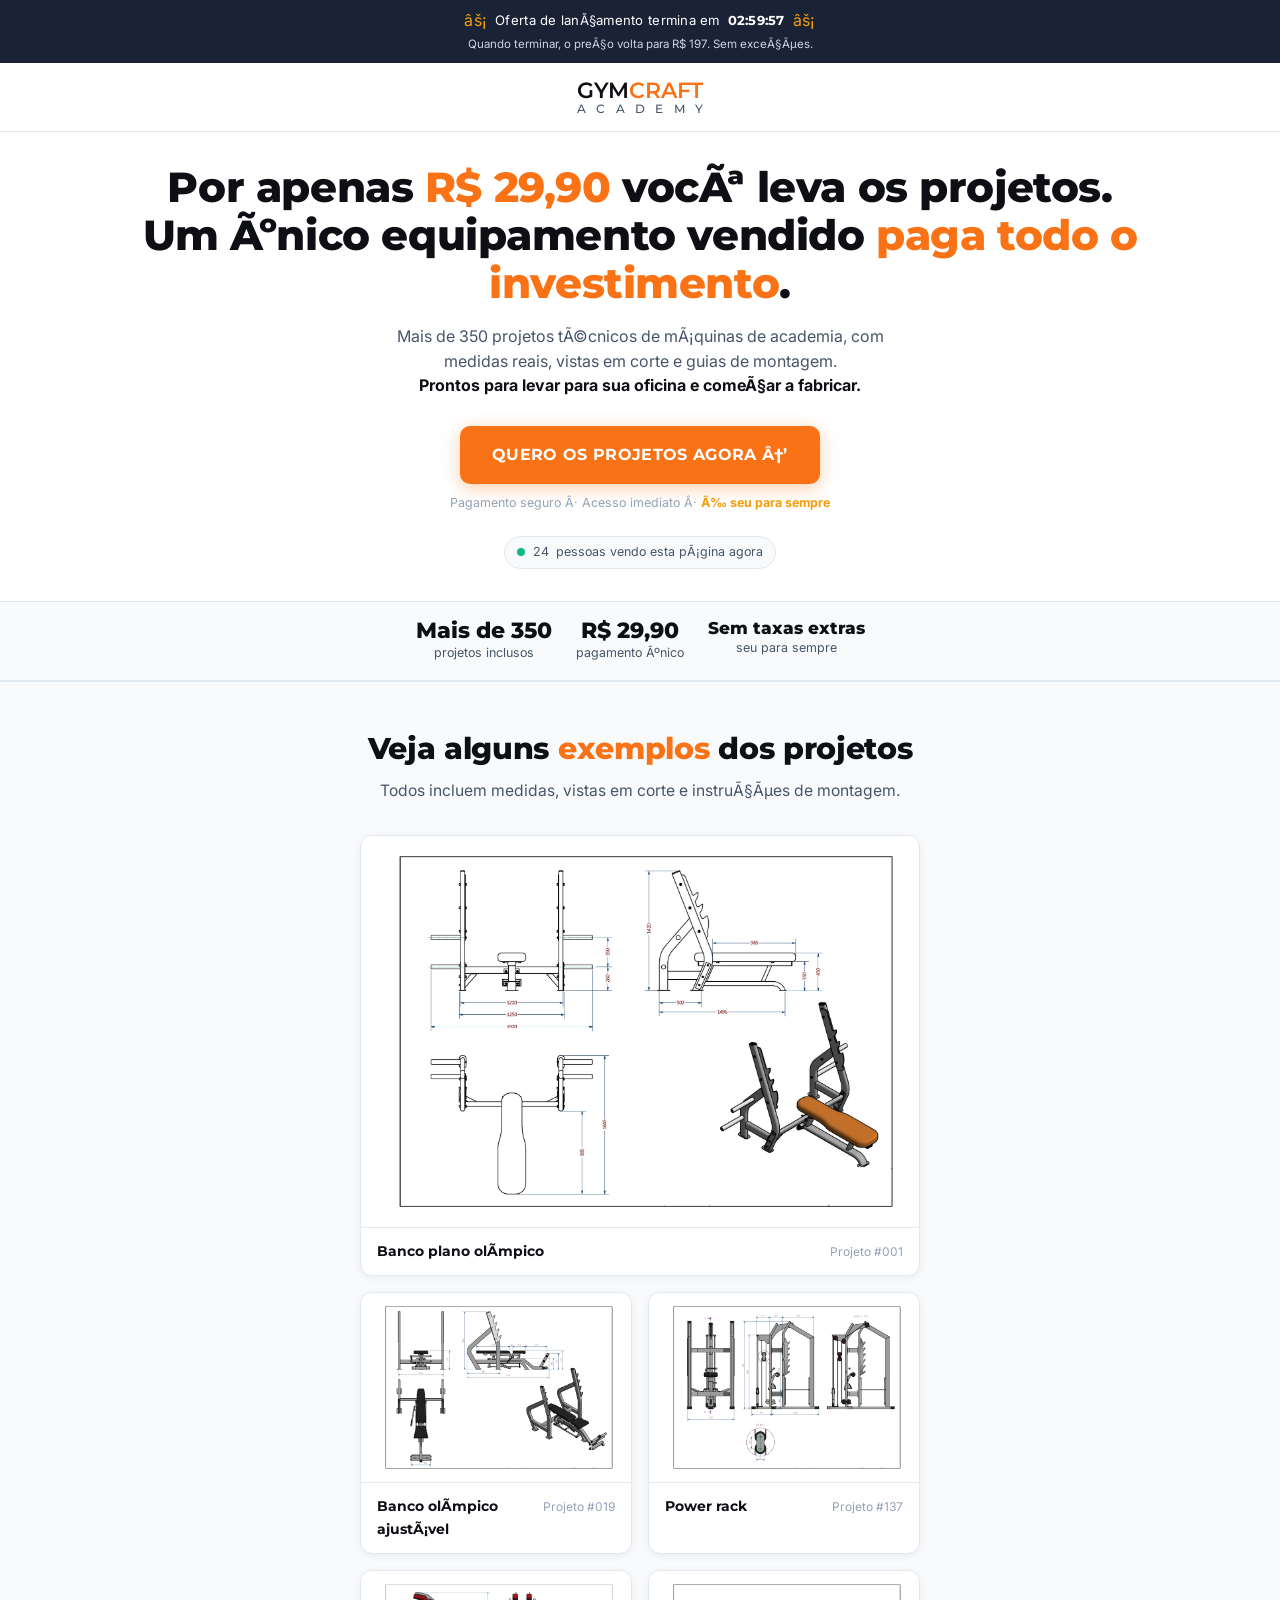
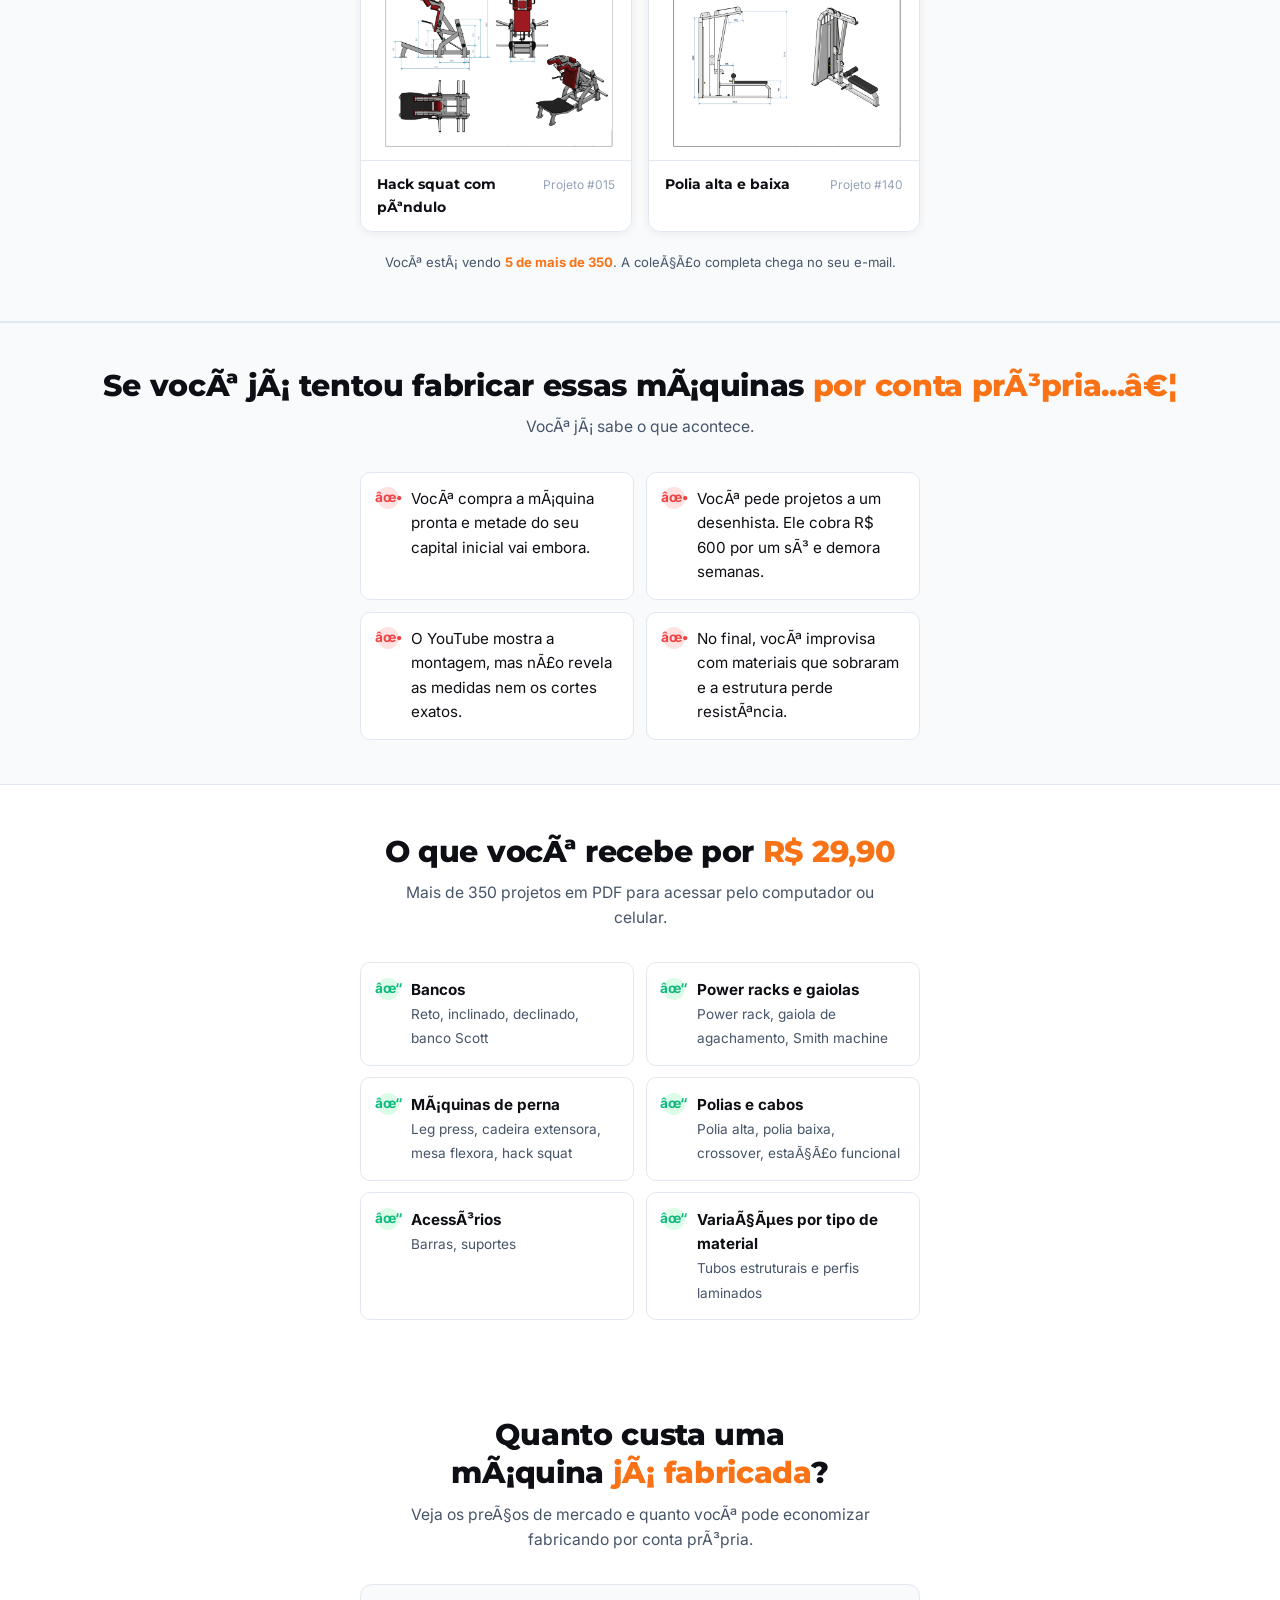
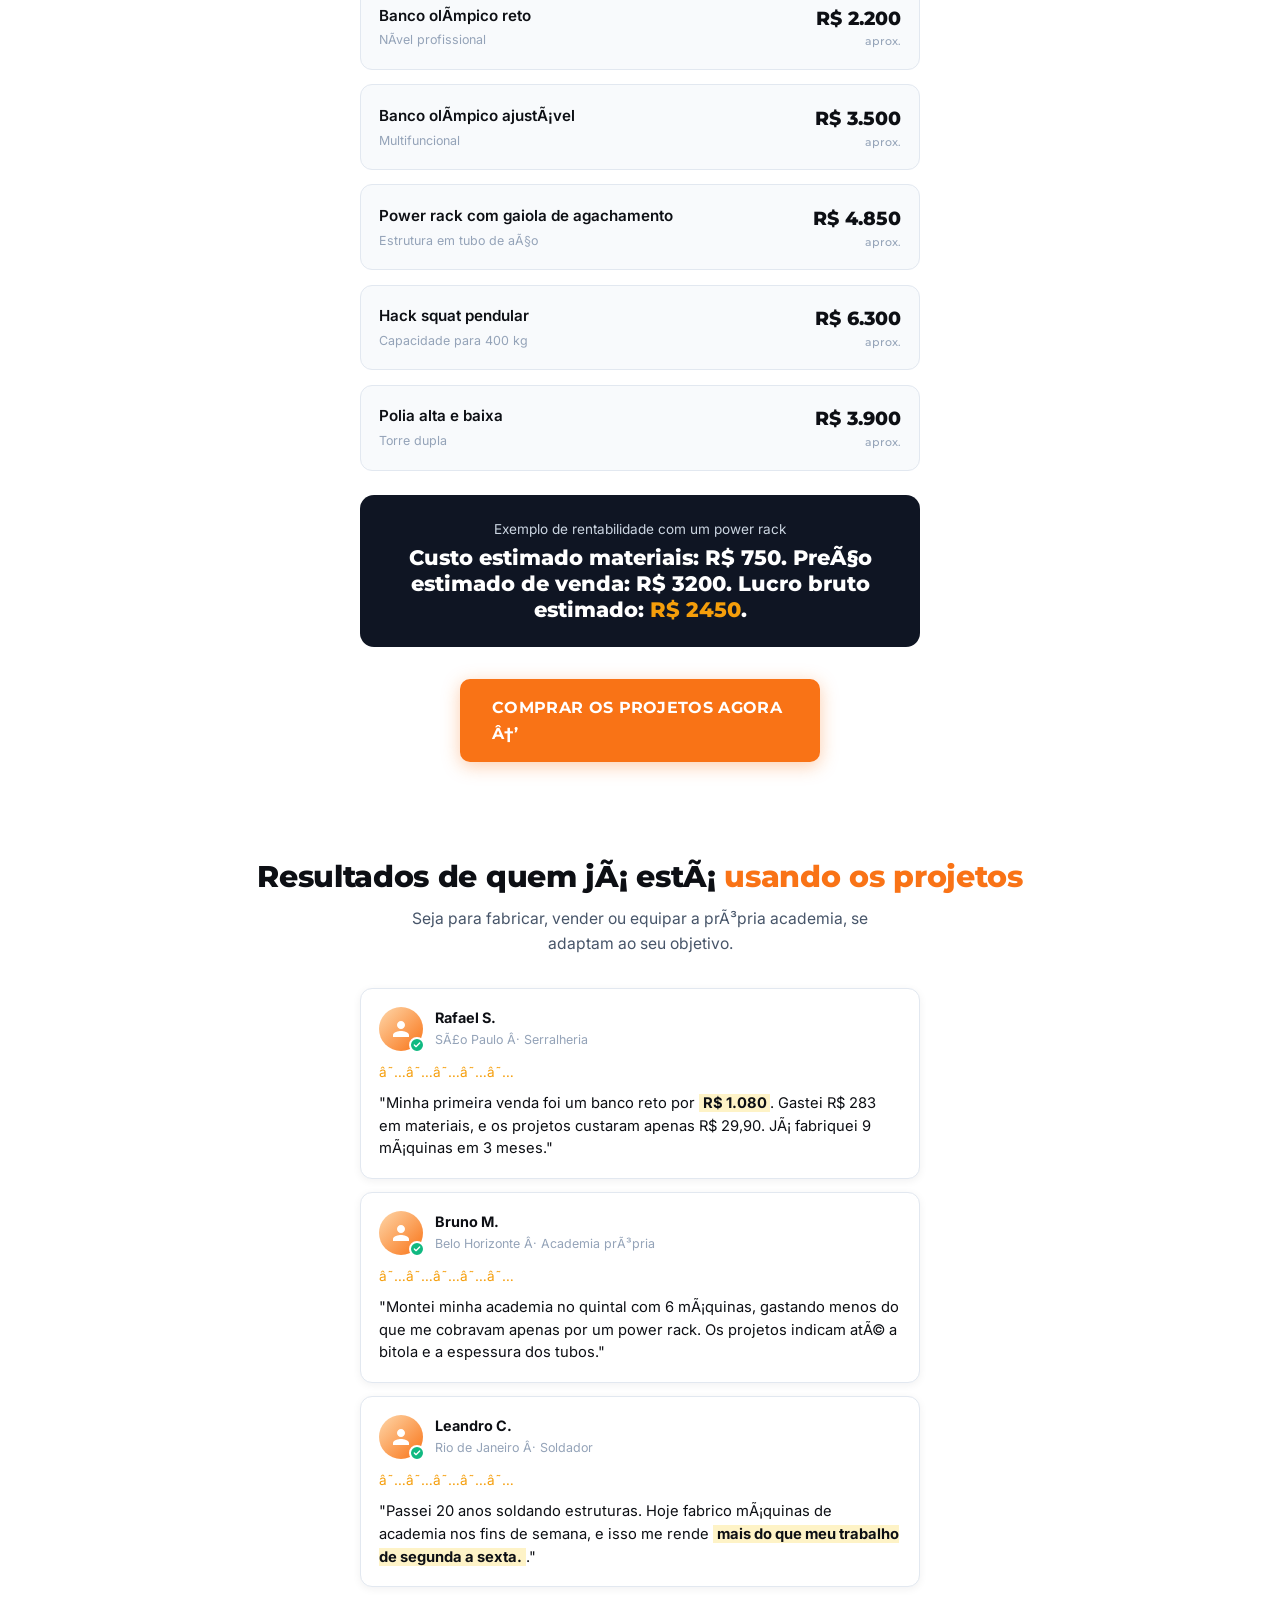
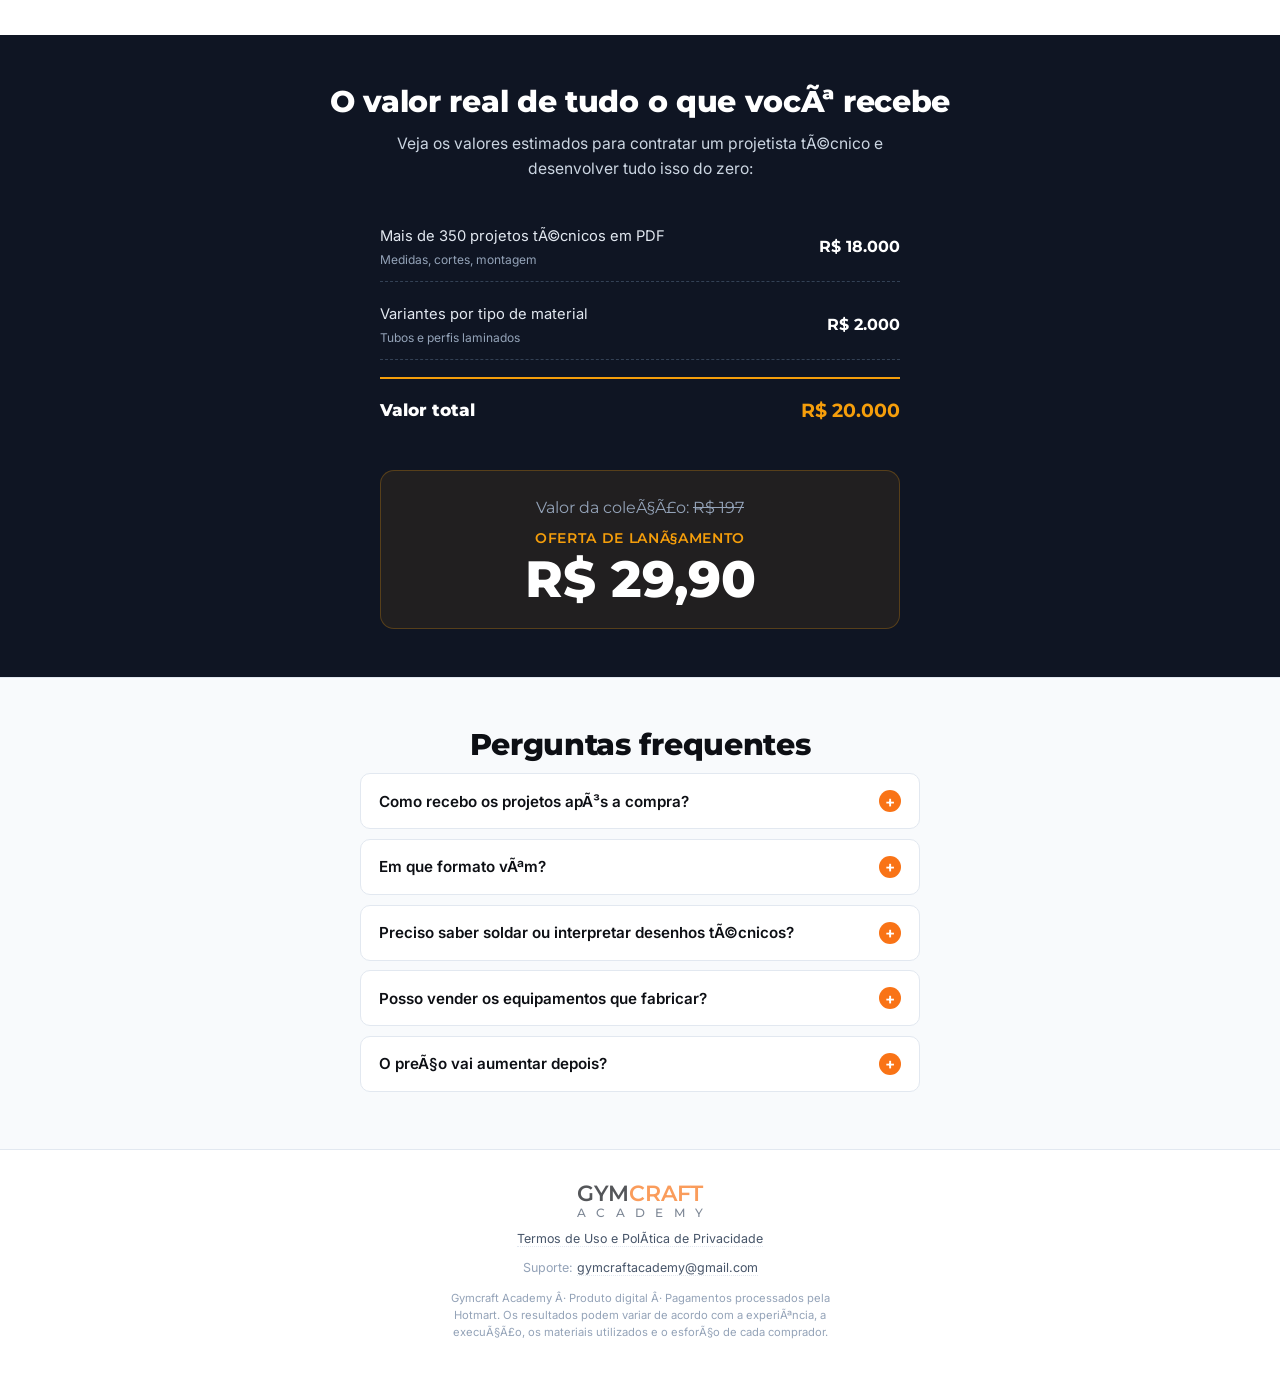
==== commit a3787634: "Update styling and legal copy across published pages Adjust css/style.css and the 5 published HTML p" ====
--- a/index.html
+++ b/index.html
@@ -1,48 +1,58 @@
 <!DOCTYPE html>
 <html lang="pt-BR">
+
 <head>
   <!-- Google tag (gtag.js) -->
   <script async src="https://www.googletagmanager.com/gtag/js?id=G-TRT8PE77RM"></script>
   <script>
     window.dataLayer = window.dataLayer || [];
-    function gtag(){dataLayer.push(arguments);}
+    function gtag() { dataLayer.push(arguments); }
     gtag('js', new Date());
     gtag('config', 'G-TRT8PE77RM');
   </script>
 
   <!-- Meta Pixel Code -->
   <script>
-  !function(f,b,e,v,n,t,s){if(f.fbq)return;n=f.fbq=function(){n.callMethod?
-  n.callMethod.apply(n,arguments):n.queue.push(arguments)};if(!f._fbq)f._fbq=n;
-  n.push=n;n.loaded=!0;n.version='2.0';n.queue=[];t=b.createElement(e);t.async=!0;
-  t.src=v;s=b.getElementsByTagName(e)[0];s.parentNode.insertBefore(t,s)}
-  (window, document,'script','https://connect.facebook.net/en_US/fbevents.js');
-  fbq('init', '963412462765148');
-  fbq('track', 'PageView');
-  fbq('track', 'ViewContent', {value: 29.90, currency: 'BRL'});
+    !function (f, b, e, v, n, t, s) {
+      if (f.fbq) return; n = f.fbq = function () {
+        n.callMethod ?
+          n.callMethod.apply(n, arguments) : n.queue.push(arguments)
+      }; if (!f._fbq) f._fbq = n;
+      n.push = n; n.loaded = !0; n.version = '2.0'; n.queue = []; t = b.createElement(e); t.async = !0;
+      t.src = v; s = b.getElementsByTagName(e)[0]; s.parentNode.insertBefore(t, s)
+    }
+      (window, document, 'script', 'https://connect.facebook.net/en_US/fbevents.js');
+    fbq('init', '963412462765148');
+    fbq('track', 'PageView');
+    fbq('track', 'ViewContent', { value: 29.90, currency: 'BRL' });
   </script>
   <noscript><img height="1" width="1" style="display:none"
-  src="https://www.facebook.com/tr?id=963412462765148&ev=PageView&noscript=1" /></noscript>
+      src="https://www.facebook.com/tr?id=963412462765148&ev=PageView&noscript=1" /></noscript>
   <!-- End Meta Pixel Code -->
 
   <meta charset="UTF-8" />
   <meta name="viewport" content="width=device-width, initial-scale=1.0" />
-  <meta name="description" content="+350 projetos técnicos de máquinas de academia por R$ 29,90. Medidas reais, vistas de corte, prontos para fabricar e revender no Brasil." />
-  <meta property="og:title" content="+350 Projetos Técnicos de Academia por R$ 29,90. Gymcraft Academy" />
-  <meta property="og:description" content="+350 projetos técnicos de máquinas de academia com medidas reais, vistas de corte e guias de montagem. Prontos para levar ao seu ateliê e começar a fabricar." />
+  <meta name="description"
+    content="Mais de 350 projetos técnicos de máquinas de academia por R$ 29,90. Medidas reais, vistas de corte, prontos para fabricar e revender no Brasil." />
+  <meta property="og:title" content="Mais de 350 Projetos Técnicos de Academia por R$ 29,90. Gymcraft Academy" />
+  <meta property="og:description"
+    content="Mais de 350 projetos técnicos de máquinas de academia com medidas reais, vistas de corte e guias de montagem. Prontos para levar ao seu ateliê e começar a fabricar." />
   <meta property="og:type" content="website" />
   <meta property="og:url" content="https://gymcraftacademy.com" />
   <meta property="og:locale" content="pt_BR" />
-  <title>+350 Projetos Técnicos de Academia por R$ 29,90. Gymcraft Academy</title>
+  <title>Mais de 350 Projetos Técnicos de Academia por R$ 29,90. Gymcraft Academy</title>
   <link rel="icon" href="favicon.ico" sizes="any" />
   <link rel="icon" type="image/png" sizes="32x32" href="favicon-32.png" />
   <link rel="icon" type="image/png" sizes="192x192" href="favicon-192.png" />
   <link rel="apple-touch-icon" href="favicon-192.png" />
   <link rel="preconnect" href="https://fonts.googleapis.com" />
   <link rel="preconnect" href="https://fonts.gstatic.com" crossorigin />
-  <link href="https://fonts.googleapis.com/css2?family=Inter:wght@400;500;600;700&family=Montserrat:wght@500;600;700;800&display=swap" rel="stylesheet" />
+  <link
+    href="https://fonts.googleapis.com/css2?family=Inter:wght@400;500;600;700&family=Montserrat:wght@500;600;700;800&display=swap"
+    rel="stylesheet" />
   <link rel="stylesheet" href="css/style.css" />
 </head>
+
 <body>
 
   <!-- ANÚNCIO -->
@@ -52,7 +62,7 @@
       Oferta de lançamento termina em <span id="timer-top" data-timer>03:00:00</span>
       <span class="bolt">⚡</span>
     </div>
-    <div class="ann-sub">Quando terminar, o preço volta para R$ 479. Sem exceções.</div>
+    <div class="ann-sub">Quando terminar, o preço volta para R$ 197. Sem exceções.</div>
   </div>
 
   <!-- NAV -->
@@ -65,15 +75,18 @@
 
   <!-- HERO -->
   <section class="hero">
-    <h1>Por <em>R$ 29,90</em> você leva os projetos.<br />O primeiro equipamento que vender, <em>paga tudo</em>.</h1>
+    <h1>Por apenas <em>R$ 29,90</em> você leva os projetos. <br />Um único equipamento vendido
+      <em>paga todo o investimento</em>.
+    </h1>
 
     <p class="lead">
-      +350 projetos técnicos de máquinas de academia, com medidas reais, vistas de corte e guias de montagem.
-      <strong>Prontos para levar ao seu ateliê e começar a fabricar.</strong>
+      Mais de 350 projetos técnicos de máquinas de academia, com medidas reais, vistas em corte e guias de montagem.
+      <br><strong>Prontos para levar para sua oficina e começar a fabricar.</strong>
     </p>
 
     <div class="cta-wrap">
-      <a href="https://pay.hotmart.com/R105424818K?off=jufouxox" class="btn-primary" onclick="fbq('track','InitiateCheckout')">Quero os projetos agora →</a>
+      <a href="https://pay.hotmart.com/R105424818K?off=jufouxox" class="btn-primary"
+        onclick="fbq('track','InitiateCheckout')">Quero os projetos agora →</a>
       <p class="cta-sub">Pagamento seguro · Acesso imediato · <strong>É seu para sempre</strong></p>
       <span class="live-pill">
         <span class="dot"></span>
@@ -84,7 +97,7 @@
 
   <!-- PROOF STRIP -->
   <div class="proof-strip">
-    <div class="proof-item"><strong>+350</strong>projetos inclusos</div>
+    <div class="proof-item"><strong>Mais de 350</strong>projetos inclusos</div>
     <div class="proof-item"><strong>R$ 29,90</strong>pagamento único</div>
     <div class="proof-item proof-item--wide"><strong>Sem taxas extras</strong>seu para sempre</div>
   </div>
@@ -92,7 +105,7 @@
   <!-- SAMPLES -->
   <section class="samples" id="muestras">
     <h2 class="section-title">Veja alguns <em>exemplos</em> dos projetos</h2>
-    <p class="section-sub">Exemplos reais da coleção. Todos trazem medidas, cortes e montagem.</p>
+    <p class="section-sub">Todos incluem medidas, vistas em corte e instruções de montagem.</p>
 
     <div class="sample-grid">
 
@@ -100,7 +113,8 @@
         <div class="sample-img-wrap">
           <picture>
             <source type="image/webp" srcset="img/samples/01-banca-plana-1.webp" />
-            <img class="plan" src="img/samples/01-banca-plana-1.jpg" alt="Plano técnico de banca plana olímpica" loading="lazy" decoding="async" />
+            <img class="plan" src="img/samples/01-banca-plana-1.jpg" alt="Plano técnico de banca plana olímpica"
+              loading="lazy" decoding="async" />
           </picture>
         </div>
         <div class="sample-label">
@@ -113,7 +127,8 @@
         <div class="sample-img-wrap">
           <picture>
             <source type="image/webp" srcset="img/samples/02-banca-regulable-01.webp" />
-            <img class="plan" src="img/samples/02-banca-regulable-01.jpg" alt="Projeto técnico de banco olímpico ajustável" loading="lazy" decoding="async" />
+            <img class="plan" src="img/samples/02-banca-regulable-01.jpg"
+              alt="Projeto técnico de banco olímpico ajustável" loading="lazy" decoding="async" />
           </picture>
         </div>
         <div class="sample-label">
@@ -126,7 +141,8 @@
         <div class="sample-img-wrap">
           <picture>
             <source type="image/webp" srcset="img/samples/03-power-rack-01.webp" />
-            <img class="plan" src="img/samples/03-power-rack-01.jpg" alt="Projeto técnico de power rack" loading="lazy" decoding="async" />
+            <img class="plan" src="img/samples/03-power-rack-01.jpg" alt="Projeto técnico de power rack" loading="lazy"
+              decoding="async" />
           </picture>
         </div>
         <div class="sample-label">
@@ -139,7 +155,8 @@
         <div class="sample-img-wrap">
           <picture>
             <source type="image/webp" srcset="img/samples/04-sentadilla-hack-01.webp" />
-            <img class="plan" src="img/samples/04-sentadilla-hack-01.jpg" alt="Projeto técnico de hack squat com pêndulo" loading="lazy" decoding="async" />
+            <img class="plan" src="img/samples/04-sentadilla-hack-01.jpg"
+              alt="Projeto técnico de hack squat com pêndulo" loading="lazy" decoding="async" />
           </picture>
         </div>
         <div class="sample-label">
@@ -152,7 +169,8 @@
         <div class="sample-img-wrap">
           <picture>
             <source type="image/webp" srcset="img/samples/05-polea-01.webp" />
-            <img class="plan" src="img/samples/05-polea-01.jpg" alt="Projeto técnico de polia alta e baixa" loading="lazy" decoding="async" />
+            <img class="plan" src="img/samples/05-polea-01.jpg" alt="Projeto técnico de polia alta e baixa"
+              loading="lazy" decoding="async" />
           </picture>
         </div>
         <div class="sample-label">
@@ -163,29 +181,31 @@
 
     </div>
 
-    <p class="sample-count">Você está vendo <strong>5 de +350</strong>. A coleção completa chega no seu e-mail.</p>
+    <p class="sample-count">Você está vendo <strong>5 de mais de 350</strong>. A coleção completa chega no seu e-mail.
+    </p>
   </section>
 
   <!-- PAIN -->
   <section class="pain">
-    <h2 class="section-title">Se você já tentou fazê-los<br class="br-mobile" /> <em>sozinho</em><span class="dots-accent">…</span></h2>
+    <h2 class="section-title">Se você já tentou fabricar essas máquinas <br class="br-mobile" /> <em>por conta
+        própria...</em><span class="dots-accent">…</span></h2>
     <p class="section-sub">Você já sabe o que acontece.</p>
     <div class="pain-list">
       <div class="pain-item">
         <span class="x">✕</span>
-        <div>Você compra a máquina pronta e metade do seu capital de arranque vai embora.</div>
+        <div>Você compra a máquina pronta e metade do seu capital inicial vai embora.</div>
       </div>
       <div class="pain-item">
         <span class="x">✕</span>
-        <div>Você pede projetos a um desenhista. Ele cobra R$ 616 por um só e demora semanas.</div>
+        <div>Você pede projetos a um desenhista. Ele cobra R$ 600 por um só e demora semanas.</div>
       </div>
       <div class="pain-item">
         <span class="x">✕</span>
-        <div>YouTube mostra a montagem, mas nunca os calibres nem os cortes exatos.</div>
+        <div>O YouTube mostra a montagem, mas não revela as medidas nem os cortes exatos.</div>
       </div>
       <div class="pain-item">
         <span class="x">✕</span>
-        <div>Você termina improvisando com tubo sobrante e a estrutura cede.</div>
+        <div>No final, você improvisa com materiais que sobraram e a estrutura perde resistência.</div>
       </div>
     </div>
   </section>
@@ -194,141 +214,169 @@
   <section class="includes">
     <h2 class="section-title">O que você recebe por <em>R$ 29,90</em></h2>
     <p class="section-sub">
-      +350 projetos em PDF, ordenados por nome. Você abre em qualquer computador ou celular.
+      Mais de 350 projetos em PDF para acessar pelo computador ou celular.
     </p>
 
     <div class="cat-grid">
       <div class="cat-item">
         <span class="chk">✓</span>
-        <div><strong>Bancos</strong><span>Plano, inclinado, declinado, predicador</span></div>
+        <div><strong>Bancos</strong><span>Reto, inclinado, declinado, banco Scott</span></div>
       </div>
       <div class="cat-item">
         <span class="chk">✓</span>
-        <div><strong>Power racks e gaiolas</strong><span>Squat, multipower, meia gaiola</span></div>
+        <div><strong>Power racks e gaiolas</strong><span>Power rack, gaiola de agachamento, Smith machine</span></div>
       </div>
       <div class="cat-item">
         <span class="chk">✓</span>
-        <div><strong>Máquinas de perna</strong><span>Leg press, extensão, rosca, hack squat</span></div>
+        <div><strong>Máquinas de perna</strong><span>Leg press, cadeira extensora, mesa flexora, hack squat</span>
+        </div>
       </div>
       <div class="cat-item">
         <span class="chk">✓</span>
-        <div><strong>Polias e cabos</strong><span>Alta, baixa, cruzada, funcional</span></div>
+        <div><strong>Polias e cabos</strong><span>Polia alta, polia baixa, crossover, estação funcional</span></div>
       </div>
       <div class="cat-item">
         <span class="chk">✓</span>
-        <div><strong>Acessórios</strong><span>Barras, halteres, racks de discos</span></div>
+        <div><strong>Acessórios</strong><span>Barras, suportes </span></div>
       </div>
       <div class="cat-item">
         <span class="chk">✓</span>
-        <div><strong>Variantes por material</strong><span>Tubo estrutural e perfis laminados</span></div>
+        <div><strong>Variações por tipo de material</strong><span>Tubos estruturais e perfis laminados</span></div>
       </div>
     </div>
   </section>
 
   <!-- PRICE ANCHOR -->
   <section class="anchor">
-    <h2 class="section-title">Assim custa uma máquina <em>já fabricada</em></h2>
+    <h2 class="section-title">Quanto custa uma<br>
+      máquina <em> já fabricada</em>?
+    </h2>
     <p class="section-sub">
-      Preços reais do mercado. Você vai fabricá-las por uma fração.
+      Veja os preços de mercado e quanto você pode economizar fabricando por conta própria.
     </p>
 
     <div class="anchor-grid">
       <div class="anchor-card">
-        <div class="machine">Banco olímpico plano<small>Nível profissional</small></div>
-        <div class="price">R$ 2.190<small>aprox</small></div>
+        <div class="machine">Banco olímpico reto<small>Nível profissional</small></div>
+        <div class="price">R$ 2.200<small>aprox.</small></div>
       </div>
       <div class="anchor-card">
-        <div class="machine">Banco olímpico ajustável<small>Multifunção</small></div>
-        <div class="price">R$ 3.490<small>aprox</small></div>
+        <div class="machine">Banco olímpico ajustável<small>Multifuncional</small></div>
+        <div class="price">R$ 3.500<small>aprox.</small></div>
       </div>
       <div class="anchor-card">
-        <div class="machine">Power rack e gaiola de squat<small>Tubo estrutural</small></div>
-        <div class="price">R$ 4.850<small>aprox</small></div>
+        <div class="machine">Power rack com gaiola de agachamento<small>Estrutura em tubo de aço</small></div>
+        <div class="price">R$ 4.850<small>aprox.</small></div>
       </div>
       <div class="anchor-card">
-        <div class="machine">Hack squat com pêndulo<small>Capacidade 400kg</small></div>
-        <div class="price">R$ 6.290<small>aprox</small></div>
+        <div class="machine">Hack squat pendular<small>Capacidade para 400 kg</small></div>
+        <div class="price">R$ 6.300<small>aprox.</small></div>
       </div>
       <div class="anchor-card">
         <div class="machine">Polia alta e baixa<small>Torre dupla</small></div>
-        <div class="price">R$ 3.900<small>aprox</small></div>
+        <div class="price">R$ 3.900<small>aprox.</small></div>
       </div>
     </div>
 
     <div class="anchor-punch">
-      <div class="line1">Exemplo real com um power rack</div>
-      <div class="line2">Material: <em>R$ 924</em>.<br class="br-mobile" /> Venda: <em>R$ 3.340</em>.<br />Seu primeiro equipamento paga os projetos <em>até 81 vezes</em>.</div>
+      <div class="line1">Exemplo de rentabilidade com um power rack</div>
+      <div class="line2">Custo estimado materiais: R$ 750.
+        <br class="br-mobile" />Preço estimado de venda: R$ 3200.
+        <br class="br-mobile" />Lucro bruto estimado: <em>R$ 2450</em>.
+      </div>
     </div>
 
     <div class="cta-wrap cta-desktop-only" style="margin-top:2rem;">
-      <a href="https://pay.hotmart.com/R105424818K?off=jufouxox" class="btn-primary" onclick="fbq('track','InitiateCheckout')">Comprar os projetos agora →</a>
+      <a href="https://pay.hotmart.com/R105424818K?off=jufouxox" class="btn-primary"
+        onclick="fbq('track','InitiateCheckout')">Comprar os projetos agora →</a>
     </div>
   </section>
 
   <!-- CASES -->
   <section class="cases">
-    <h2 class="section-title">Pessoas que já estão <em>usando</em></h2>
-    <p class="section-sub">Oficina, garagem ou academia própria. Os projetos dão o mesmo resultado.</p>
+    <h2 class="section-title">Resultados de quem já está <em>usando os projetos</em></h2>
+    <p class="section-sub">Seja para fabricar, vender ou equipar a própria academia, se adaptam ao seu objetivo.</p>
 
     <div class="case-grid">
 
       <div class="case">
         <div class="case-head">
           <div class="case-avatar">
-            <svg viewBox="0 0 24 24" fill="currentColor"><path d="M12 12c2.21 0 4-1.79 4-4s-1.79-4-4-4-4 1.79-4 4 1.79 4 4 4zm0 2c-2.67 0-8 1.34-8 4v2h16v-2c0-2.66-5.33-4-8-4z"/></svg>
+            <svg viewBox="0 0 24 24" fill="currentColor">
+              <path
+                d="M12 12c2.21 0 4-1.79 4-4s-1.79-4-4-4-4 1.79-4 4 1.79 4 4 4zm0 2c-2.67 0-8 1.34-8 4v2h16v-2c0-2.66-5.33-4-8-4z" />
+            </svg>
             <span class="verified">
-              <svg viewBox="0 0 24 24" fill="none" stroke="currentColor" stroke-width="4" stroke-linecap="round" stroke-linejoin="round"><polyline points="20 6 9 17 4 12"/></svg>
+              <svg viewBox="0 0 24 24" fill="none" stroke="currentColor" stroke-width="4" stroke-linecap="round"
+                stroke-linejoin="round">
+                <polyline points="20 6 9 17 4 12" />
+              </svg>
             </span>
           </div>
           <div class="case-meta">
-            <strong>Jorge R.</strong>
+            <strong>Rafael S.</strong>
             <span>São Paulo · Serralheria</span>
-            <span class="date">Comprador verificado · há 2 meses</span>
+
           </div>
         </div>
         <div class="case-stars">★★★★★</div>
         <div class="case-body">
-          "A primeira venda foi um banco plano por <strong>R$ 1.080</strong>. Material: R$ 283. O projeto me custou R$ 29,90. Já são 9 máquinas em 3 meses."
+          "Minha primeira venda foi um banco reto por <strong>R$ 1.080</strong>. Gastei R$ 283 em materiais, e os
+          projetos custaram apenas R$ 29,90. <br class="br-mobile" />Já fabriquei 9 máquinas em 3 meses."
         </div>
       </div>
 
       <div class="case">
         <div class="case-head">
           <div class="case-avatar">
-            <svg viewBox="0 0 24 24" fill="currentColor"><path d="M12 12c2.21 0 4-1.79 4-4s-1.79-4-4-4-4 1.79-4 4 1.79 4 4 4zm0 2c-2.67 0-8 1.34-8 4v2h16v-2c0-2.66-5.33-4-8-4z"/></svg>
+            <svg viewBox="0 0 24 24" fill="currentColor">
+              <path
+                d="M12 12c2.21 0 4-1.79 4-4s-1.79-4-4-4-4 1.79-4 4 1.79 4 4 4zm0 2c-2.67 0-8 1.34-8 4v2h16v-2c0-2.66-5.33-4-8-4z" />
+            </svg>
             <span class="verified">
-              <svg viewBox="0 0 24 24" fill="none" stroke="currentColor" stroke-width="4" stroke-linecap="round" stroke-linejoin="round"><polyline points="20 6 9 17 4 12"/></svg>
+              <svg viewBox="0 0 24 24" fill="none" stroke="currentColor" stroke-width="4" stroke-linecap="round"
+                stroke-linejoin="round">
+                <polyline points="20 6 9 17 4 12" />
+              </svg>
             </span>
           </div>
           <div class="case-meta">
-            <strong>Diego S.</strong>
+            <strong>Bruno M.</strong>
             <span>Belo Horizonte · Academia própria</span>
-            <span class="date">Comprador verificado · há 5 semanas</span>
+
           </div>
         </div>
         <div class="case-stars">★★★★★</div>
         <div class="case-body">
-          "Montei minha academia no quintal com 6 máquinas por menos do que me pediam só pelo power rack. Os projetos têm até o calibre do tubo."
+          "Montei minha academia no quintal com 6 máquinas, gastando menos do que me cobravam apenas por um power rack.
+          Os projetos indicam até a bitola e a espessura dos tubos."
         </div>
       </div>
 
       <div class="case">
         <div class="case-head">
           <div class="case-avatar">
-            <svg viewBox="0 0 24 24" fill="currentColor"><path d="M12 12c2.21 0 4-1.79 4-4s-1.79-4-4-4-4 1.79-4 4 1.79 4 4 4zm0 2c-2.67 0-8 1.34-8 4v2h16v-2c0-2.66-5.33-4-8-4z"/></svg>
+            <svg viewBox="0 0 24 24" fill="currentColor">
+              <path
+                d="M12 12c2.21 0 4-1.79 4-4s-1.79-4-4-4-4 1.79-4 4 1.79 4 4 4zm0 2c-2.67 0-8 1.34-8 4v2h16v-2c0-2.66-5.33-4-8-4z" />
+            </svg>
             <span class="verified">
-              <svg viewBox="0 0 24 24" fill="none" stroke="currentColor" stroke-width="4" stroke-linecap="round" stroke-linejoin="round"><polyline points="20 6 9 17 4 12"/></svg>
+              <svg viewBox="0 0 24 24" fill="none" stroke="currentColor" stroke-width="4" stroke-linecap="round"
+                stroke-linejoin="round">
+                <polyline points="20 6 9 17 4 12" />
+              </svg>
             </span>
           </div>
           <div class="case-meta">
-            <strong>André M.</strong>
+            <strong>Leandro C.</strong>
             <span>Rio de Janeiro · Soldador</span>
-            <span class="date">Comprador verificado · há 3 meses</span>
+
           </div>
         </div>
         <div class="case-stars">★★★★★</div>
         <div class="case-body">
-          "Passava 20 anos soldando estruturas. Agora fabrico máquinas de academia nos fins de semana e rende <strong>mais que meu trabalho de segunda a sexta</strong>."
+          "Passei 20 anos soldando estruturas. Hoje fabrico máquinas de academia nos fins de semana, e isso me rende
+          <strong>mais do que meu trabalho de segunda a sexta.</strong>."
         </div>
       </div>
 
@@ -337,26 +385,28 @@
 
   <!-- STACK -->
   <section class="stack">
-    <h2 class="section-title">Valor real do que você leva</h2>
-    <p class="section-sub">Se você contratasse um desenhista técnico para fazer isto do zero.</p>
+    <h2 class="section-title">O valor real de tudo <br class="br-mobile" />o que você recebe</h2>
+    <p class="section-sub">Veja os valores estimados para contratar um projetista técnico e desenvolver <br
+        class="br-mobile" />tudo isso do
+      zero:</p>
 
     <div class="stack-list">
       <div class="stack-row">
-        <div class="label">+350 projetos técnicos em PDF<small>Medidas, cortes, montagem</small></div>
-        <div class="val">R$ 17.990</div>
+        <div class="label">Mais de 350 projetos técnicos em PDF<small>Medidas, cortes, montagem</small></div>
+        <div class="val">R$ 18.000</div>
       </div>
       <div class="stack-row">
-        <div class="label">Variantes por tipo de material<small>Tubo e perfis laminados</small></div>
-        <div class="val">R$ 2.056</div>
+        <div class="label">Variantes por tipo de material<small>Tubos e perfis laminados</small></div>
+        <div class="val">R$ 2.000</div>
       </div>
       <div class="stack-row stack-sum">
         <div class="label"><strong>Valor total</strong></div>
-        <div class="val">R$ 20.046</div>
+        <div class="val">R$ 20.000</div>
       </div>
     </div>
 
     <div class="stack-total">
-      <div class="was">Preço regular <s>R$ 479</s></div>
+      <div class="was">Valor da coleção: <s>R$ 197</s></div>
       <div class="pay">Oferta de lançamento</div>
       <div class="now">R$ 29,90<small></small></div>
     </div>
@@ -370,12 +420,15 @@
 
       <div class="faq-item">
         <button class="faq-q" type="button">
-          <span>Como recebo os projetos após pagar?</span>
+          <span>Como recebo os projetos após a compra?</span>
           <span class="plus">+</span>
         </button>
-        <div class="faq-a"><div class="faq-a-inner">
-          Hotmart te manda um e-mail com o link de download em menos de um minuto. Você abre, baixa o ZIP, pronto. Os +350 projetos ficam no seu computador.
-        </div></div>
+        <div class="faq-a">
+          <div class="faq-a-inner">
+            Após a confirmação do pagamento, a Hotmart envia um e-mail com o link de acesso. Basta abrir o link, baixar
+            o arquivo ZIP e pronto: os mais de 350 projetos ficarão disponíveis no seu computador.
+          </div>
+        </div>
       </div>
 
       <div class="faq-item">
@@ -383,19 +436,27 @@
           <span>Em que formato vêm?</span>
           <span class="plus">+</span>
         </button>
-        <div class="faq-a"><div class="faq-a-inner">
-          PDF. Abre em qualquer celular ou computador, sem programas estranhos. Cada projeto traz vistas frontais, laterais, medidas, cortes e montagem.
-        </div></div>
+        <div class="faq-a">
+          <div class="faq-a-inner">
+            Os projetos são fornecidos em formato PDF e podem ser abertos em qualquer computador, tablet ou celular com
+            um leitor de PDF. Cada projeto inclui vistas frontais e laterais, medidas, detalhes de corte e orientações
+            de montagem.
+          </div>
+        </div>
       </div>
 
       <div class="faq-item">
         <button class="faq-q" type="button">
-          <span>Preciso saber soldar ou desenho técnico?</span>
+          <span>Preciso saber soldar ou interpretar desenhos técnicos?</span>
           <span class="plus">+</span>
         </button>
-        <div class="faq-a"><div class="faq-a-inner">
-          Se você sabe ler um projeto básico, ou trabalha com alguém que sabe, o material te serve. Se você é soldador, aprecia ainda mais: vai direto ao corte.
-        </div></div>
+        <div class="faq-a">
+          <div class="faq-a-inner">
+            É recomendável ter conhecimentos básicos de fabricação e saber interpretar desenhos técnicos, ou contar com
+            a ajuda de um profissional. Para serralheiros e soldadores, os projetos facilitam o trabalho e permitem
+            seguir diretamente para as etapas de corte e montagem.
+          </div>
+        </div>
       </div>
 
       <div class="faq-item">
@@ -403,19 +464,23 @@
           <span>Posso vender os equipamentos que fabricar?</span>
           <span class="plus">+</span>
         </button>
-        <div class="faq-a"><div class="faq-a-inner">
-          Sim. Os equipamentos que você fabricar com os projetos são seus para uso pessoal ou comercial. A única coisa não permitida é revender os PDFs originais.
-        </div></div>
+        <div class="faq-a">
+          <div class="faq-a-inner">
+            Sim. Você pode usar ou comercializar os equipamentos fabricados com base nos projetos.
+          </div>
+        </div>
       </div>
 
       <div class="faq-item">
         <button class="faq-q" type="button">
-          <span>Os preços sobem depois?</span>
+          <span>O preço vai aumentar depois?</span>
           <span class="plus">+</span>
         </button>
-        <div class="faq-a"><div class="faq-a-inner">
-          Sim. R$ 29,90 é o preço de lançamento. Quando o contador terminar, volta para R$ 479 e fica nisso.
-        </div></div>
+        <div class="faq-a">
+          <div class="faq-a-inner">
+            Sim. R$ 29,90 é o preço promocional de lançamento. Quando a oferta terminar, o valor será de R$ 197.
+          </div>
+        </div>
       </div>
 
     </div>
@@ -430,27 +495,30 @@
       </div>
     </div>
     <div>
-      <a href="legal.html">Termos e política de privacidade</a>
+      <a href="legal.html">Termos de Uso e Política de Privacidade</a>
     </div>
     <div style="margin-top:0.6rem;">
       Suporte: <a href="mailto:gymcraftacademy@gmail.com">gymcraftacademy@gmail.com</a>
     </div>
     <p class="disclaimer">
       Gymcraft Academy · Produto digital · Pagamentos processados pela Hotmart.
-      Os resultados variam de acordo com o esforço e habilidade de cada comprador.
+      Os resultados podem variar de acordo com a experiência, a execução, os materiais utilizados e o esforço de cada
+      comprador.
     </p>
   </footer>
 
   <!-- STICKY CTA MOBILE -->
   <div class="sticky-cta" id="sticky-cta">
     <div class="s-meta">
-      <span class="s-price">R$ 29,90 · +350 projetos</span>
+      <span class="s-price">R$ 29,90 · Mais de 350 projetos</span>
       <span class="s-timer" data-timer>03:00:00</span>
     </div>
-    <a href="https://pay.hotmart.com/R105424818K?off=jufouxox" class="btn-primary" onclick="fbq('track','InitiateCheckout')">Quero os projetos →</a>
+    <a href="https://pay.hotmart.com/R105424818K?off=jufouxox" class="btn-primary"
+      onclick="fbq('track','InitiateCheckout')">Quero os projetos →</a>
   </div>
 
   <script src="js/timer.js"></script>
   <script src="js/main.js"></script>
 </body>
-</html>
+
+</html>
--- a/css/style.css
+++ b/css/style.css
@@ -1,26 +1,34 @@
-*, *::before, *::after { box-sizing: border-box; margin: 0; padding: 0; }
+*,
+*::before,
+*::after {
+  box-sizing: border-box;
+  margin: 0;
+  padding: 0;
+}
 
 :root {
-  --bg:         #ffffff;
-  --bg-alt:     #f8fafc;
-  --bg-dark:    #0f1523;
-  --dark:       #1a2235;
-  --text:       #0d0f14;
-  --text-soft:  #475569;
-  --text-mute:  #94a3b8;
-  --border:     #e2e8f0;
-  --orange:     #f97316;
-  --orange-dk:  #ea580c;
-  --amber:      #f59e0b;
-  --green:      #10b981;
-  --red:        #ef4444;
-  --white:      #ffffff;
-  --shadow-sm:  0 2px 8px rgba(15, 21, 35, 0.06);
-  --shadow-md:  0 4px 18px rgba(15, 21, 35, 0.08);
+  --bg: #ffffff;
+  --bg-alt: #f8fafc;
+  --bg-dark: #0f1523;
+  --dark: #1a2235;
+  --text: #0d0f14;
+  --text-soft: #475569;
+  --text-mute: #94a3b8;
+  --border: #e2e8f0;
+  --orange: #f97316;
+  --orange-dk: #ea580c;
+  --amber: #f59e0b;
+  --green: #10b981;
+  --red: #ef4444;
+  --white: #ffffff;
+  --shadow-sm: 0 2px 8px rgba(15, 21, 35, 0.06);
+  --shadow-md: 0 4px 18px rgba(83, 94, 118, 0.08);
   --shadow-cta: 0 4px 18px rgba(249, 115, 22, 0.35);
 }
 
-html { scroll-behavior: smooth; }
+html {
+  scroll-behavior: smooth;
+}
 
 body {
   font-family: 'Inter', system-ui, -apple-system, sans-serif;
@@ -30,7 +38,10 @@
   -webkit-font-smoothing: antialiased;
 }
 
-img { max-width: 100%; display: block; }
+img {
+  max-width: 100%;
+  display: block;
+}
 
 .container {
   max-width: 720px;
@@ -50,15 +61,30 @@
   top: 0;
   z-index: 50;
 }
-.announcement strong { color: var(--amber); font-weight: 700; }
-.announcement #timer-top { font-family: 'Montserrat', sans-serif; font-weight: 700; }
-.announcement .bolt { color: var(--amber); font-size: 1rem; line-height: 1; }
+
+.announcement strong {
+  color: var(--amber);
+  font-weight: 700;
+}
+
+.announcement #timer-top {
+  font-family: 'Montserrat', sans-serif;
+  font-weight: 700;
+}
+
+.announcement .bolt {
+  color: var(--amber);
+  font-size: 1rem;
+  line-height: 1;
+}
+
 .announcement .ann-line {
   display: flex;
   align-items: center;
   justify-content: center;
   gap: 0.5rem;
 }
+
 .announcement .ann-sub {
   margin-top: 0.25rem;
   font-size: 0.72rem;
@@ -75,15 +101,30 @@
   border-bottom: 1px solid var(--border);
   background: var(--white);
 }
+
 .logo {
   font-family: 'Montserrat', sans-serif;
   display: inline-grid;
   grid-template-columns: max-content;
   line-height: 1;
 }
-.logo-top { font-size: 1.4rem; letter-spacing: -0.01em; white-space: nowrap; }
-.logo .gym   { font-weight: 600; color: var(--text); }
-.logo .craft { font-weight: 600; color: var(--orange); }
+
+.logo-top {
+  font-size: 1.4rem;
+  letter-spacing: -0.01em;
+  white-space: nowrap;
+}
+
+.logo .gym {
+  font-weight: 600;
+  color: var(--text);
+}
+
+.logo .craft {
+  font-weight: 600;
+  color: var(--orange);
+}
+
 .logo .academy {
   font-weight: 500;
   font-size: 0.72rem;
@@ -100,6 +141,7 @@
   padding: 2rem 1.1rem 2rem;
   text-align: center;
 }
+
 .badge {
   display: inline-block;
   background: #fff7ed;
@@ -113,6 +155,7 @@
   text-transform: uppercase;
   margin-bottom: 1.15rem;
 }
+
 .hero h1 {
   font-family: 'Montserrat', sans-serif;
   font-weight: 800;
@@ -121,8 +164,18 @@
   letter-spacing: -0.01em;
   margin-bottom: 1rem;
 }
-.hero h1 em { font-style: normal; color: var(--orange); }
-.hero h1 .strike { text-decoration: line-through; color: var(--text-mute); font-weight: 600; }
+
+.hero h1 em {
+  font-style: normal;
+  color: var(--orange);
+}
+
+.hero h1 .strike {
+  text-decoration: line-through;
+  color: var(--text-mute);
+  font-weight: 600;
+}
+
 .hero .lead {
   font-size: clamp(0.82rem, 3vw, 1rem);
   color: var(--text-soft);
@@ -130,7 +183,10 @@
   max-width: 520px;
   margin: 0 auto 1.75rem;
 }
-.hero .lead strong { color: var(--text); }
+
+.hero .lead strong {
+  color: var(--text);
+}
 
 .cta-wrap {
   display: flex;
@@ -138,6 +194,7 @@
   align-items: center;
   gap: 0.55rem;
 }
+
 .btn-primary {
   display: inline-flex;
   align-items: center;
@@ -160,11 +217,27 @@
   max-width: 360px;
   text-transform: uppercase;
 }
-.btn-primary:hover { transform: translateY(-2px); background: var(--orange-dk); box-shadow: 0 6px 24px rgba(249,115,22,0.45); }
-.btn-primary.big { padding: 1.15rem 2rem; font-size: 1.05rem; }
-
-.cta-sub { font-size: 0.78rem; color: var(--text-mute); }
-.cta-sub strong { color: var(--amber); font-weight: 700; }
+
+.btn-primary:hover {
+  transform: translateY(-2px);
+  background: var(--orange-dk);
+  box-shadow: 0 6px 24px rgba(249, 115, 22, 0.45);
+}
+
+.btn-primary.big {
+  padding: 1.15rem 2rem;
+  font-size: 1.05rem;
+}
+
+.cta-sub {
+  font-size: 0.78rem;
+  color: var(--text-mute);
+}
+
+.cta-sub strong {
+  color: var(--amber);
+  font-weight: 700;
+}
 
 .trust-row {
   display: flex;
@@ -176,8 +249,18 @@
   color: var(--text-soft);
   margin-top: 1rem;
 }
-.trust-row span { display: inline-flex; align-items: center; gap: 0.35rem; }
-.trust-row svg { width: 14px; height: 14px; color: var(--green); }
+
+.trust-row span {
+  display: inline-flex;
+  align-items: center;
+  gap: 0.35rem;
+}
+
+.trust-row svg {
+  width: 14px;
+  height: 14px;
+  color: var(--green);
+}
 
 /* Live viewers pill (debajo del CTA hero) */
 .live-pill {
@@ -192,18 +275,28 @@
   border-radius: 999px;
   padding: 0.35rem 0.8rem;
 }
+
 .live-pill .dot {
   width: 8px;
   height: 8px;
   border-radius: 50%;
   background: var(--green);
-  box-shadow: 0 0 0 0 rgba(16,185,129,0.7);
+  box-shadow: 0 0 0 0 rgba(16, 185, 129, 0.7);
   animation: livepulse 1.8s infinite;
 }
+
 @keyframes livepulse {
-  0%   { box-shadow: 0 0 0 0 rgba(16,185,129,0.6); }
-  70%  { box-shadow: 0 0 0 8px rgba(16,185,129,0); }
-  100% { box-shadow: 0 0 0 0 rgba(16,185,129,0); }
+  0% {
+    box-shadow: 0 0 0 0 rgba(16, 185, 129, 0.6);
+  }
+
+  70% {
+    box-shadow: 0 0 0 8px rgba(16, 185, 129, 0);
+  }
+
+  100% {
+    box-shadow: 0 0 0 0 rgba(16, 185, 129, 0);
+  }
 }
 
 /* ═══ PROOF STRIP ═══ */
@@ -217,7 +310,13 @@
   gap: 1.5rem;
   flex-wrap: wrap;
 }
-.proof-item { text-align: center; font-size: 0.78rem; color: var(--text-soft); }
+
+.proof-item {
+  text-align: center;
+  font-size: 0.78rem;
+  color: var(--text-soft);
+}
+
 .proof-item strong {
   display: block;
   font-family: 'Montserrat', sans-serif;
@@ -227,6 +326,7 @@
   margin-bottom: 0.1rem;
   line-height: 1;
 }
+
 .proof-item--wide strong {
   font-size: 1.05rem;
   white-space: nowrap;
@@ -237,9 +337,13 @@
   padding: 2rem 1.25rem 1rem;
   background: var(--white);
 }
+
 @media (min-width: 900px) {
-  .anchor { padding: 3rem 1.25rem; }
-}
+  .anchor {
+    padding: 3rem 1.25rem;
+  }
+}
+
 .section-title {
   font-family: 'Montserrat', sans-serif;
   font-weight: 800;
@@ -249,15 +353,32 @@
   margin-bottom: 0.6rem;
   letter-spacing: -0.01em;
 }
-.section-title em { font-style: normal; color: var(--orange); }
-.section-title .dots-accent { color: var(--orange); }
+
+.section-title em {
+  font-style: normal;
+  color: var(--orange);
+}
+
+.section-title .dots-accent {
+  color: var(--orange);
+}
+
 @media (min-width: 720px) {
-  .br-mobile { display: none; }
-}
-.cta-desktop-only { display: none; }
+  .br-mobile {
+    display: none;
+  }
+}
+
+.cta-desktop-only {
+  display: none;
+}
+
 @media (min-width: 900px) {
-  .cta-desktop-only { display: flex; }
-}
+  .cta-desktop-only {
+    display: flex;
+  }
+}
+
 .section-sub {
   text-align: center;
   color: var(--text-soft);
@@ -273,6 +394,7 @@
   max-width: 560px;
   margin: 0 auto;
 }
+
 .anchor-card {
   background: var(--bg-alt);
   border: 1px solid var(--border);
@@ -283,8 +405,21 @@
   justify-content: space-between;
   gap: 1rem;
 }
-.anchor-card .machine { font-weight: 600; color: var(--text); font-size: 0.95rem; }
-.anchor-card .machine small { display: block; color: var(--text-mute); font-weight: 400; font-size: 0.78rem; margin-top: 0.15rem; }
+
+.anchor-card .machine {
+  font-weight: 600;
+  color: var(--text);
+  font-size: 0.95rem;
+}
+
+.anchor-card .machine small {
+  display: block;
+  color: var(--text-mute);
+  font-weight: 400;
+  font-size: 0.78rem;
+  margin-top: 0.15rem;
+}
+
 .anchor-card .price {
   font-family: 'Montserrat', sans-serif;
   font-weight: 800;
@@ -292,7 +427,14 @@
   color: var(--text);
   white-space: nowrap;
 }
-.anchor-card .price small { display: block; font-size: 0.7rem; font-weight: 500; color: var(--text-mute); text-align: right; }
+
+.anchor-card .price small {
+  display: block;
+  font-size: 0.7rem;
+  font-weight: 500;
+  color: var(--text-mute);
+  text-align: right;
+}
 
 .anchor-punch {
   margin-top: 1.5rem;
@@ -305,14 +447,25 @@
   margin-left: auto;
   margin-right: auto;
 }
-.anchor-punch .line1 { font-size: 0.85rem; color: #cbd5e1; margin-bottom: 0.3rem; }
+
+.anchor-punch .line1 {
+  font-size: 0.85rem;
+  color: #cbd5e1;
+  margin-bottom: 0.3rem;
+}
+
 .anchor-punch .line2 {
   font-family: 'Montserrat', sans-serif;
   font-weight: 800;
-  font-size: clamp(1.3rem, 4.5vw, 1.7rem);
+  /* Reduje de 1.3rem a 1rem (mínimo), 4.5vw a 3vw (ideal), y 1.7rem a 1.3rem (máximo) */
+  font-size: clamp(1rem, 3vw, 1.3rem);
   line-height: 1.25;
 }
-.anchor-punch .line2 em { font-style: normal; color: var(--amber); }
+
+.anchor-punch .line2 em {
+  font-style: normal;
+  color: var(--amber);
+}
 
 /* ═══ PAIN BLOCK ═══ */
 .pain {
@@ -321,12 +474,14 @@
   border-top: 1px solid var(--border);
   border-bottom: 1px solid var(--border);
 }
+
 .pain-list {
   max-width: 560px;
   margin: 0 auto;
   display: grid;
   gap: 0.75rem;
 }
+
 .pain-item {
   background: var(--white);
   border: 1px solid var(--border);
@@ -338,6 +493,7 @@
   font-size: 0.95rem;
   color: var(--text);
 }
+
 .pain-item .x {
   flex-shrink: 0;
   width: 22px;
@@ -356,9 +512,13 @@
 .includes {
   padding: 3rem 1.25rem 1rem;
 }
+
 @media (min-width: 900px) {
-  .includes { padding: 3rem 1.25rem; }
-}
+  .includes {
+    padding: 3rem 1.25rem;
+  }
+}
+
 .cat-grid {
   display: grid;
   grid-template-columns: 1fr;
@@ -366,6 +526,7 @@
   max-width: 560px;
   margin: 0 auto;
 }
+
 .cat-item {
   background: var(--white);
   border: 1px solid var(--border);
@@ -376,6 +537,7 @@
   gap: 0.75rem;
   font-size: 0.95rem;
 }
+
 .cat-item .chk {
   flex-shrink: 0;
   width: 22px;
@@ -389,8 +551,16 @@
   font-weight: 700;
   font-size: 0.85rem;
 }
-.cat-item strong { display: block; color: var(--text); }
-.cat-item span { color: var(--text-soft); font-size: 0.85rem; }
+
+.cat-item strong {
+  display: block;
+  color: var(--text);
+}
+
+.cat-item span {
+  color: var(--text-soft);
+  font-size: 0.85rem;
+}
 
 /* ═══ MUESTRAS ═══ */
 .samples {
@@ -399,6 +569,7 @@
   border-top: 1px solid var(--border);
   border-bottom: 1px solid var(--border);
 }
+
 .sample-grid {
   display: grid;
   grid-template-columns: 1fr;
@@ -406,6 +577,7 @@
   max-width: 560px;
   margin: 0 auto;
 }
+
 .sample {
   position: relative;
   background: var(--white);
@@ -414,12 +586,14 @@
   overflow: hidden;
   box-shadow: var(--shadow-sm);
 }
+
 .sample-img-wrap {
   position: relative;
   background: var(--white);
   padding-bottom: 70%;
   overflow: hidden;
 }
+
 .sample-img-wrap img.plan {
   position: absolute;
   inset: 0;
@@ -428,6 +602,7 @@
   object-fit: contain;
   padding: 0.5rem;
 }
+
 .sample-img-wrap .watermark {
   position: absolute;
   top: 50%;
@@ -438,6 +613,7 @@
   pointer-events: none;
   mix-blend-mode: multiply;
 }
+
 .sample-label {
   padding: 0.75rem 1rem;
   border-top: 1px solid var(--border);
@@ -446,12 +622,20 @@
   justify-content: space-between;
   gap: 0.5rem;
 }
+
 .sample-label strong {
   font-family: 'Montserrat', sans-serif;
   font-size: 0.9rem;
   color: var(--text);
 }
-.sample-label span { font-size: 0.75rem; color: var(--text-mute); white-space: nowrap; flex-shrink: 0; }
+
+.sample-label span {
+  font-size: 0.75rem;
+  color: var(--text-mute);
+  white-space: nowrap;
+  flex-shrink: 0;
+}
+
 .sample-count {
   text-align: center;
   margin-top: 1.25rem;
@@ -459,15 +643,23 @@
   color: var(--text-soft);
   white-space: nowrap;
 }
-.sample-count strong { color: var(--orange); font-weight: 700; }
+
+.sample-count strong {
+  color: var(--orange);
+  font-weight: 700;
+}
 
 /* ═══ CASOS DE ÉXITO ═══ */
 .cases {
   padding: 2rem 1.25rem 3rem;
 }
+
 @media (min-width: 900px) {
-  .cases { padding: 3rem 1.25rem; }
-}
+  .cases {
+    padding: 3rem 1.25rem;
+  }
+}
+
 .case-grid {
   display: grid;
   grid-template-columns: 1fr;
@@ -475,6 +667,7 @@
   max-width: 560px;
   margin: 0 auto;
 }
+
 .case {
   background: var(--white);
   border: 1px solid var(--border);
@@ -482,9 +675,17 @@
   padding: 1.1rem 1.15rem;
   box-shadow: var(--shadow-sm);
 }
-.case-head { display: flex; align-items: center; gap: 0.75rem; margin-bottom: 0.7rem; }
+
+.case-head {
+  display: flex;
+  align-items: center;
+  gap: 0.75rem;
+  margin-bottom: 0.7rem;
+}
+
 .case-avatar {
-  width: 44px; height: 44px;
+  width: 44px;
+  height: 44px;
   border-radius: 50%;
   background: linear-gradient(135deg, #fed7aa, #f97316);
   color: var(--white);
@@ -494,7 +695,12 @@
   flex-shrink: 0;
   position: relative;
 }
-.case-avatar svg { width: 24px; height: 24px; }
+
+.case-avatar svg {
+  width: 24px;
+  height: 24px;
+}
+
 .case-avatar .verified {
   position: absolute;
   bottom: -2px;
@@ -508,14 +714,51 @@
   align-items: center;
   justify-content: center;
 }
-.case-avatar .verified svg { width: 8px; height: 8px; color: var(--white); }
-.case-meta .date { color: var(--text-mute); font-size: 0.72rem; margin-top: 0.1rem; display: block; }
-.case-meta { line-height: 1.3; }
-.case-meta strong { display: block; color: var(--text); font-size: 0.9rem; }
-.case-meta span { color: var(--text-mute); font-size: 0.78rem; }
-.case-stars { color: var(--amber); font-size: 0.85rem; margin-bottom: 0.5rem; }
-.case-body { font-size: 0.92rem; color: var(--text); line-height: 1.55; }
-.case-body strong { background: #fef3c7; padding: 0 0.2rem; }
+
+.case-avatar .verified svg {
+  width: 8px;
+  height: 8px;
+  color: var(--white);
+}
+
+.case-meta .date {
+  color: var(--text-mute);
+  font-size: 0.72rem;
+  margin-top: 0.1rem;
+  display: block;
+}
+
+.case-meta {
+  line-height: 1.3;
+}
+
+.case-meta strong {
+  display: block;
+  color: var(--text);
+  font-size: 0.9rem;
+}
+
+.case-meta span {
+  color: var(--text-mute);
+  font-size: 0.78rem;
+}
+
+.case-stars {
+  color: var(--amber);
+  font-size: 0.85rem;
+  margin-bottom: 0.5rem;
+}
+
+.case-body {
+  font-size: 0.92rem;
+  color: var(--text);
+  line-height: 1.55;
+}
+
+.case-body strong {
+  background: #fef3c7;
+  padding: 0 0.2rem;
+}
 
 /* ═══ STACK ═══ */
 .stack {
@@ -523,14 +766,22 @@
   background: var(--bg-dark);
   color: var(--white);
 }
-.stack .section-title { color: var(--white); }
-.stack .section-sub { color: #cbd5e1; }
+
+.stack .section-title {
+  color: var(--white);
+}
+
+.stack .section-sub {
+  color: #cbd5e1;
+}
+
 .stack-list {
   max-width: 520px;
   margin: 0 auto;
   display: grid;
   gap: 0.55rem;
 }
+
 .stack-row {
   display: flex;
   justify-content: space-between;
@@ -539,26 +790,49 @@
   border-bottom: 1px dashed #334155;
   gap: 1rem;
 }
-.stack-row:last-of-type { border-bottom: none; }
-.stack-row .label { color: #e2e8f0; font-size: 0.92rem; }
-.stack-row .label small { display: block; color: var(--text-mute); font-size: 0.75rem; margin-top: 0.1rem; }
-.stack-row .val { font-family: 'Montserrat', sans-serif; font-weight: 700; color: var(--white); white-space: nowrap; }
+
+.stack-row:last-of-type {
+  border-bottom: none;
+}
+
+.stack-row .label {
+  color: #e2e8f0;
+  font-size: 0.92rem;
+}
+
+.stack-row .label small {
+  display: block;
+  color: var(--text-mute);
+  font-size: 0.75rem;
+  margin-top: 0.1rem;
+}
+
+.stack-row .val {
+  font-family: 'Montserrat', sans-serif;
+  font-weight: 700;
+  color: var(--white);
+  white-space: nowrap;
+}
+
 .stack-row.stack-sum {
   border-bottom: none;
   border-top: 2px solid var(--amber);
   padding-top: 1rem;
   margin-top: 0.5rem;
 }
+
 .stack-row.stack-sum .label strong {
   font-family: 'Montserrat', sans-serif;
   font-weight: 800;
   font-size: 1.05rem;
   color: var(--white);
 }
+
 .stack-row.stack-sum .val {
   font-size: 1.2rem;
   color: var(--amber);
 }
+
 .stack-total {
   margin-top: 2rem;
   padding: 1.5rem 1rem;
@@ -570,13 +844,18 @@
   margin-left: auto;
   margin-right: auto;
 }
+
 .stack-total .was {
   font-family: 'Montserrat', sans-serif;
   font-size: 1rem;
   color: var(--text-mute);
   margin-bottom: 0.5rem;
 }
-.stack-total .was s { color: var(--text-mute); }
+
+.stack-total .was s {
+  color: var(--text-mute);
+}
+
 .stack-total .pay {
   font-family: 'Montserrat', sans-serif;
   font-size: 0.85rem;
@@ -586,6 +865,7 @@
   font-weight: 600;
   margin-bottom: 0.15rem;
 }
+
 .stack-total .now {
   font-family: 'Montserrat', sans-serif;
   font-size: clamp(2.4rem, 8vw, 3.2rem);
@@ -593,7 +873,12 @@
   color: var(--white);
   line-height: 1;
 }
-.stack-total .now small { font-size: 0.4em; color: #cbd5e1; font-weight: 500; }
+
+.stack-total .now small {
+  font-size: 0.4em;
+  color: #cbd5e1;
+  font-weight: 500;
+}
 
 /* ═══ URGENCY ═══ */
 .urgency {
@@ -603,6 +888,7 @@
   padding: 1.5rem 1.25rem;
   border-top: 3px solid var(--amber);
 }
+
 .urgency .u-title {
   font-family: 'Montserrat', sans-serif;
   font-weight: 700;
@@ -612,6 +898,7 @@
   letter-spacing: 0.06em;
   color: var(--amber);
 }
+
 .urgency .u-timer {
   font-family: 'Montserrat', sans-serif;
   font-size: clamp(2rem, 8vw, 2.6rem);
@@ -621,13 +908,18 @@
   margin-bottom: 0.5rem;
   font-variant-numeric: tabular-nums;
 }
-.urgency .u-sub { font-size: 0.85rem; color: #cbd5e1; }
+
+.urgency .u-sub {
+  font-size: 0.85rem;
+  color: #cbd5e1;
+}
 
 /* ═══ FINAL CTA ═══ */
 .final {
   padding: 3rem 1.25rem;
   text-align: center;
 }
+
 .final h2 {
   font-family: 'Montserrat', sans-serif;
   font-weight: 800;
@@ -635,13 +927,19 @@
   line-height: 1.15;
   margin-bottom: 1rem;
 }
-.final h2 em { font-style: normal; color: var(--orange); }
+
+.final h2 em {
+  font-style: normal;
+  color: var(--orange);
+}
+
 .final p {
   color: var(--text-soft);
   max-width: 500px;
   margin: 0 auto 1.75rem;
   font-size: 1rem;
 }
+
 .guarantee-box {
   max-width: 480px;
   margin: 1.75rem auto 0;
@@ -654,6 +952,7 @@
   gap: 0.9rem;
   text-align: left;
 }
+
 .guarantee-box .shield {
   flex-shrink: 0;
   width: 42px;
@@ -665,7 +964,12 @@
   align-items: center;
   justify-content: center;
 }
-.guarantee-box .shield svg { width: 22px; height: 22px; }
+
+.guarantee-box .shield svg {
+  width: 22px;
+  height: 22px;
+}
+
 .guarantee-box strong {
   display: block;
   font-family: 'Montserrat', sans-serif;
@@ -673,7 +977,12 @@
   color: #166534;
   margin-bottom: 0.15rem;
 }
-.guarantee-box span { font-size: 0.84rem; color: #166534; line-height: 1.4; }
+
+.guarantee-box span {
+  font-size: 0.84rem;
+  color: #166534;
+  line-height: 1.4;
+}
 
 /* ═══ FAQ ═══ */
 .faq {
@@ -681,7 +990,12 @@
   background: var(--bg-alt);
   border-top: 1px solid var(--border);
 }
-.faq-list { max-width: 560px; margin: 0 auto; }
+
+.faq-list {
+  max-width: 560px;
+  margin: 0 auto;
+}
+
 .faq-item {
   background: var(--white);
   border: 1px solid var(--border);
@@ -689,6 +1003,7 @@
   margin-bottom: 0.6rem;
   overflow: hidden;
 }
+
 .faq-q {
   width: 100%;
   text-align: left;
@@ -705,6 +1020,7 @@
   align-items: center;
   gap: 0.75rem;
 }
+
 .faq-q .plus {
   flex-shrink: 0;
   width: 22px;
@@ -718,13 +1034,21 @@
   font-weight: 700;
   transition: transform 0.2s;
 }
-.faq-item.open .faq-q .plus { transform: rotate(45deg); }
+
+.faq-item.open .faq-q .plus {
+  transform: rotate(45deg);
+}
+
 .faq-a {
   max-height: 0;
   overflow: hidden;
   transition: max-height 0.25s ease;
 }
-.faq-item.open .faq-a { max-height: 300px; }
+
+.faq-item.open .faq-a {
+  max-height: 300px;
+}
+
 .faq-a-inner {
   padding: 0 1.15rem 1rem;
   color: var(--text-soft);
@@ -740,13 +1064,31 @@
   font-size: 0.78rem;
   border-top: 1px solid var(--border);
 }
+
 footer .foot-logo {
   margin-bottom: 0.6rem;
   opacity: 0.7;
 }
-footer a { color: var(--text-soft); text-decoration: none; border-bottom: 1px dotted var(--border); }
-footer a:hover { color: var(--orange); }
-footer .disclaimer { margin-top: 0.75rem; font-size: 0.7rem; color: var(--text-mute); max-width: 420px; margin-left: auto; margin-right: auto; line-height: 1.5; }
+
+footer a {
+  color: var(--text-soft);
+  text-decoration: none;
+  border-bottom: 1px dotted var(--border);
+}
+
+footer a:hover {
+  color: var(--orange);
+}
+
+footer .disclaimer {
+  margin-top: 0.75rem;
+  font-size: 0.7rem;
+  color: var(--text-mute);
+  max-width: 420px;
+  margin-left: auto;
+  margin-right: auto;
+  line-height: 1.5;
+}
 
 /* ═══ STICKY MOBILE CTA ═══ */
 .sticky-cta {
@@ -757,12 +1099,21 @@
   background: var(--white);
   border-top: 1px solid var(--border);
   padding: 0.75rem 1rem;
-  box-shadow: 0 -4px 16px rgba(0,0,0,0.08);
+  box-shadow: 0 -4px 16px rgba(0, 0, 0, 0.08);
   z-index: 40;
   display: none;
 }
-.sticky-cta.visible { display: block; }
-.sticky-cta .btn-primary { width: 100%; padding: 0.9rem 1rem; font-size: 0.95rem; }
+
+.sticky-cta.visible {
+  display: block;
+}
+
+.sticky-cta .btn-primary {
+  width: 100%;
+  padding: 0.9rem 1rem;
+  font-size: 0.95rem;
+}
+
 .sticky-cta .s-meta {
   display: flex;
   justify-content: space-between;
@@ -770,22 +1121,55 @@
   margin-bottom: 0.5rem;
   font-size: 0.78rem;
 }
-.sticky-cta .s-meta .s-price { font-family: 'Montserrat', sans-serif; font-weight: 700; color: var(--text); font-size: 0.95rem; }
-.sticky-cta .s-meta .s-timer { font-family: 'Montserrat', sans-serif; font-weight: 700; color: var(--orange); font-variant-numeric: tabular-nums; }
+
+.sticky-cta .s-meta .s-price {
+  font-family: 'Montserrat', sans-serif;
+  font-weight: 700;
+  color: var(--text);
+  font-size: 0.95rem;
+}
+
+.sticky-cta .s-meta .s-timer {
+  font-family: 'Montserrat', sans-serif;
+  font-weight: 700;
+  color: var(--orange);
+  font-variant-numeric: tabular-nums;
+}
 
 /* spacer para compensar sticky cta en mobile */
-body.has-sticky-cta { padding-bottom: 90px; }
+body.has-sticky-cta {
+  padding-bottom: 90px;
+}
 
 /* ═══ RESPONSIVE ═══ */
 @media (min-width: 720px) {
-  .sample-grid { grid-template-columns: repeat(2, 1fr); }
-  .sample-grid .sample:first-child { grid-column: 1 / -1; }
-  .cat-grid { grid-template-columns: repeat(2, 1fr); }
-  .pain-list { grid-template-columns: repeat(2, 1fr); }
-  .case-grid { grid-template-columns: 1fr; }
+  .sample-grid {
+    grid-template-columns: repeat(2, 1fr);
+  }
+
+  .sample-grid .sample:first-child {
+    grid-column: 1 / -1;
+  }
+
+  .cat-grid {
+    grid-template-columns: repeat(2, 1fr);
+  }
+
+  .pain-list {
+    grid-template-columns: repeat(2, 1fr);
+  }
+
+  .case-grid {
+    grid-template-columns: 1fr;
+  }
 }
 
 @media (min-width: 900px) {
-  .sticky-cta { display: none !important; }
-  body.has-sticky-cta { padding-bottom: 0; }
-}
+  .sticky-cta {
+    display: none !important;
+  }
+
+  body.has-sticky-cta {
+    padding-bottom: 0;
+  }
+}
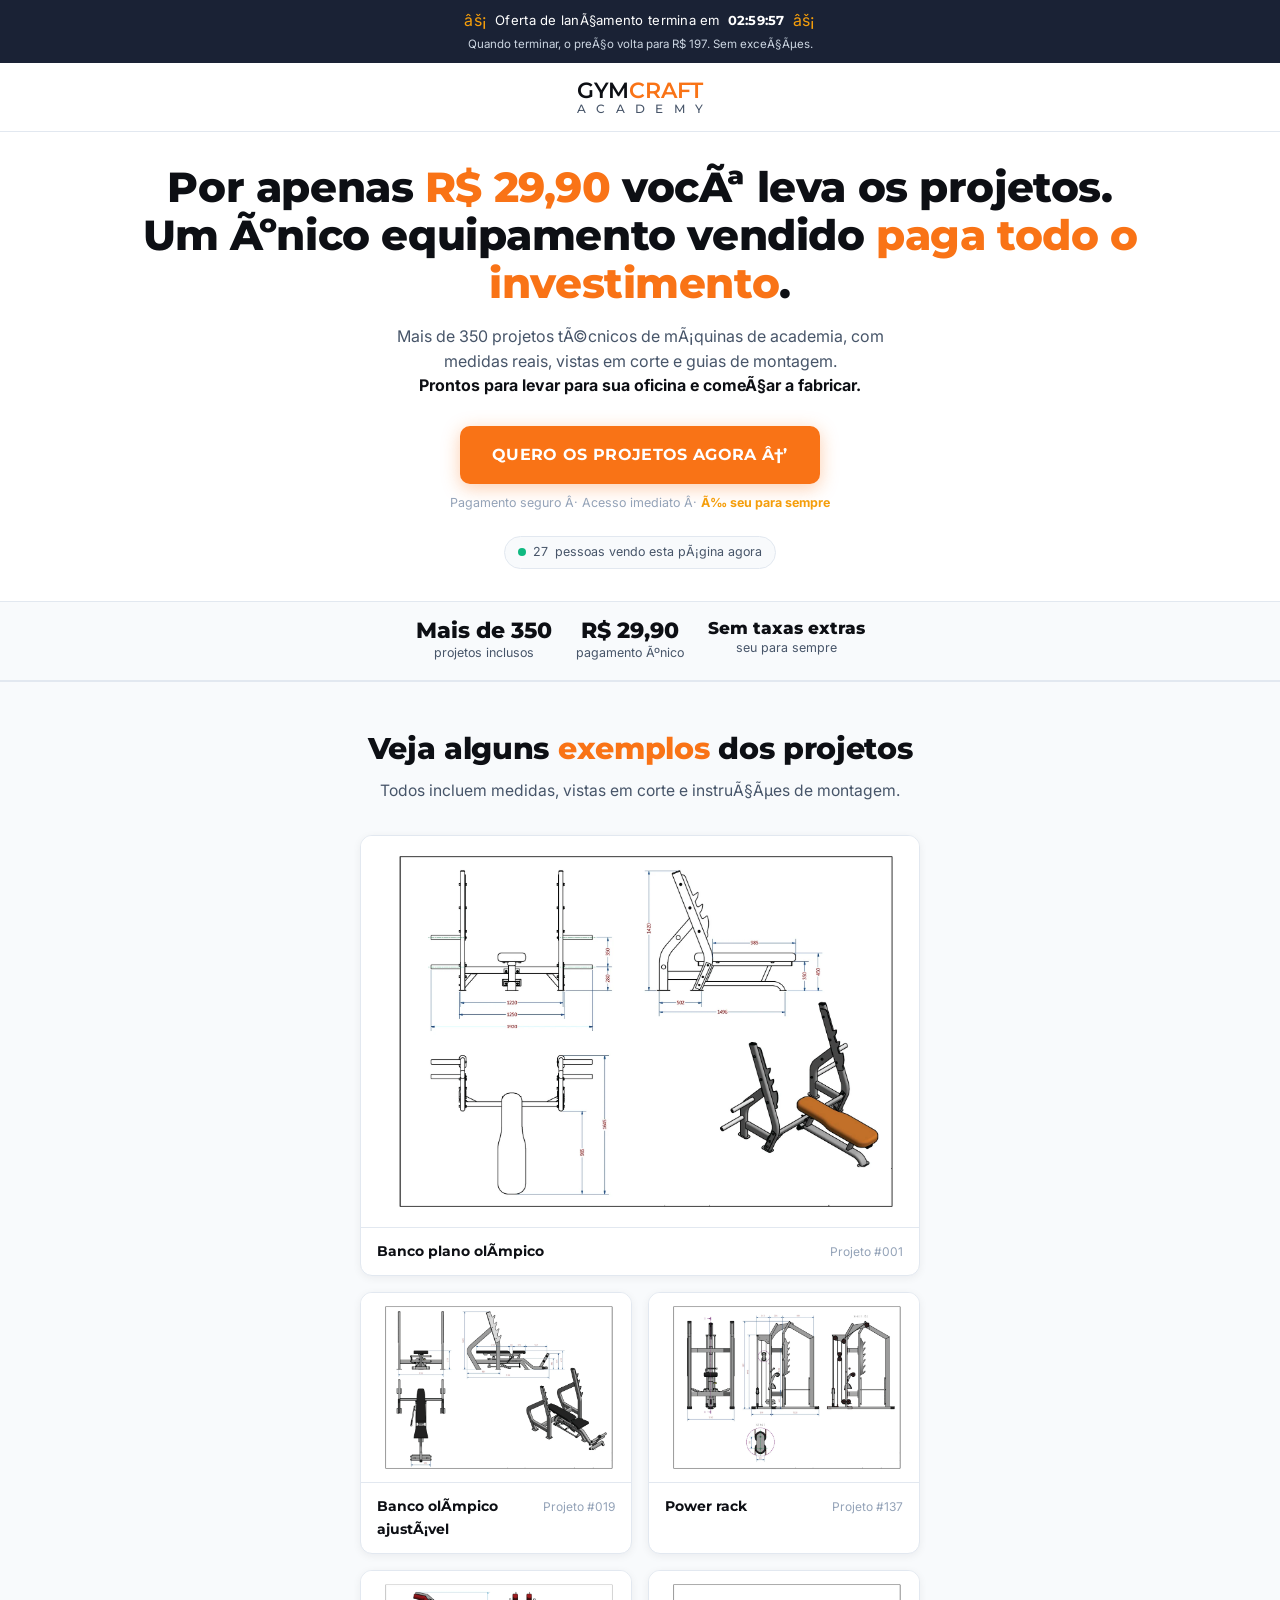
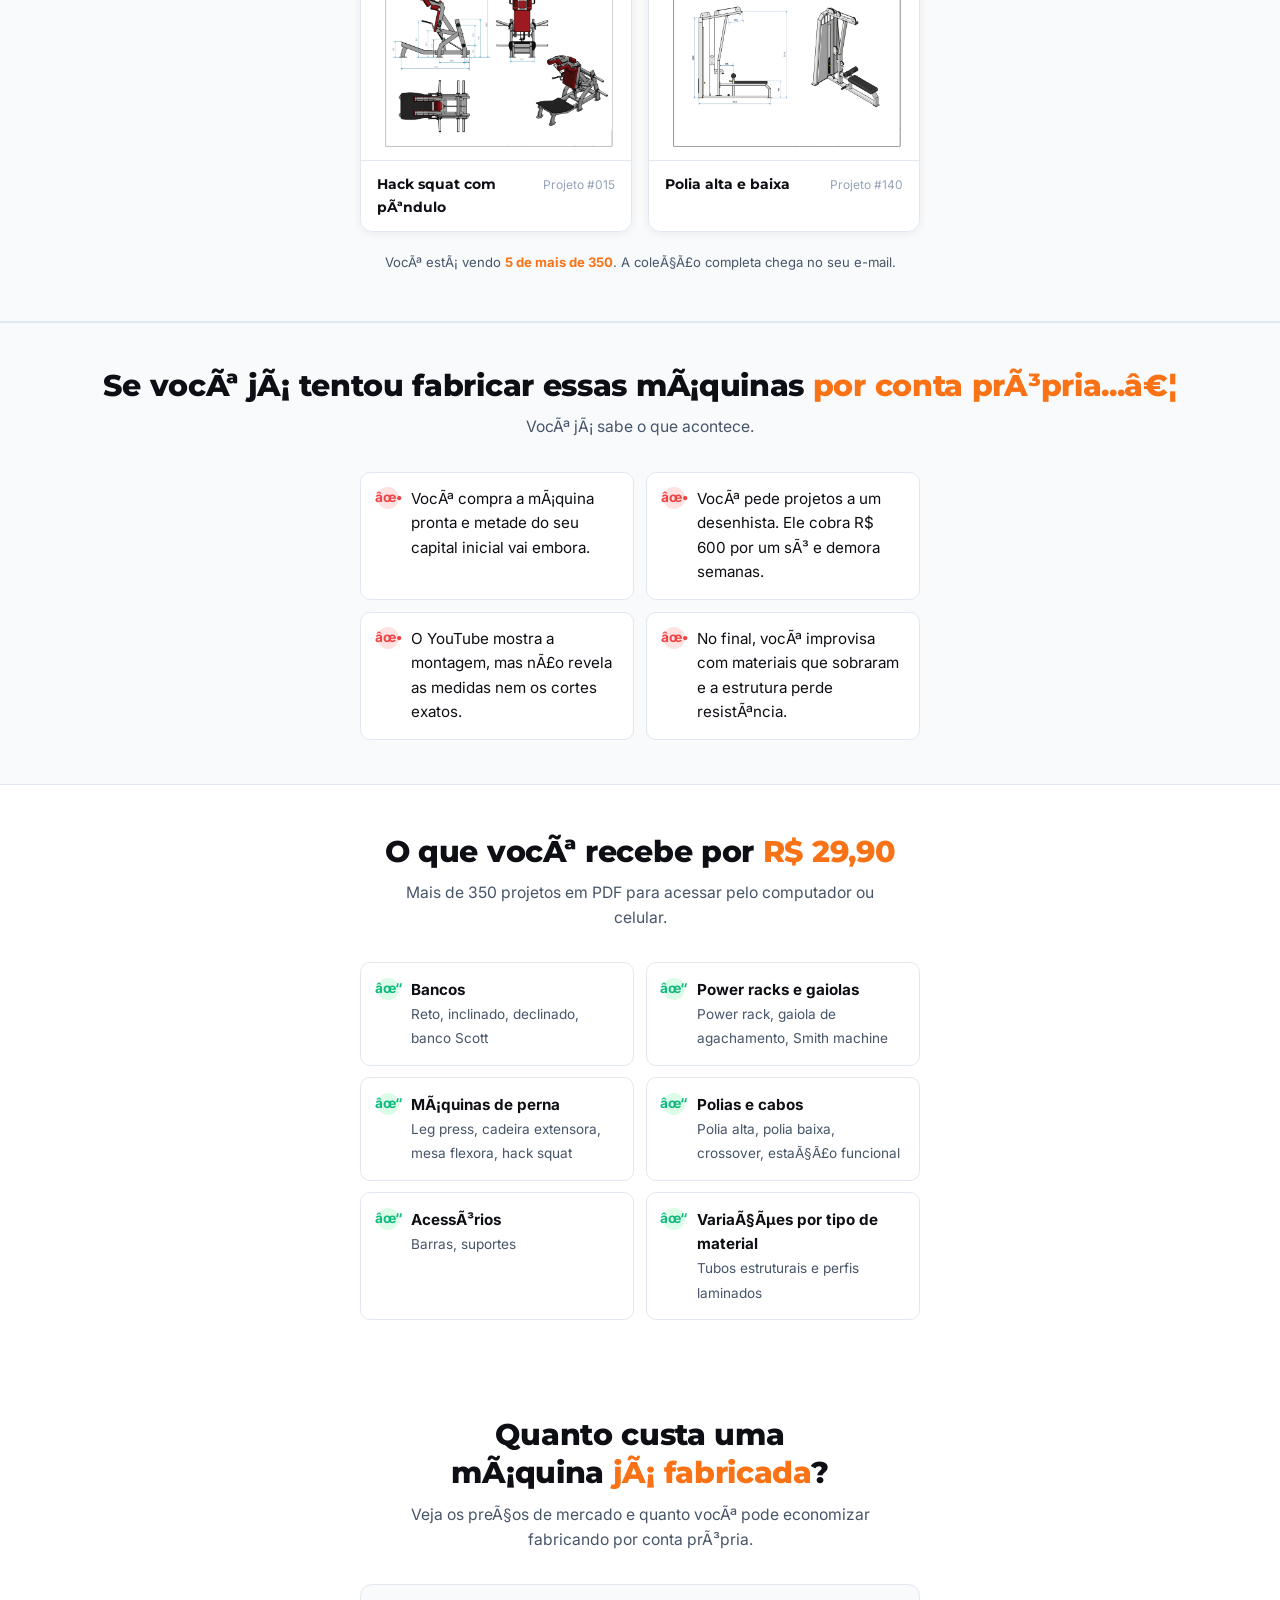
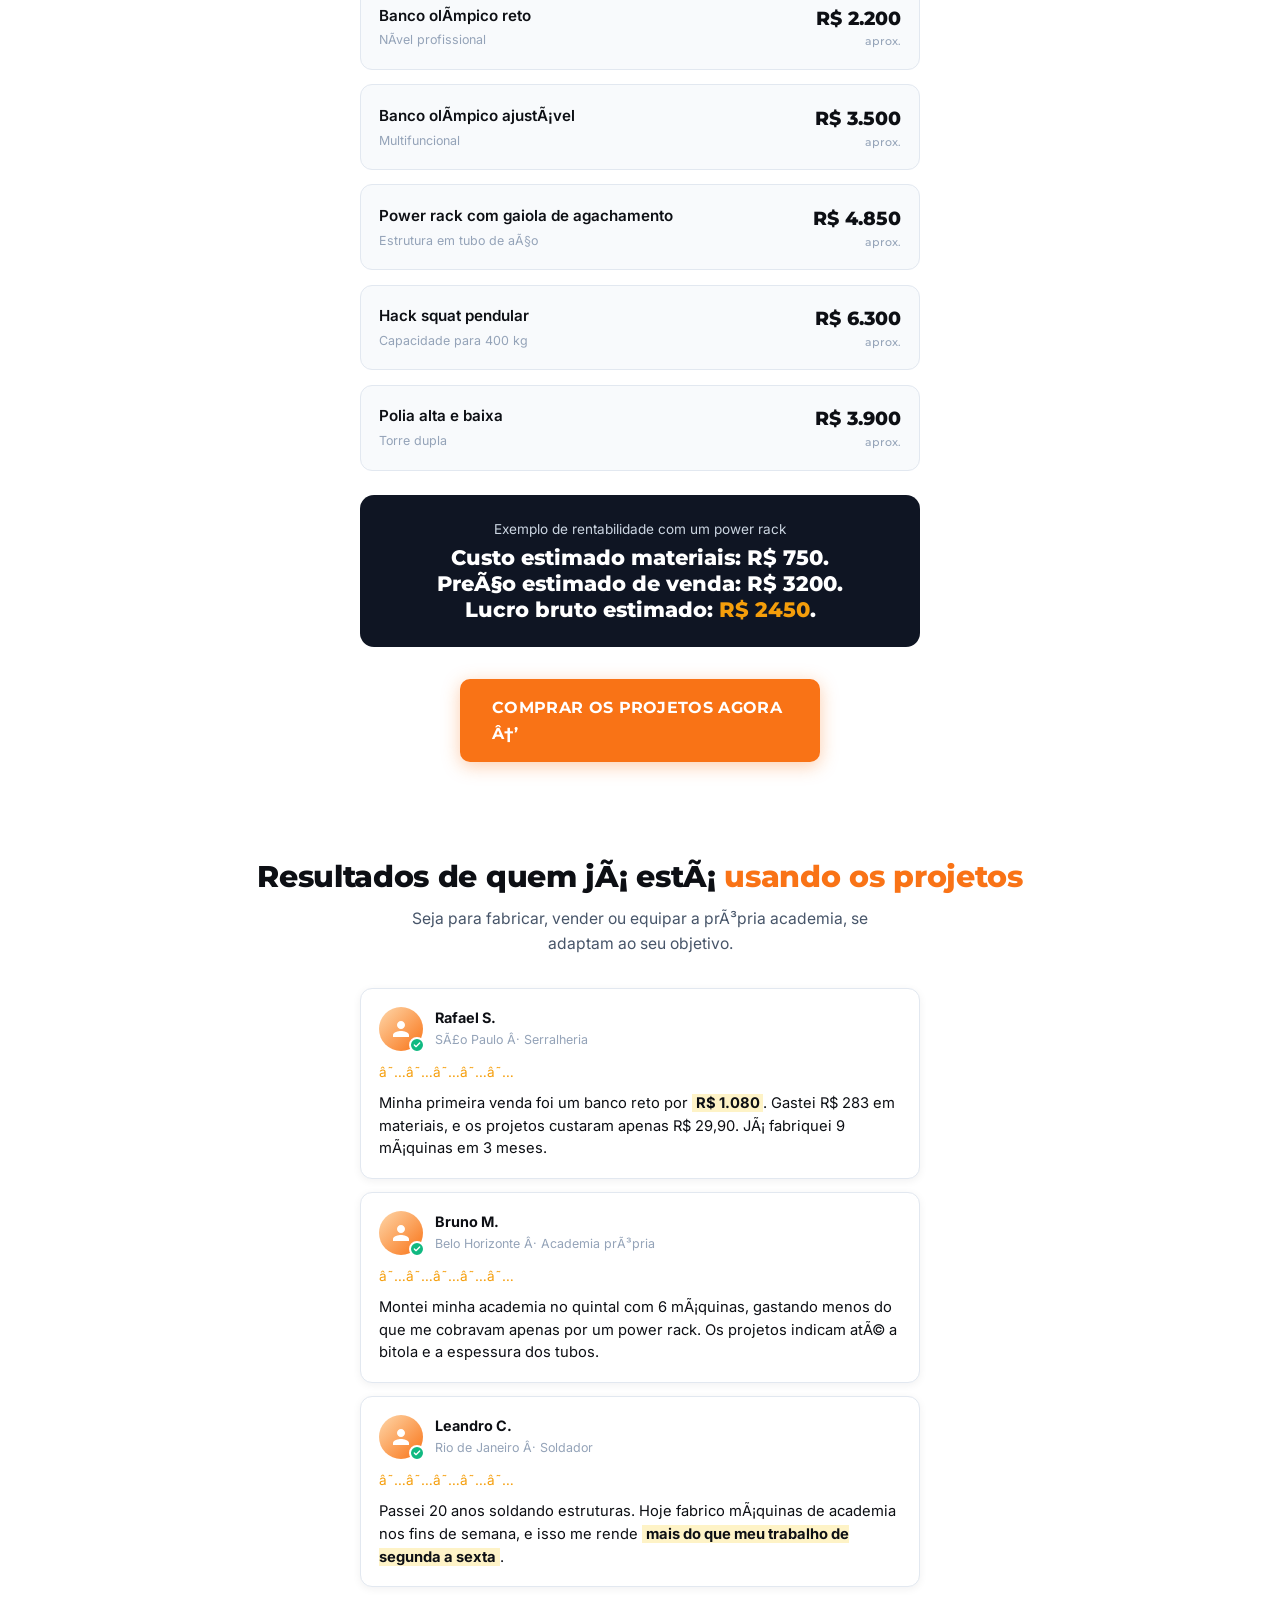
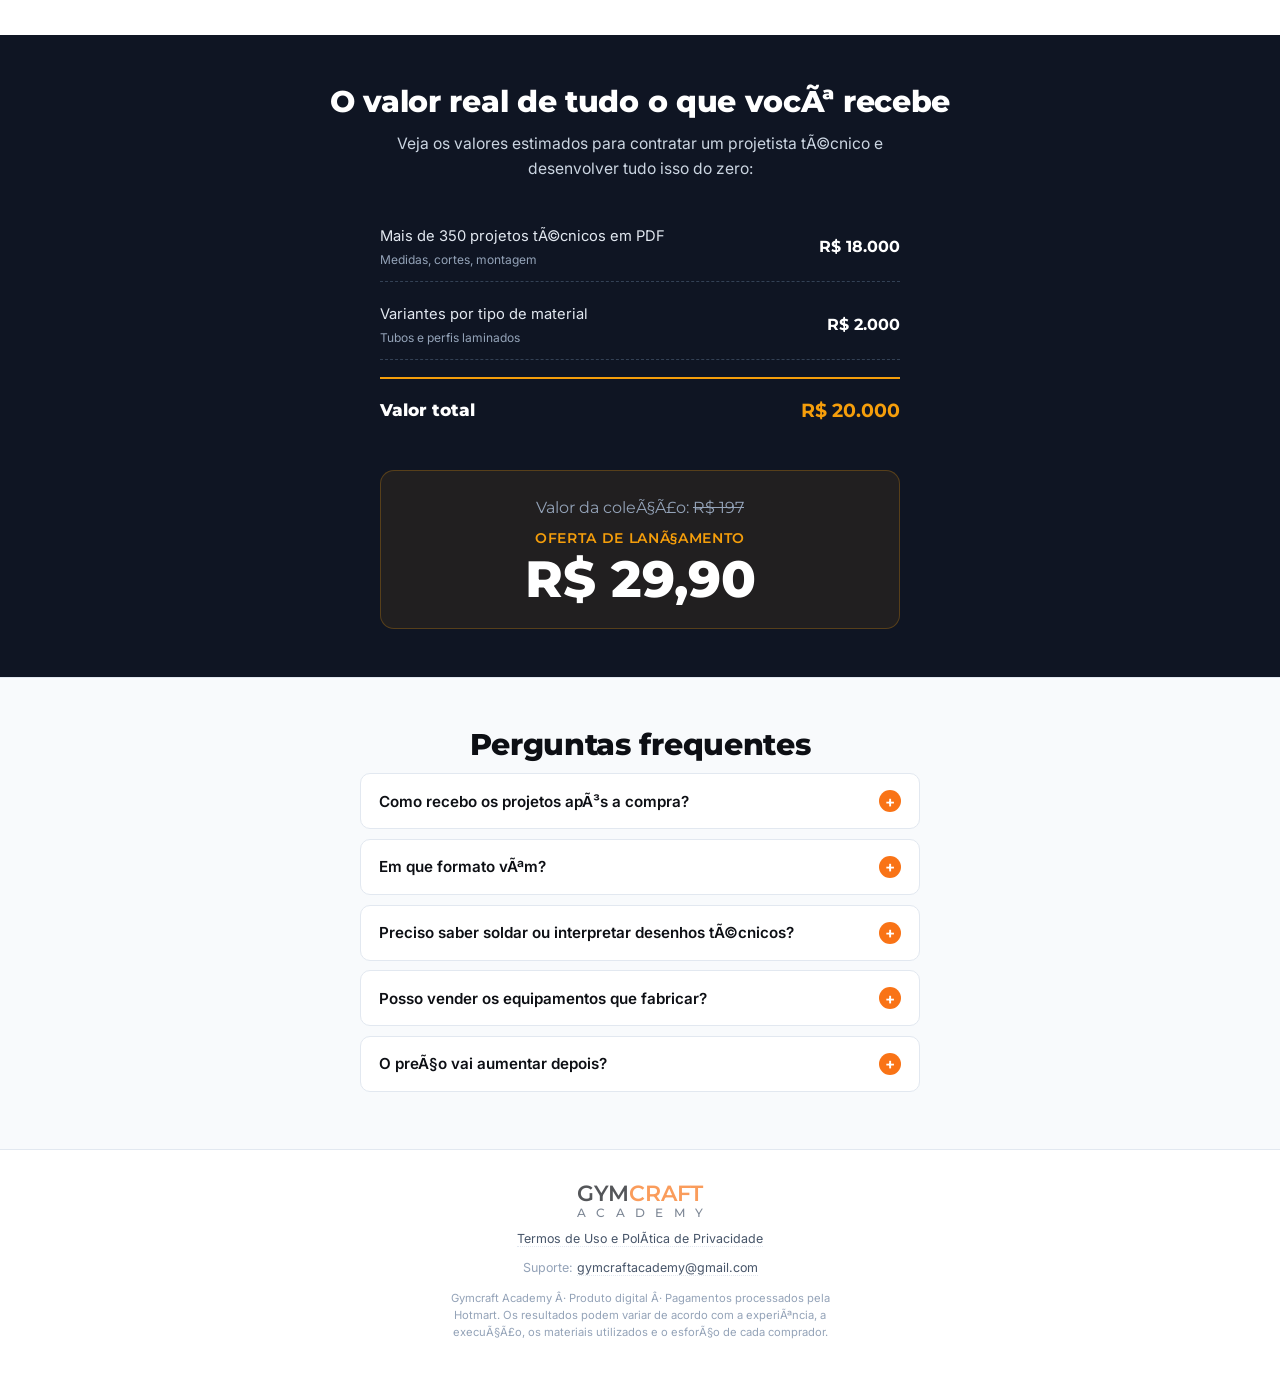
==== commit 37441fb7: "Clean up testimonial quote marks and line-break formatting in index.html Co-Authored-By: Claude Sonn" ====
--- a/index.html
+++ b/index.html
@@ -281,8 +281,8 @@
     <div class="anchor-punch">
       <div class="line1">Exemplo de rentabilidade com um power rack</div>
       <div class="line2">Custo estimado materiais: R$ 750.
-        <br class="br-mobile" />Preço estimado de venda: R$ 3200.
-        <br class="br-mobile" />Lucro bruto estimado: <em>R$ 2450</em>.
+        <br />Preço estimado de venda: R$ 3200.
+        <br />Lucro bruto estimado: <em>R$ 2450</em>.
       </div>
     </div>
 
@@ -321,8 +321,8 @@
         </div>
         <div class="case-stars">★★★★★</div>
         <div class="case-body">
-          "Minha primeira venda foi um banco reto por <strong>R$ 1.080</strong>. Gastei R$ 283 em materiais, e os
-          projetos custaram apenas R$ 29,90. <br class="br-mobile" />Já fabriquei 9 máquinas em 3 meses."
+          Minha primeira venda foi um banco reto por <strong>R$ 1.080</strong>. Gastei R$ 283 em materiais, e os
+          projetos custaram apenas R$ 29,90. <br class="br-mobile" />Já fabriquei 9 máquinas em 3 meses.
         </div>
       </div>
 
@@ -348,8 +348,8 @@
         </div>
         <div class="case-stars">★★★★★</div>
         <div class="case-body">
-          "Montei minha academia no quintal com 6 máquinas, gastando menos do que me cobravam apenas por um power rack.
-          Os projetos indicam até a bitola e a espessura dos tubos."
+          Montei minha academia no quintal com 6 máquinas, gastando menos do que me cobravam apenas por um power rack.
+          Os projetos indicam até a bitola e a espessura dos tubos.
         </div>
       </div>
 
@@ -375,8 +375,8 @@
         </div>
         <div class="case-stars">★★★★★</div>
         <div class="case-body">
-          "Passei 20 anos soldando estruturas. Hoje fabrico máquinas de academia nos fins de semana, e isso me rende
-          <strong>mais do que meu trabalho de segunda a sexta.</strong>."
+          Passei 20 anos soldando estruturas. Hoje fabrico máquinas de academia nos fins de semana, e isso me rende
+          <strong>mais do que meu trabalho de segunda a sexta</strong>.
         </div>
       </div>
 
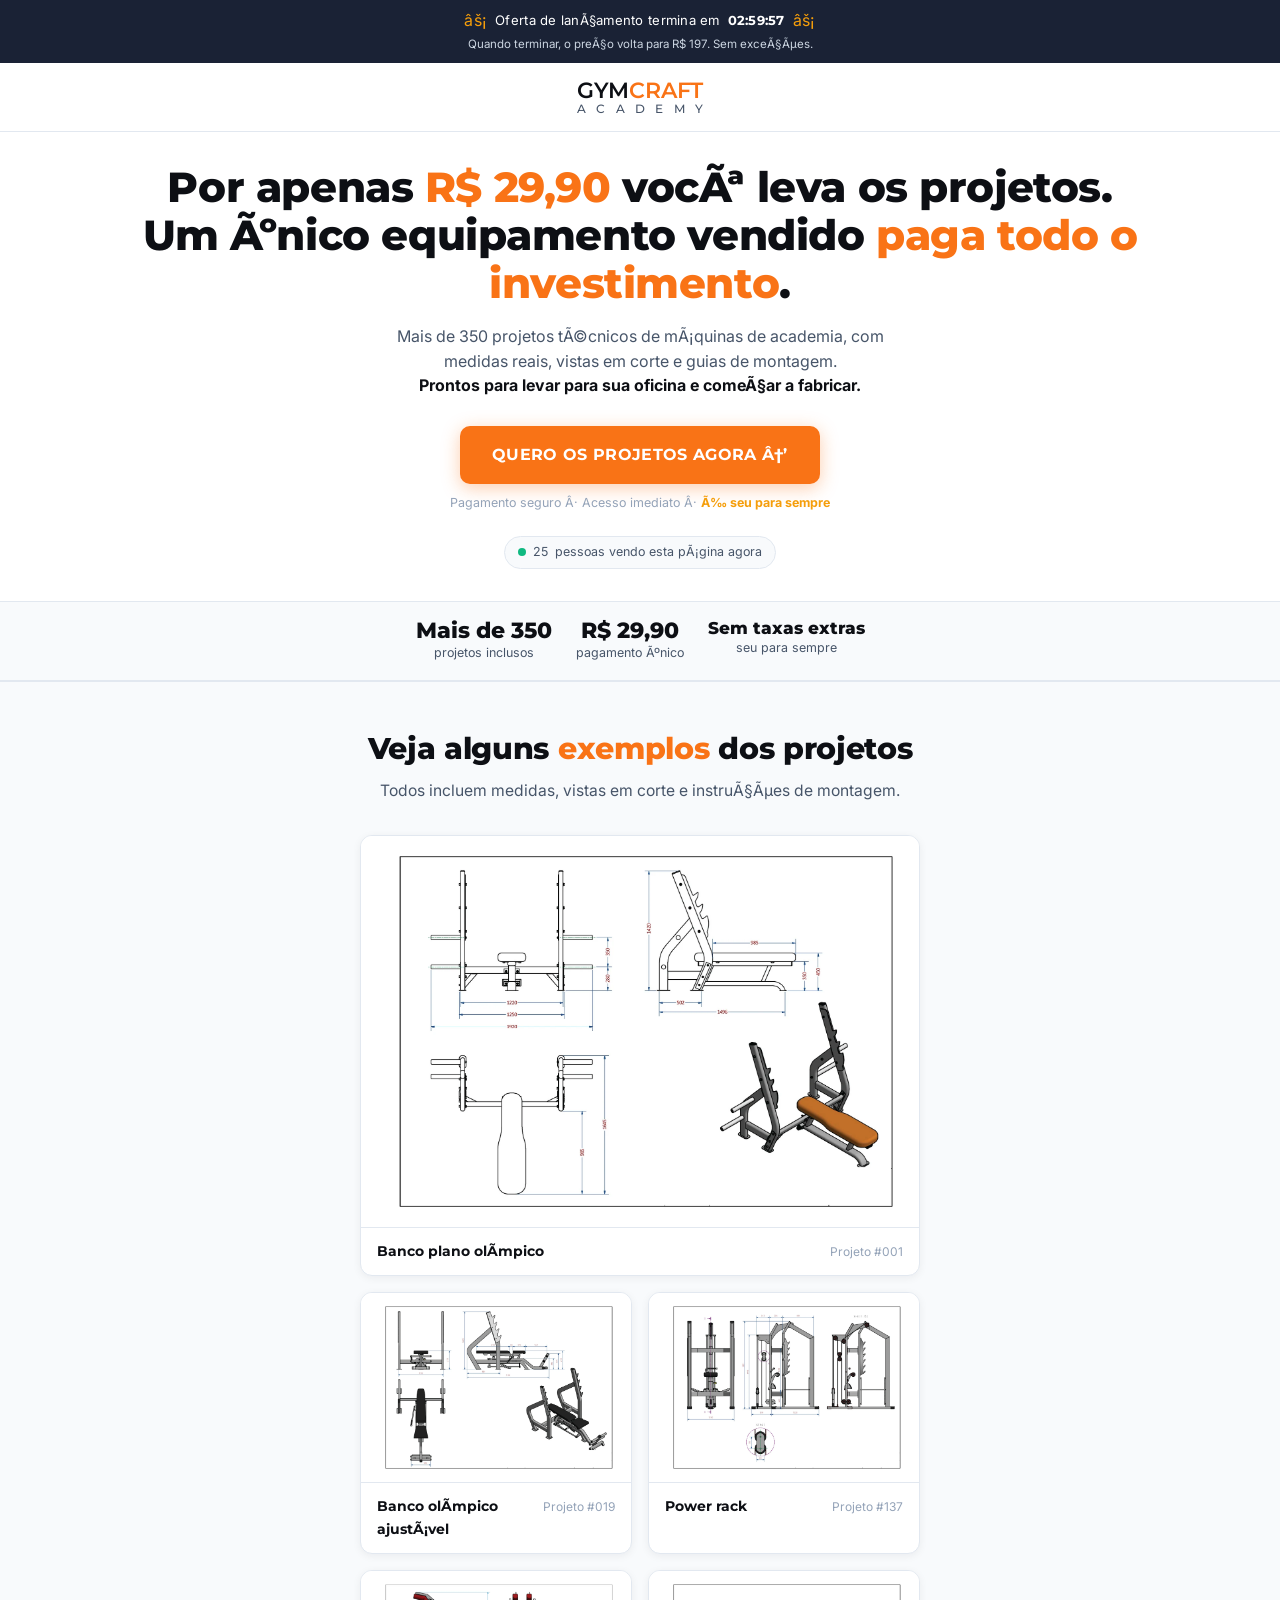
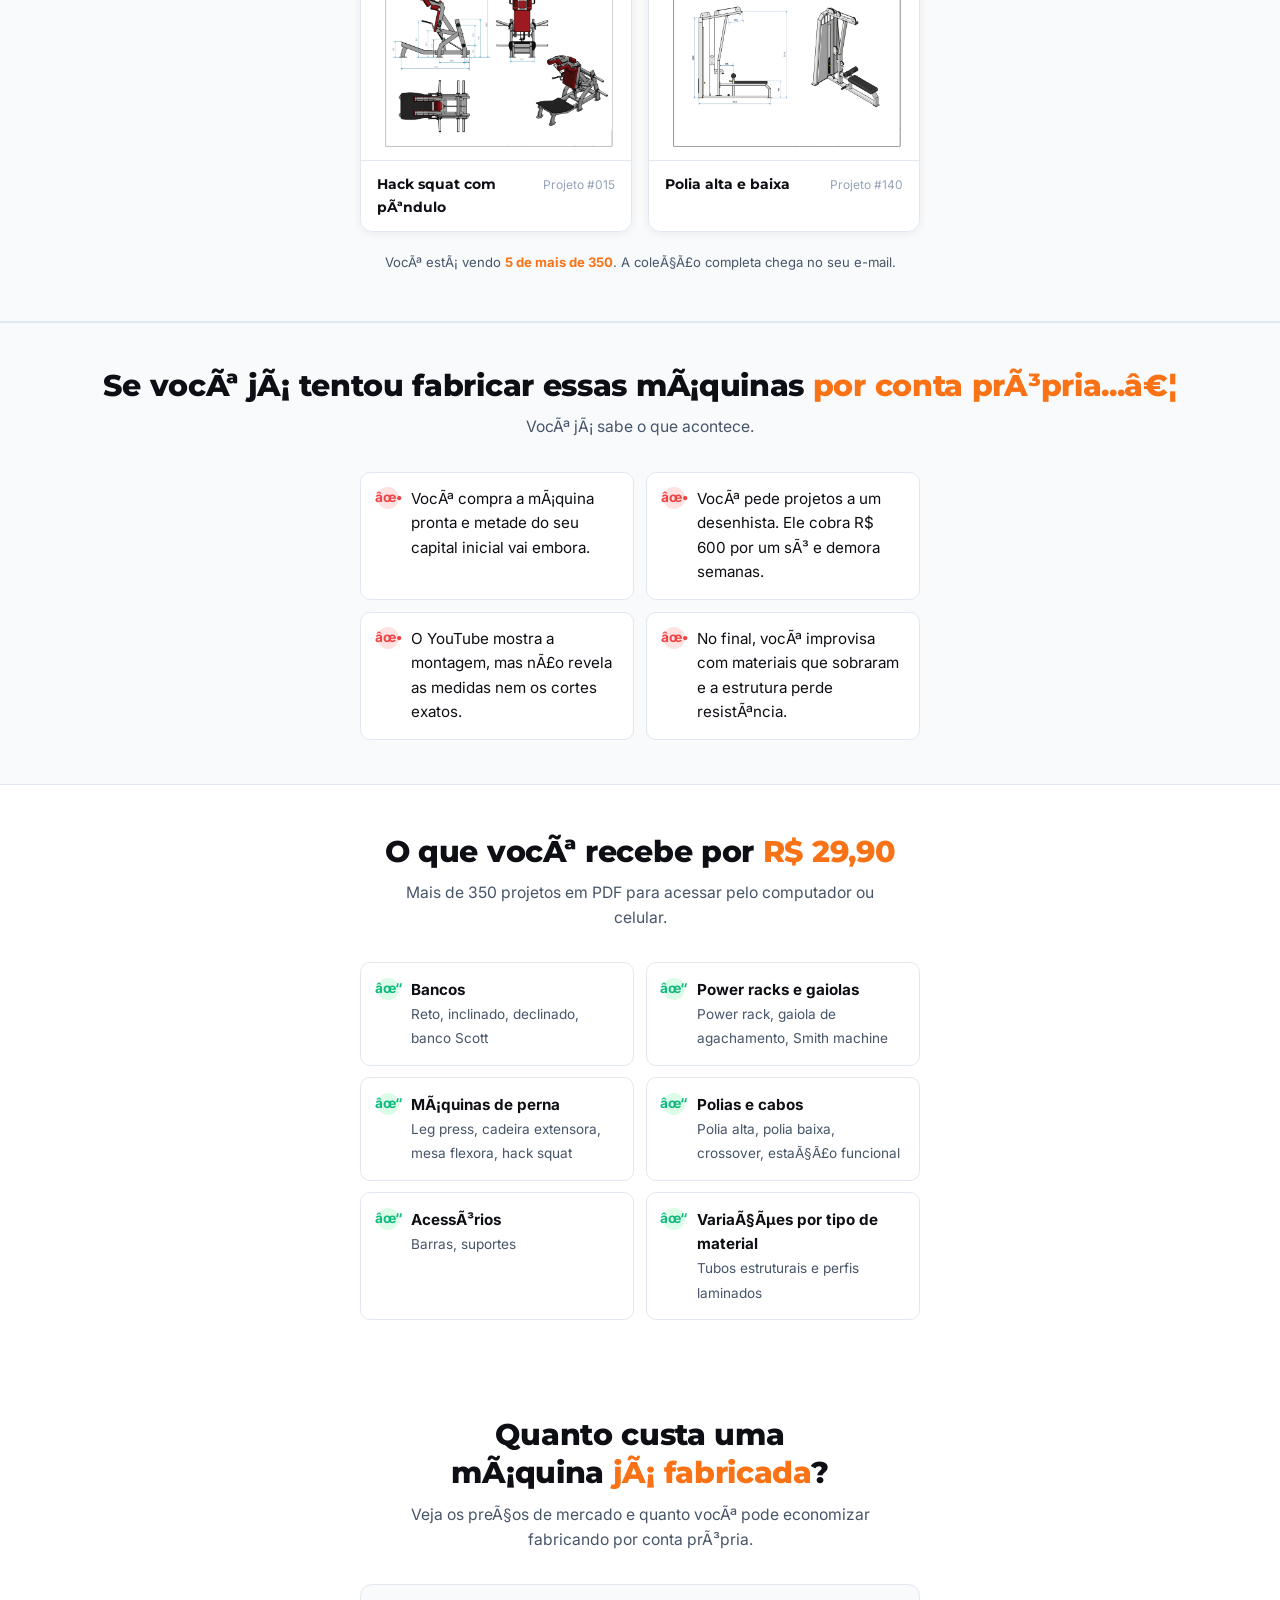
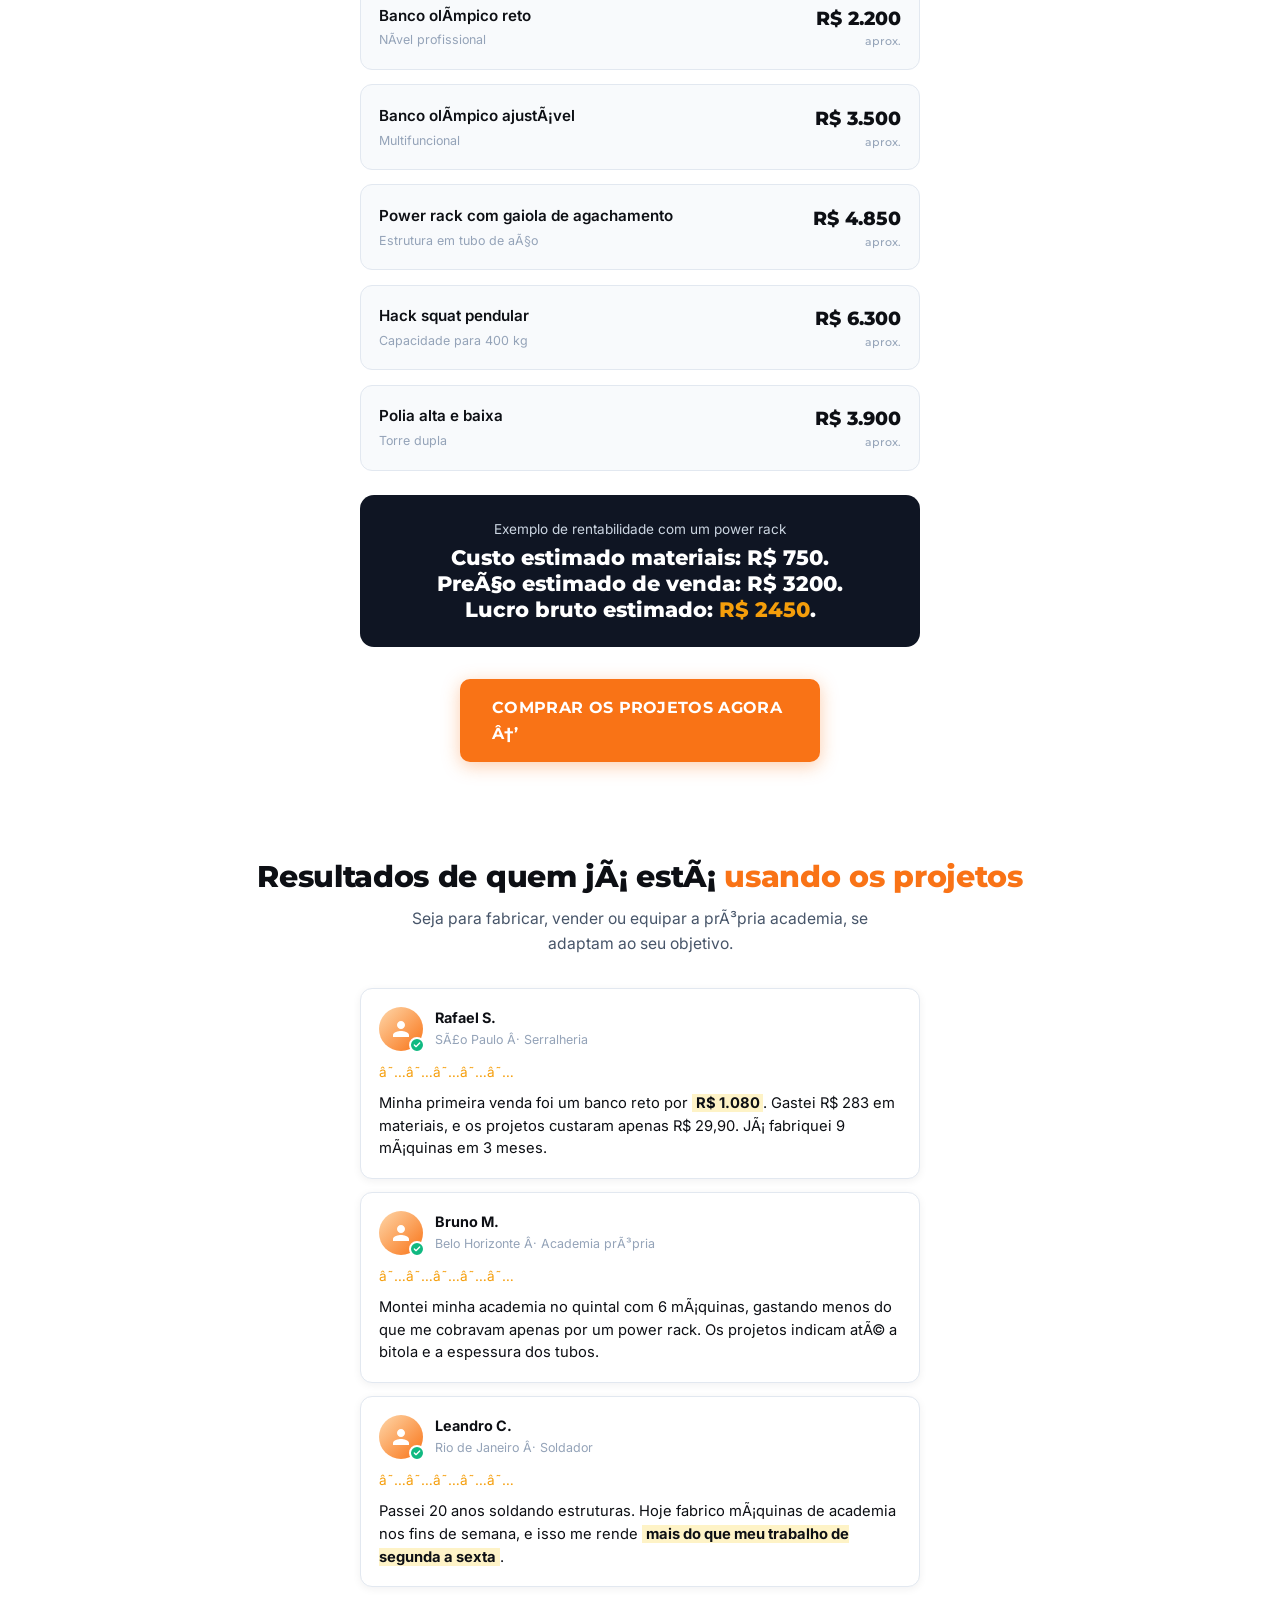
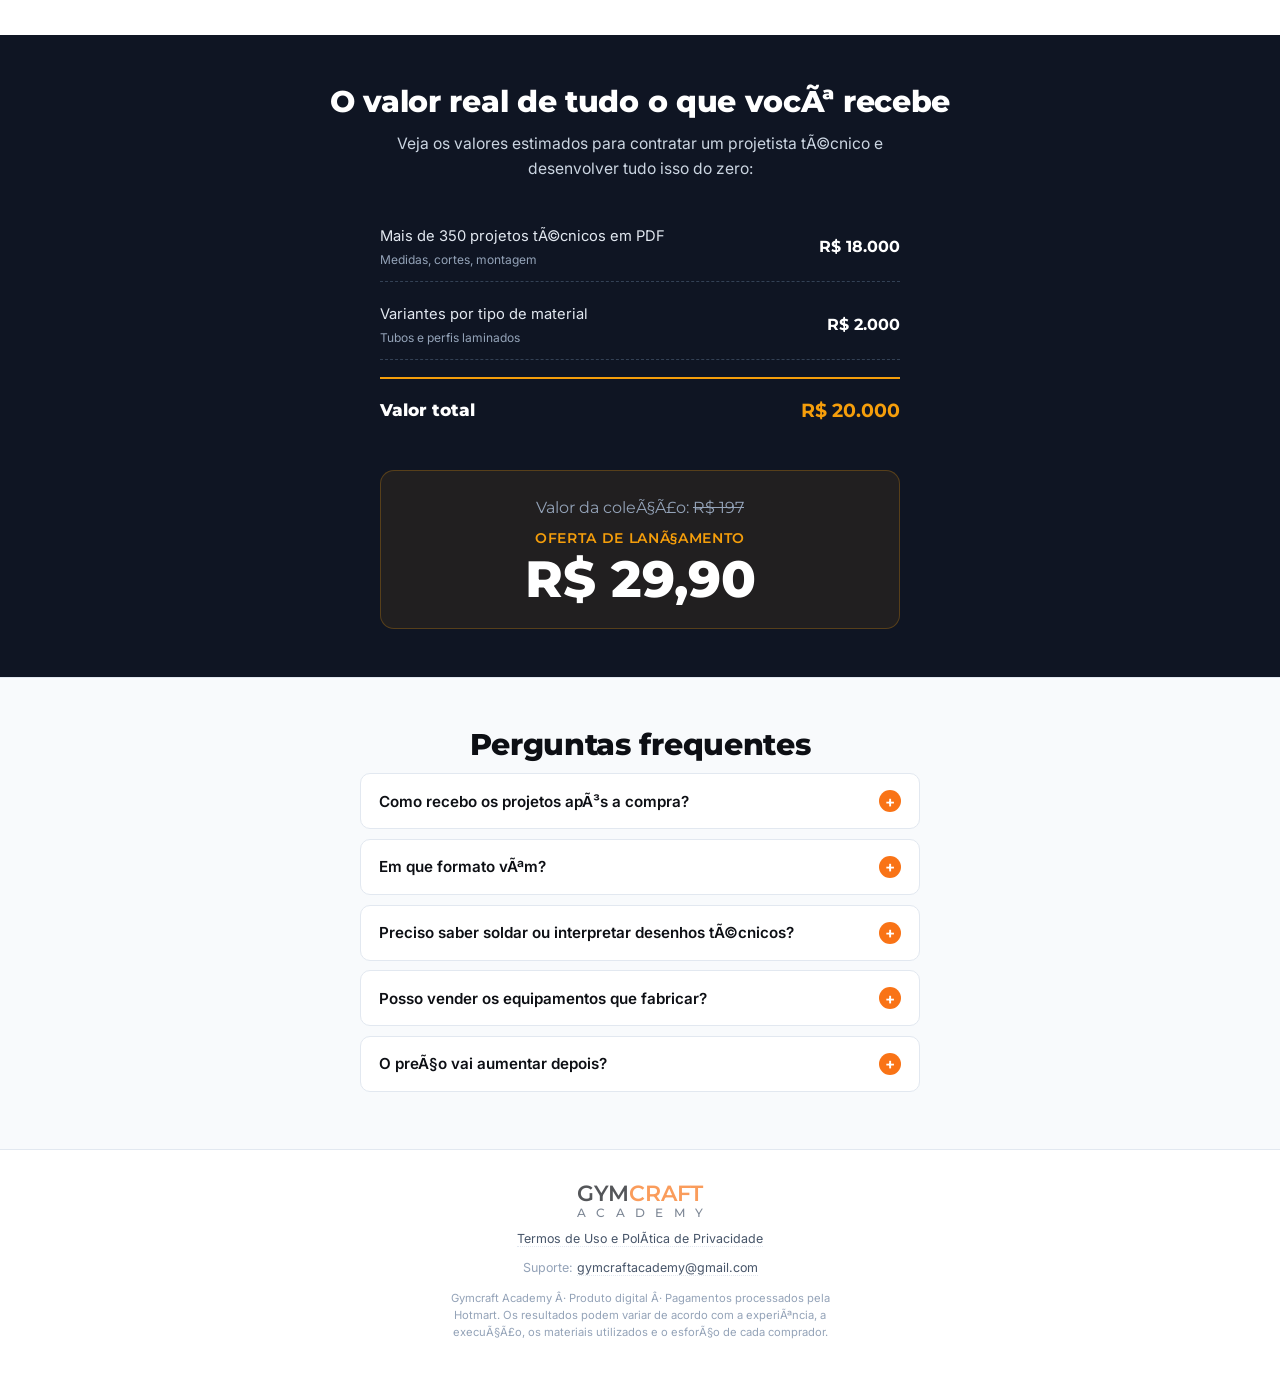
==== commit 0c8d5e34: "Forward landing page query params to Hotmart checkout links Meta Ads traffic arrives with tracking p" ====
--- a/index.html
+++ b/index.html
@@ -519,6 +519,7 @@
 
   <script src="js/timer.js"></script>
   <script src="js/main.js"></script>
+  <script src="js/tracking-params.js"></script>
 </body>
 
 </html>
